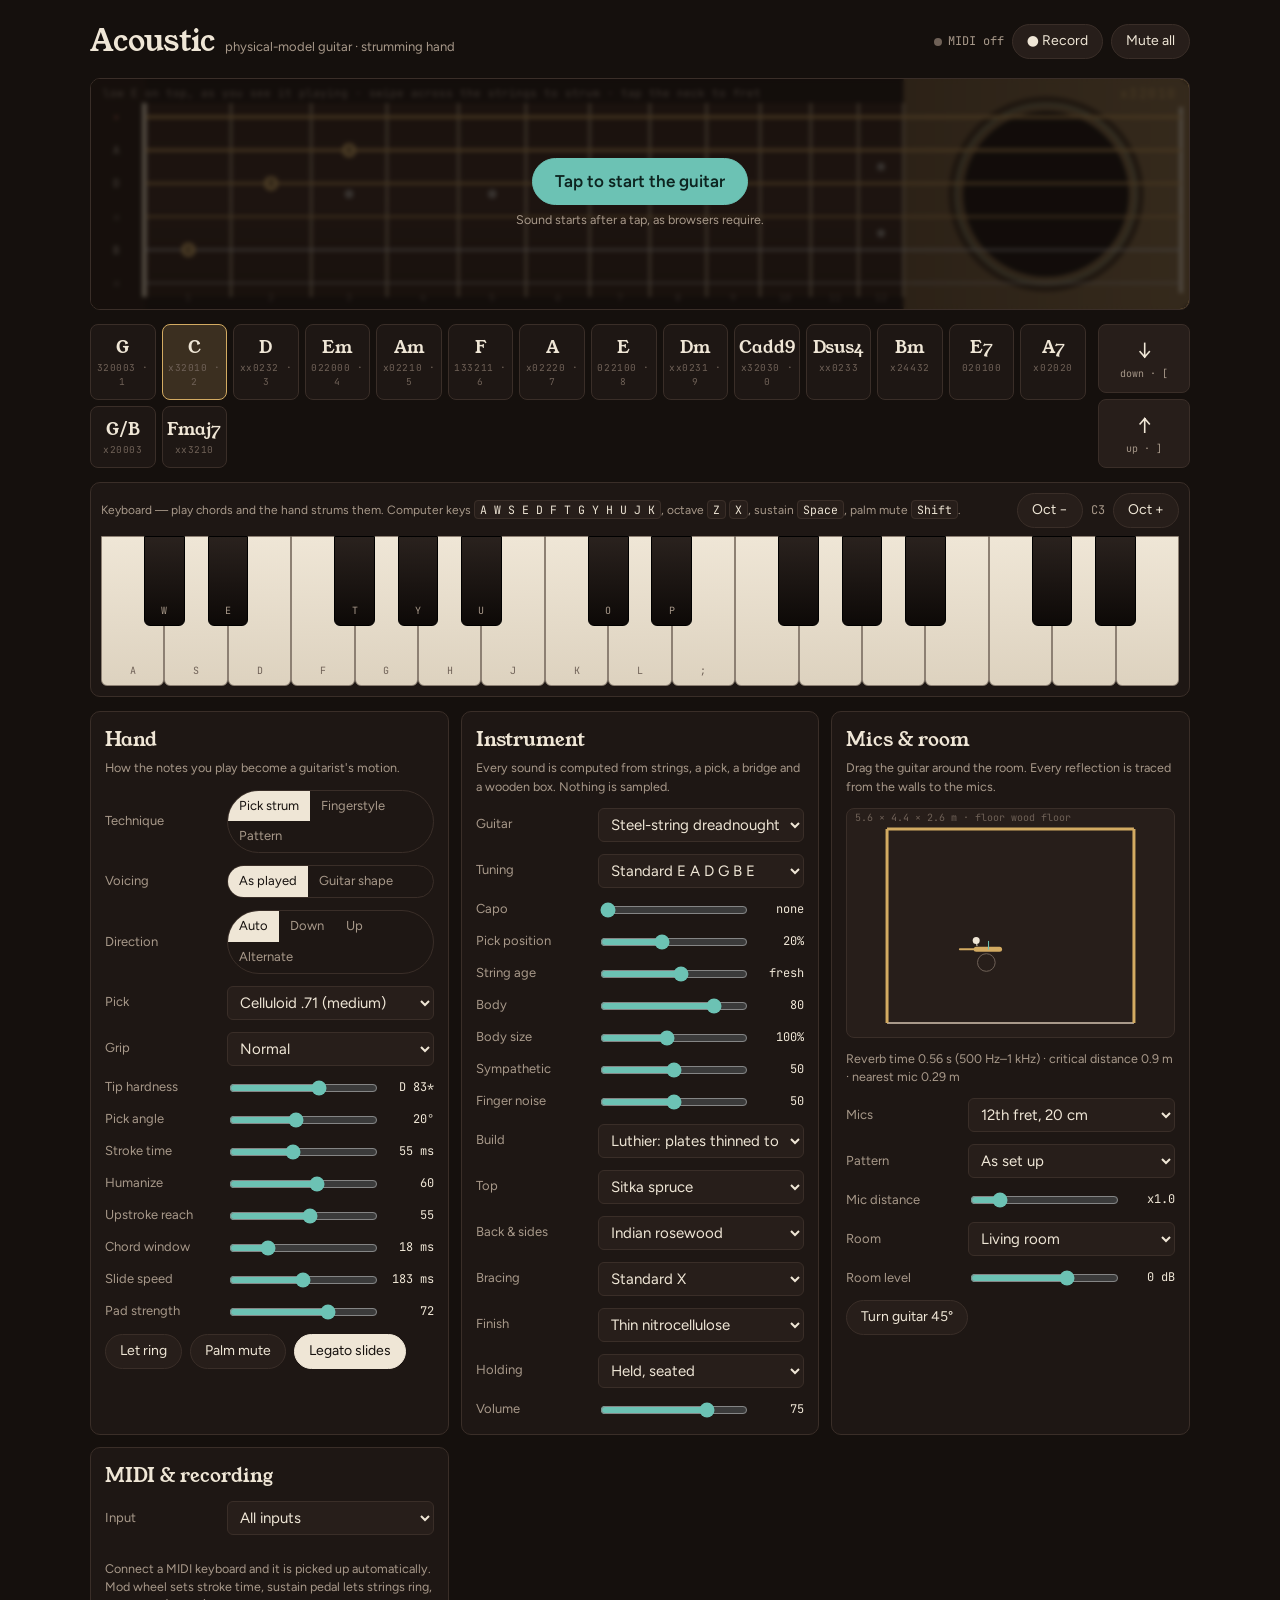
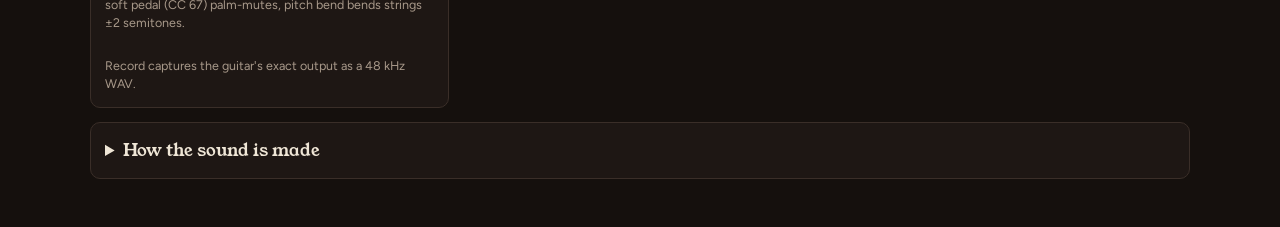
==== index.html @ 6f54b15b "Slide speed varies like a player's: distance, key force, tempo, natural spread, skewed velocity prof" ====
<!doctype html>
<html lang="en">
<head>
<meta charset="utf-8">
<meta name="viewport" content="width=device-width, initial-scale=1, viewport-fit=cover">
</head>
<body>
<title>Acoustic</title>
<meta name="claude:viewport-fit-sides" content="cover">
<meta name="description" content="A physically modelled acoustic guitar for the browser, with a strumming hand that plays your keyboard chords the way a guitarist would.">
<link rel="preconnect" href="https://fonts.googleapis.com">
<link rel="preconnect" href="https://fonts.gstatic.com" crossorigin>
<link rel="stylesheet" href="https://fonts.googleapis.com/css2?family=Figtree:wght@400;500;600&family=JetBrains+Mono:wght@400;500&family=Young+Serif&display=swap">
<style>/* Layout: one instrument column — neck view on top, playing surfaces (chords, strum, keys) under it,
   then a tray of controls grouped like a luthier's spec sheet. Single deliberate dark look (stage / rosewood). */
:root {
  --bg: #15100d;          /* rosewood shadow */
  --panel: #1e1714;
  --panel-2: #271e1a;
  --line: #3a2e28;
  --fg: #efe6d6;          /* bone */
  --muted: #a8998a;
  --faint: #6f6157;
  --accent: #6cc2b4;      /* abalone */
  --accent-ink: #0d2420;
  --brass: #d3ab62;       /* fret wire / bronze strings */
  --nickel: #c9ccd1;
  --danger: #e0765f;
  --font-display: "Young Serif", "Iowan Old Style", Georgia, serif;
  --font-body: "Figtree", "Segoe UI", system-ui, sans-serif;
  --font-mono: "JetBrains Mono", ui-monospace, "SF Mono", Menlo, monospace;
  --r: 10px;
  color-scheme: dark;
}
* { box-sizing: border-box; }
[hidden] { display: none !important; }
html, body { background: var(--bg); color: var(--fg); }
body {
  font-family: var(--font-body); font-size: 15px; line-height: 1.45;
  padding-left: max(16px, env(safe-area-inset-left, 0px));
  padding-right: max(16px, env(safe-area-inset-right, 0px));
  padding-block: 12px 40px;
  -webkit-tap-highlight-color: transparent;
}
.wrap { max-width: 1100px; margin: 0 auto; display: flex; flex-direction: column; gap: 14px; }

header.top { display: flex; align-items: center; justify-content: space-between; gap: 12px; flex-wrap: wrap; }
.brand { display: flex; align-items: baseline; gap: 10px; min-width: 0; }
.brand h1 { font-family: var(--font-display); font-weight: 400; font-size: 30px; margin: 0; letter-spacing: 0.01em; text-wrap: balance; }
.brand .sub { color: var(--muted); font-size: 13px; }
.top-actions { display: flex; gap: 8px; align-items: center; flex-wrap: wrap; }

button, select { font: inherit; color: inherit; }
.btn {
  background: var(--panel-2); border: 1px solid var(--line); color: var(--fg);
  padding: 8px 14px; border-radius: 999px; cursor: pointer; font-size: 14px; line-height: 1.2;
  touch-action: manipulation; user-select: none; -webkit-user-select: none;
}
.btn:hover { border-color: var(--faint); }
.btn:focus-visible, select:focus-visible, input:focus-visible, .key:focus-visible { outline: 2px solid var(--accent); outline-offset: 2px; }
.btn.primary { background: var(--accent); color: var(--accent-ink); border-color: var(--accent); font-weight: 600; }
.btn.rec[aria-pressed="true"] { background: var(--danger); border-color: var(--danger); color: #1b0d09; }
.btn[aria-pressed="true"] { background: var(--fg); color: var(--bg); border-color: var(--fg); }

.status { font-family: var(--font-mono); font-size: 12px; color: var(--muted); display: flex; gap: 6px; align-items: center; }
.dot { width: 8px; height: 8px; border-radius: 50%; background: var(--faint); display: inline-block; }
.dot.on { background: var(--accent); box-shadow: 0 0 8px var(--accent); }

/* neck */
.neck-card { position: relative; border-radius: var(--r); overflow: hidden; border: 1px solid var(--line); background: #100b09; }
#neck { display: block; width: 100%; height: 230px; touch-action: none; cursor: crosshair; }
.neck-legend { position: absolute; left: 12px; top: 7px; font-size: 11px; color: var(--muted); font-family: var(--font-mono); pointer-events: none; }
.neck-shape { position: absolute; right: 12px; top: 6px; font-family: var(--font-mono); font-size: 13px; color: var(--brass); pointer-events: none; letter-spacing: 0.12em; }

.start-overlay {
  position: absolute; inset: 0; display: flex; align-items: center; justify-content: center; flex-direction: column; gap: 6px;
  background: color-mix(in srgb, var(--bg) 72%, transparent); backdrop-filter: blur(2px);
}
.start-overlay .btn { font-size: 17px; padding: 12px 22px; }
.start-overlay small { color: var(--muted); }

/* play row */
.play { display: grid; grid-template-columns: 1fr auto; gap: 12px; align-items: stretch; }
.chords { display: grid; grid-template-columns: repeat(auto-fill, minmax(64px, 1fr)); gap: 6px; }
.chord {
  background: var(--panel); border: 1px solid var(--line); border-radius: 8px; padding: 10px 4px; text-align: center;
  font-family: var(--font-display); font-size: 17px; cursor: pointer; touch-action: none; user-select: none; -webkit-user-select: none;
}
.chord small { display: block; font-family: var(--font-mono); font-size: 9.5px; color: var(--faint); letter-spacing: 0.06em; margin-top: 2px; }
.chord.on { border-color: var(--brass); background: color-mix(in srgb, var(--brass) 16%, var(--panel)); }
.strum-pads { display: grid; grid-template-rows: 1fr 1fr; gap: 6px; min-width: 92px; }
.pad {
  background: var(--panel-2); border: 1px solid var(--line); border-radius: 8px; cursor: pointer; touch-action: none;
  display: flex; align-items: center; justify-content: center; flex-direction: column; font-size: 22px; user-select: none; -webkit-user-select: none; min-height: 58px;
}
.pad small { font-size: 10px; color: var(--muted); font-family: var(--font-mono); }
.pad:active, .pad.hit { background: var(--accent); color: var(--accent-ink); }

/* keyboard */
.keys-card { background: var(--panel); border: 1px solid var(--line); border-radius: var(--r); padding: 10px; display: flex; flex-direction: column; gap: 8px; }
.keys-head { display: flex; justify-content: space-between; align-items: center; gap: 8px; flex-wrap: wrap; }
.keys-head .lbl { font-size: 12px; color: var(--muted); }
.keys-scroll { overflow-x: auto; }
.keys { position: relative; height: 150px; min-width: 560px; touch-action: none; user-select: none; -webkit-user-select: none; }
.key { position: absolute; top: 0; border-radius: 0 0 6px 6px; cursor: pointer; }
.key.white { height: 100%; background: linear-gradient(#efe6d6, #ddd2bf); border: 1px solid #8d8073; }
.key.black { height: 60%; background: linear-gradient(#2a221e, #0d0907); border: 1px solid #000; z-index: 2; }
.key.down.white { background: linear-gradient(#bfe6de, var(--accent)); }
.key.down.black { background: linear-gradient(#2c6b62, #1a4d46); }
.key .kb { position: absolute; bottom: 6px; left: 0; right: 0; text-align: center; font-family: var(--font-mono); font-size: 10px; color: #6f6157; pointer-events: none; }
.key.black .kb { color: #a8998a; }

/* controls */
.tray { display: grid; grid-template-columns: repeat(auto-fit, minmax(300px, 1fr)); gap: 12px; }
.group { background: var(--panel); border: 1px solid var(--line); border-radius: var(--r); padding: 14px; display: flex; flex-direction: column; gap: 12px; min-width: 0; }
.group h2 { margin: 0; font-family: var(--font-display); font-weight: 400; font-size: 19px; }
.group .hint { font-size: 12.5px; color: var(--muted); margin: -6px 0 0; max-width: 60ch; }
.row { display: grid; grid-template-columns: 112px 1fr 48px; gap: 10px; align-items: center; }
.row label { font-size: 13px; color: var(--muted); }
.row output { font-family: var(--font-mono); font-size: 12px; text-align: right; color: var(--fg); font-variant-numeric: tabular-nums; }
.row.wide { grid-template-columns: 112px 1fr; }
input[type=range] { width: 100%; accent-color: var(--accent); }
select { background: var(--panel-2); border: 1px solid var(--line); border-radius: 6px; padding: 6px 8px; width: 100%; }
.seg { display: inline-flex; border: 1px solid var(--line); border-radius: 999px; overflow: hidden; flex-wrap: wrap; }
.seg button { background: transparent; border: 0; padding: 6px 11px; font-size: 13px; color: var(--muted); cursor: pointer; }
.seg button[aria-pressed="true"] { background: var(--fg); color: var(--bg); }
.toggles { display: flex; gap: 8px; flex-wrap: wrap; }

.note { font-size: 12.5px; color: var(--muted); }
.note code, .kbd { font-family: var(--font-mono); font-size: 11.5px; background: var(--panel-2); border: 1px solid var(--line); padding: 1px 5px; border-radius: 4px; color: var(--fg); }
.rec-out { display: flex; gap: 10px; align-items: center; flex-wrap: wrap; }
.rec-out audio { max-width: 100%; height: 34px; }
.rec-out a { color: var(--accent); }
#roomMap { width: 100%; height: 230px; display: block; border-radius: 8px; background: var(--panel-2); border: 1px solid var(--line); touch-action: none; cursor: grab; }
.space-group { grid-column: span 1; }
.sub-ctl { display: flex; flex-direction: column; gap: 12px; padding: 10px 0 2px 12px; border-left: 2px solid var(--line); }
.science { color: var(--muted); font-size: 13px; line-height: 1.6; }
.science p { margin: 0 0 8px; max-width: 72ch; }
.science b { color: var(--fg); font-weight: 600; }
details summary { cursor: pointer; font-family: var(--font-display); font-size: 17px; color: var(--fg); }

@media (max-width: 640px) {
  .neck-legend { display: none; }
  .brand h1 { font-size: 26px; }
  #neck { height: 200px; }
  .play { grid-template-columns: 1fr; }
  .strum-pads { grid-template-rows: none; grid-template-columns: 1fr 1fr; }
  .row { grid-template-columns: 96px 1fr 44px; }
  .row.wide { grid-template-columns: 96px 1fr; }
}
@media (prefers-reduced-motion: reduce) { * { transition: none !important; } }
</style>

<div class="wrap">
  <header class="top">
    <div class="brand">
      <h1>Acoustic</h1>
      <span class="sub">physical-model guitar · strumming hand</span>
    </div>
    <div class="top-actions">
      <span class="status" title="MIDI input"><span id="midiDot" class="dot"></span><span id="midiStatus">MIDI off</span></span>
      <button id="recBtn" class="btn rec" aria-pressed="false" type="button">● Record</button>
      <button id="panicBtn" class="btn" type="button" title="Silence every string">Mute all</button>
    </div>
  </header>

  <section class="neck-card" aria-label="Guitar neck">
    <canvas id="neck"></canvas>
    <div class="neck-shape" id="shapeText">x32010</div>
    <div class="neck-legend">low E on top, as you see it playing · swipe across the strings to strum · tap the neck to fret</div>
    <div class="start-overlay" id="startOverlay">
      <button class="btn primary" id="startBtn" type="button">Tap to start the guitar</button>
      <small>Sound starts after a tap, as browsers require.</small>
    </div>
  </section>

  <section class="play" aria-label="Chord pads and strum">
    <div class="chords" id="chords"></div>
    <div class="strum-pads">
      <div class="pad" id="padDown" role="button" tabindex="0" aria-label="Downstroke">↓<small>down · [</small></div>
      <div class="pad" id="padUp" role="button" tabindex="0" aria-label="Upstroke">↑<small>up · ]</small></div>
    </div>
  </section>

  <section class="keys-card" aria-label="Keyboard">
    <div class="keys-head">
      <span class="lbl">Keyboard — play chords and the hand strums them. Computer keys <span class="kbd">A W S E D F T G Y H U J K</span>, octave <span class="kbd">Z</span> <span class="kbd">X</span>, sustain <span class="kbd">Space</span>, palm mute <span class="kbd">Shift</span>.</span>
      <div class="toggles">
        <button class="btn" id="octDown" type="button">Oct −</button>
        <span class="status" id="octLabel">C3</span>
        <button class="btn" id="octUp" type="button">Oct +</button>
      </div>
    </div>
    <div class="keys-scroll"><div class="keys" id="keys"></div></div>
  </section>

  <section class="tray">
    <div class="group">
      <h2>Hand</h2>
      <p class="hint">How the notes you play become a guitarist's motion.</p>
      <div class="row wide"><label>Technique</label><div class="seg" data-opt="mode"><button data-v="pick">Pick strum</button><button data-v="finger">Fingerstyle</button><button data-v="pattern">Pattern</button></div></div>
      <div id="patternCtl" class="sub-ctl">
        <div class="row wide"><label for="handStyle">Style</label><select id="handStyle"></select></div>
        <div class="row"><label for="bpm">Tempo</label><input id="bpm" type="range" min="40" max="220" value="96"><output id="bpmOut">96</output></div>
        <div class="row"><label for="skill">Player skill</label><input id="skill" type="range" min="0" max="100" value="60"><output id="skillOut">60</output></div>
        <div class="row"><label for="brushes">Stray contacts</label><input id="brushes" type="range" min="0" max="200" value="100"><output id="brushesOut">100%</output></div>
        <p class="note">Hold a chord and the right hand plays the style. The tempo follows MIDI clock when one is sent. The sustain pedal keeps the pattern going after you let go.</p>
      </div>
      <div class="row wide"><label>Voicing</label><div class="seg" data-opt="voicing"><button data-v="played">As played</button><button data-v="guitarize">Guitar shape</button></div></div>
      <div class="row wide"><label>Direction</label><div class="seg" data-opt="direction"><button data-v="auto">Auto</button><button data-v="down">Down</button><button data-v="up">Up</button><button data-v="alternate">Alternate</button></div></div>
      <div class="row wide"><label for="pickType">Pick</label><select id="pickType"></select></div>
      <div class="row wide"><label for="grip">Grip</label><select id="grip"><option value="tight">Tight (little tip showing)</option><option value="normal">Normal</option><option value="loose">Loose (lots of tip)</option></select></div>
      <div class="row"><label for="pickHard">Tip hardness</label><input id="pickHard" type="range" min="0" max="100" value="60"><output id="pickHardOut">—</output></div>
      <div class="row"><label for="pickAngle">Pick angle</label><input id="pickAngle" type="range" min="0" max="45" step="1" value="20"><output id="pickAngleOut">20°</output></div>
      <div class="row"><label for="speed">Stroke time</label><input id="speed" type="range" min="15" max="110" step="1" value="55"><output id="speedOut">55 ms</output></div>
      <div class="row"><label for="humanize">Humanize</label><input id="humanize" type="range" min="0" max="100" value="60"><output id="humanizeOut">60</output></div>
      <div class="row"><label for="updepth">Upstroke reach</label><input id="updepth" type="range" min="0" max="100" value="55"><output id="updepthOut">55</output></div>
      <div class="row"><label for="gather">Chord window</label><input id="gather" type="range" min="5" max="60" value="18"><output id="gatherOut">18 ms</output></div>
      <div class="row"><label for="slidespeed">Slide speed</label><input id="slidespeed" type="range" min="0" max="100" value="50"><output id="slidespeedOut">—</output></div>
      <div class="row"><label for="keyvel">Pad strength</label><input id="keyvel" type="range" min="10" max="100" value="72"><output id="keyvelOut">72</output></div>
      <div class="toggles">
        <button class="btn" id="letRing" aria-pressed="false" type="button">Let ring</button>
        <button class="btn" id="palm" aria-pressed="false" type="button">Palm mute</button>
        <button class="btn" id="legato" aria-pressed="true" type="button" title="Overlapping single notes up to 7 semitones apart slide along the string">Legato slides</button>
      </div>
    </div>

    <div class="group">
      <h2>Instrument</h2>
      <p class="hint">Every sound is computed from strings, a pick, a bridge and a wooden box. Nothing is sampled.</p>
      <div class="row wide"><label for="preset">Guitar</label>
        <select id="preset"><option value="dreadnought">Steel-string dreadnought</option><option value="parlor">Steel-string parlor</option><option value="classical">Nylon classical</option></select></div>
      <div class="row wide"><label for="tuning">Tuning</label>
        <select id="tuning">
          <option value="40,45,50,55,59,64">Standard  E A D G B E</option>
          <option value="38,45,50,55,59,64">Drop D  D A D G B E</option>
          <option value="38,45,50,55,57,62">DADGAD</option>
          <option value="38,43,50,55,59,62">Open G  D G D G B D</option>
          <option value="40,47,52,56,59,64">Open E  E B E G# B E</option>
          <option value="39,44,49,54,58,63">Half step down</option>
        </select></div>
      <div class="row"><label for="capo">Capo</label><input id="capo" type="range" min="0" max="9" value="0"><output id="capoOut">none</output></div>
      <div class="row"><label for="pickpos">Pick position</label><input id="pickpos" type="range" min="6" max="40" value="20"><output id="pickposOut">20%</output></div>
      <div class="row"><label for="bright">String age</label><input id="bright" type="range" min="0" max="100" value="55"><output id="brightOut">fresh</output></div>
      <div class="row"><label for="body">Body</label><input id="body" type="range" min="0" max="100" value="80"><output id="bodyOut">80</output></div>
      <div class="row"><label for="bodysize">Body size</label><input id="bodysize" type="range" min="80" max="125" value="100"><output id="bodysizeOut">100%</output></div>
      <div class="row"><label for="symp">Sympathetic</label><input id="symp" type="range" min="0" max="100" value="50"><output id="sympOut">50</output></div>
      <div class="row"><label for="noise">Finger noise</label><input id="noise" type="range" min="0" max="100" value="50"><output id="noiseOut">50</output></div>
      <div class="row wide"><label for="buildStyle">Build</label>
        <select id="buildStyle"><option value="luthier">Luthier: plates thinned to equal stiffness</option><option value="factory">Factory: fixed plate thickness</option></select></div>
      <div class="row wide"><label for="topWood">Top</label><select id="topWood"></select></div>
      <div class="row wide"><label for="backWood">Back &amp; sides</label><select id="backWood"></select></div>
      <div class="row wide"><label for="bracing">Bracing</label>
        <select id="bracing"><option value="standard">Standard X</option><option value="scalloped">Scalloped X</option><option value="forward">Forward-shifted X</option></select></div>
      <div class="row wide"><label for="finish">Finish</label>
        <select id="finish"><option value="nitro">Thin nitrocellulose</option><option value="poly">Thick polyurethane</option><option value="none">Unfinished</option></select></div>
      <div class="row wide"><label for="hold">Holding</label><select id="hold"></select></div>
      <div class="row"><label for="vol">Volume</label><input id="vol" type="range" min="0" max="100" value="75"><output id="volOut">75</output></div>
    </div>

    <div class="group space-group">
      <h2>Mics &amp; room</h2>
      <p class="hint">Drag the guitar around the room. Every reflection is traced from the walls to the mics.</p>
      <canvas id="roomMap" aria-label="Room map: drag the guitar"></canvas>
      <div class="note" id="roomInfo">&nbsp;</div>
      <div class="row wide"><label for="micSetup">Mics</label><select id="micSetup"></select></div>
      <div class="row wide"><label for="micPattern">Pattern</label>
        <select id="micPattern"><option value="default">As set up</option><option value="omni">Omni</option><option value="cardioid">Cardioid</option><option value="supercardioid">Supercardioid</option><option value="fig8">Figure-8</option></select></div>
      <div class="row"><label for="micDist">Mic distance</label><input id="micDist" type="range" min="40" max="400" value="100"><output id="micDistOut">x1.0</output></div>
      <div class="row wide"><label for="roomSel">Room</label><select id="roomSel"></select></div>
      <div class="row"><label for="roomTrim">Room level</label><input id="roomTrim" type="range" min="-24" max="12" value="0"><output id="roomTrimOut">0 dB</output></div>
      <div class="toggles"><button class="btn" id="turnGuitar" type="button">Turn guitar 45°</button></div>
    </div>

    <div class="group">
      <h2>MIDI &amp; recording</h2>
      <div class="row wide"><label for="midiIn">Input</label><select id="midiIn"><option value="all">All inputs</option></select></div>
      <p class="note" id="midiNote">Connect a MIDI keyboard and it is picked up automatically. Mod wheel sets stroke time, sustain pedal lets strings ring, soft pedal (CC 67) palm-mutes, pitch bend bends strings ±2 semitones.</p>
      <div class="rec-out" id="recOut"><span class="note">Record captures the guitar's exact output as a 48 kHz WAV.</span></div>
    </div>
  </section>

  <section class="group science">
    <details>
      <summary>How the sound is made</summary>
      <p><b>Strings.</b> Each string is the sum of its own vibration modes, two per harmonic, one for each direction the string can swing. A mode's pitch includes the stretch from the string's bending stiffness; its decay comes from measured string losses (Woodhouse's model for bronze and nylon strings, with older strings losing more treble).</p>
      <p><b>Bridge.</b> The string's energy leaks into the guitar through the bridge, and how fast depends on how easily the bridge moves at that exact frequency. A harmonic that lands on a body resonance drains in a fraction of a second; one that lands between resonances rings for many seconds. The bridge also pulls each harmonic's pitch slightly and moves differently along and across the top, so the two swing directions split by a fraction of a hertz to a few hertz and beat. That is why every harmonic decays at its own rate, fades, comes back, and crosses its neighbors, which is most of what makes a real note sound alive.</p>
      <p><b>Body.</b> The same body drives the sound: an air resonance near 100 Hz, the top plate pair near 195 and 205 Hz, dipole modes that radiate less, then hundreds of denser modes spaced about 38 Hz apart up to 9 kHz, each moving the bridge at its own angle (Woodhouse's statistical model, scaled to measured guitar admittance, about −45 dB re 1 m/Ns). Two mic positions hear the modes with different weights.</p>
      <p><b>Pick.</b> The pick pushes the string sideways, scrapes along it for a few milliseconds, then slips off. The pluck point carves notches into the harmonic series, the pick width and slip time set the brightness, and the push direction sets the balance of the two swing directions. While loaded, the string presses the bridge sideways; that force vanishes at release, kicking the body's air and top modes — the soft thump under every note. Hard plucks briefly raise string tension, so notes start a few cents sharp, and they excite the string's lengthwise resonances (around 1.4 kHz on the low E), part of a steel string's metallic edge.</p>
      <p><b>Wood.</b> Each species enters as measured density, stiffness along and across the grain, and internal damping. What that does to the sound depends on how the guitar is built: a luthier thins each plate to the same stiffness, so a lighter wood mostly makes the top lighter; a factory keeps thickness fixed, so stiffness and mass both change. Every body mode is shifted by its share of top and back motion. The effects are real but small, as blind tests of tonewoods have found: a few percent in mode frequency, one to three decibels in level.</p>
      <p><b>The player.</b> Held against the torso, the back can't ring freely: back-plate modes lose about half their Q, the air and top resonances about a quarter, and the player's body absorbs what the back radiates. On a stand, the back sings.</p>
      <p><b>Microphones.</b> The guitar radiates from several places at once: the soundhole, the bridge, the two halves of the lower bout, below the bridge, the upper bout and the back. Each body mode drives them in its own pattern (the air mode through the soundhole, dipole modes with halves in opposite phase). Each mic hears every region at its true distance and angle, through its polar pattern, with the bass boost directional mics get up close, and with regions on the far side of the body heard only by diffraction.</p>
      <p><b>Measured directivity.</b> Close up, that geometry decides the sound. From a metre or more away, what you hear is set by how the whole instrument, and the person holding it, beams sound. That pattern comes from a real guitar played by a musician in an anechoic chamber, recorded from 32 directions at 2 m (Ackermann et al., TU Berlin). The synth was measured the same way and compared. The fix-ups it needed: the player's body takes about 6 dB off everything behind them from 250 Hz up, and the back of a real guitar is brighter than a simple shadow model. Distant mics, and every reflection that leaves the guitar into the room, now follow the measured pattern; close mics keep the geometry. Try “Behind the player”.</p>
      <p><b>The pick.</b> A pick is a little cantilever. For every pluck the synth works out where the string slips off its tip, from the pick's stiffness, its friction against the string, your attack angle and grip. That gives how far the string was pushed (loudness), which way (a flexing pick pushes it more into the top), and how fast it let go (brightness). Tip hardness is Hertz contact: a rubber or felt tip dents where it presses the string, so it touches more of it and lets go gently.</p>
      <p><b>The plucking hand.</b> In Pattern mode the hand plays the style the way a guitarist's fingers would. The thumb keeps the bass and the fingers their home strings. Timing has a slow drift of the whole hand plus a little scatter per note, matched to hexaphonic measurements of guitarists. Plucked chords spread over 10–25 ms in each player's habitual order. The ring finger is weakest and slightly late. Rest strokes land on the next string and damp it, and a careless follow-through sometimes grazes a neighbour. Rasgueado fans four nail sweeps over about 0.3 s. Lower the skill to hear a beginner.</p>
      <p><b>The fretting hand.</b> The squeak of fingers on wound strings comes from the hand's movement, not from a sample. A fingertip sliding along a wound string catches on each wrap of the winding, so the squeak's pitch is the sliding speed divided by the winding pitch. That friction pushes along the string, through the bridge, into the body. The hand moves the way arms do (fast in the middle, slow at the ends), so a squeak rises and falls in pitch. Fingers drag as they leave a chord and the guide finger slides into the next one. Hold a note and press another a few frets away: the finger glides there, the pitch stepping fret by fret.</p>
      <p><b>The room.</b> Reflections are traced by the image-source method: each wall bounce is attenuated per octave by its material, per ray by the direction it left the guitar (the measured pattern of a guitar in a player's arms) and by the direction it reaches the mic. A late tail follows, decaying per octave at the Eyring rate for the room's volume and surfaces, at the energy level room acoustics predicts, so moving the mics away naturally trades direct sound for room sound.</p>
      <p><b>Calibration.</b> Decay per harmonic, inharmonicity, brightness over time, beating depth, and strum timing and brightness were measured from recordings of real steel-string guitars, single notes and labeled down and up strums, and the model was checked against them.</p>
      <p><b>Hand.</b> Notes that arrive together become a chord, placed on the neck with a fingering search (span, barres, open strings, voice leading). A downstroke crosses the strings in about 35–55 ms, as measured strums do; upstrokes are quicker, catch mostly the treble strings, and come out slightly brighter. Direction follows a pendulum: the hand swings every subdivision, so the gap since your last chord decides down or up.</p>
    </details>
  </section>
</div>

<script id="dsp-src">// Acoustic — the space around the guitar: where it sits, how it is held, the microphones, and the room.
//
// The guitar radiates from several regions (soundhole, bridge, lower bout bass/treble, tail, upper bout, back).
// For the DIRECT sound, every region reaches every mic at its own distance and angle: the worklet applies the
// per-region delays and gains computed here (spherical spreading, mic polar pattern, the proximity effect of
// pressure-gradient mics, shadowing by the body and by the player's head).
// For the ROOM, an image-source model traces wall reflections with per-band absorption, source directivity in the
// direction each ray leaves the guitar and mic directivity in the direction it arrives; a statistical late tail
// follows the Eyring decay of each band, at the energy level room acoustics predicts (energy arrival rate 4 pi c / V
// relative to a direct sound of amplitude 1/d). Both are baked into impulse responses for ConvolverNodes, one per
// source side (top / back), so the guitar's front and back radiate into the room separately.

(function (root) {
'use strict';
const C = 343;               // speed of sound, m/s
const BANDS = [125, 250, 500, 1000, 2000, 4000, 8000];

// ---------------- materials: absorption per octave band 125..8k (8k extrapolated where not tabulated) ----------------
const MATERIALS = {
  concrete:   { name: 'Painted concrete', a: [0.01, 0.01, 0.01, 0.02, 0.02, 0.02, 0.03] },
  brick:      { name: 'Brick', a: [0.03, 0.03, 0.03, 0.04, 0.05, 0.07, 0.08] },
  stone:      { name: 'Stone', a: [0.02, 0.02, 0.03, 0.04, 0.05, 0.05, 0.06] },
  plaster:    { name: 'Plaster / drywall', a: [0.29, 0.10, 0.05, 0.04, 0.07, 0.09, 0.10] },
  woodFloor:  { name: 'Wood floor', a: [0.15, 0.11, 0.10, 0.07, 0.06, 0.07, 0.07] },
  woodPanel:  { name: 'Wood paneling', a: [0.30, 0.25, 0.20, 0.17, 0.15, 0.10, 0.09] },
  plasterHard:{ name: 'Plaster on masonry', a: [0.013, 0.015, 0.02, 0.03, 0.04, 0.05, 0.06] },
  pews:       { name: 'Wooden pews', a: [0.10, 0.12, 0.14, 0.16, 0.17, 0.17, 0.17] },
  carpet:     { name: 'Carpet on concrete', a: [0.02, 0.06, 0.14, 0.37, 0.60, 0.65, 0.66] },
  carpetPad:  { name: 'Carpet on pad', a: [0.08, 0.24, 0.57, 0.69, 0.71, 0.73, 0.74] },
  curtain:    { name: 'Heavy curtains', a: [0.14, 0.35, 0.55, 0.72, 0.70, 0.65, 0.62] },
  glass:      { name: 'Window glass', a: [0.35, 0.25, 0.18, 0.12, 0.07, 0.04, 0.03] },
  tile:       { name: 'Ceramic tile', a: [0.01, 0.01, 0.01, 0.02, 0.02, 0.02, 0.03] },
  foam:       { name: 'Acoustic foam', a: [0.08, 0.25, 0.60, 0.90, 0.95, 0.98, 0.98] },
  wool:       { name: 'Mineral wool panels', a: [0.45, 0.95, 1.0, 1.0, 1.0, 1.0, 1.0] },
  sofa:       { name: 'Upholstered furniture', a: [0.70, 0.76, 0.81, 0.84, 0.84, 0.81, 0.78] },
  audience:   { name: 'Seated audience', a: [0.60, 0.74, 0.88, 0.96, 0.93, 0.85, 0.80] },
  books:      { name: 'Bookshelves', a: [0.30, 0.40, 0.40, 0.30, 0.30, 0.30, 0.30] },
  grass:      { name: 'Grass', a: [0.10, 0.25, 0.45, 0.60, 0.70, 0.75, 0.78] },
  open:       { name: 'Open air', a: [1, 1, 1, 1, 1, 1, 1] }
};
// air absorption, energy attenuation coefficient m (1/m) at 20 C, 50% RH (ISO 9613-1)
const AIR_M = [0.0001, 0.0003, 0.00063, 0.00107, 0.00227, 0.0065, 0.020]; // effective full-octave (Wenmaekers 2014)

// surfaces: floor, ceiling, x0 (left), x1 (right), y0 (front, behind the mics), y1 (back, behind the player)
const ROOMS = {
  booth:    { name: 'Vocal booth', dims: [2.0, 1.6, 2.3], walls: { floor: 'carpet', ceiling: 'plaster', x0: 'foam', x1: 'woodPanel', y0: 'foam', y1: 'woodPanel' }, extra: [], scatter: 0.4 },
  living:   { name: 'Living room', dims: [5.6, 4.4, 2.6], walls: { floor: 'woodFloor', ceiling: 'plaster', x0: 'plaster', x1: 'glass', y0: 'plaster', y1: 'books' },
              extra: [{ mat: 'carpet', area: 6, on: 'floor' }, { mat: 'sofa', area: 3, on: 'floor' }, { mat: 'curtain', area: 5, on: 'x1' }], scatter: 0.35 },
  bedroom:  { name: 'Bedroom', dims: [4.0, 3.6, 2.5], walls: { floor: 'carpetPad', ceiling: 'plaster', x0: 'plaster', x1: 'plaster', y0: 'plaster', y1: 'glass' },
              extra: [{ mat: 'sofa', area: 3.5, on: 'floor' }, { mat: 'curtain', area: 3, on: 'y1' }], scatter: 0.35 },
  bathroom: { name: 'Tiled bathroom', dims: [2.6, 2.2, 2.4], walls: { floor: 'tile', ceiling: 'plaster', x0: 'tile', x1: 'tile', y0: 'tile', y1: 'glass' },
              extra: [{ mat: 'curtain', area: 1.2, on: 'x1' }], scatter: 0.15 },
  studio:   { name: 'Studio live room', dims: [8.0, 6.0, 3.4], walls: { floor: 'woodFloor', ceiling: 'woodPanel', x0: 'woodPanel', x1: 'plaster', y0: 'curtain', y1: 'woodPanel' },
              extra: [{ mat: 'wool', area: 4, on: 'ceiling' }], scatter: 0.5 },
  recital:  { name: 'Wooden recital hall', dims: [24, 15, 9], walls: { floor: 'woodFloor', ceiling: 'plasterHard', x0: 'woodPanel', x1: 'woodPanel', y0: 'plasterHard', y1: 'woodPanel' },
              extra: [{ mat: 'audience', area: 230, on: 'floor' }], scatter: 0.5 },
  hall:     { name: 'Concert hall (Boston-like)', dims: [38, 23, 18.6], walls: { floor: 'woodFloor', ceiling: 'plasterHard', x0: 'plasterHard', x1: 'plasterHard', y0: 'woodPanel', y1: 'plasterHard' },
              extra: [{ mat: 'audience', area: 760, on: 'floor' }, { mat: 'audience', area: 160, on: 'x0' }, { mat: 'audience', area: 160, on: 'x1' }], scatter: 0.6 },
  church:   { name: 'Stone church', dims: [42, 16, 18], walls: { floor: 'stone', ceiling: 'stone', x0: 'stone', x1: 'glass', y0: 'stone', y1: 'stone' },
              extra: [{ mat: 'pews', area: 500, on: 'floor' }, { mat: 'audience', area: 110, on: 'floor' }, { mat: 'woodPanel', area: 150, on: 'y1' }], scatter: 0.45 },
  outdoors: { name: 'Outdoors on grass', dims: [200, 200, 200], walls: { floor: 'grass', ceiling: 'open', x0: 'open', x1: 'open', y0: 'open', y1: 'open' }, extra: [], scatter: 0.2, open: true }
};

// ---------------- microphones ----------------
// pattern: p(theta) = A + B cos(theta); B > 0 parts are pressure-gradient (proximity effect near the source)
const PATTERNS = {
  omni: { name: 'Omni', A: 1, B: 0, diffuse: 1 },
  cardioid: { name: 'Cardioid', A: 0.5, B: 0.5, diffuse: 1 / 3 },
  supercardioid: { name: 'Supercardioid', A: 0.37, B: 0.63, diffuse: 0.27 },
  fig8: { name: 'Figure-8', A: 0, B: 1, diffuse: 1 / 3 }
};

// Guitar-local coordinates (metres): origin at the saddle on the top, x toward the neck along the strings,
// y across the top toward the bass side, z out of the top (toward a listener in front).
// Radiation regions: points with an outward normal and an area. The 12th fret sits at x = scale/2.
const REGIONS = [
  { id: 'hole',   name: 'Soundhole',          p: [0.17, 0.0, 0.0],   n: [0, 0, 1] },
  { id: 'bridge', name: 'Bridge',             p: [0.0, 0.0, 0.0],    n: [0, 0, 1] },
  { id: 'bass',   name: 'Lower bout, bass',   p: [-0.04, 0.12, 0.0], n: [0, 0, 1] },
  { id: 'treb',   name: 'Lower bout, treble', p: [-0.04, -0.12, 0.0], n: [0, 0, 1] },
  { id: 'tail',   name: 'Below the bridge',   p: [-0.13, 0.0, 0.0],  n: [0, 0, 1] },
  { id: 'upper',  name: 'Upper bout',         p: [0.28, 0.0, 0.0],   n: [0, 0, 1] },
  { id: 'back',   name: 'Back',               p: [0.04, 0.0, -0.11], n: [0, 0, -1] }
];

// Mic setups in guitar-local coordinates (aim points too). 'ears' = the player's own head.
const MIC_SETUPS = {
  hole15:   { name: 'Soundhole, 15 cm', mics: [{ p: [0.17, 0.02, 0.15], aim: [0.17, 0, 0], pattern: 'cardioid' }] },
  fret12:   { name: '12th fret, 20 cm', mics: [{ p: [0.33, 0.02, 0.20], aim: [0.30, 0, 0], pattern: 'cardioid' }] },
  bout:     { name: 'Lower bout, 25 cm', mics: [{ p: [-0.07, 0.12, 0.25], aim: [-0.04, 0.08, 0], pattern: 'cardioid' }] },
  spaced:   { name: 'Spaced pair: 12th fret + lower bout', mics: [{ p: [0.33, 0.04, 0.22], aim: [0.30, 0, 0], pattern: 'cardioid' }, { p: [-0.08, 0.10, 0.28], aim: [-0.04, 0.06, 0], pattern: 'cardioid' }] },
  xy40:     { name: 'XY pair, 40 cm', mics: 'xy', center: [0.20, 0.0, 0.40], aim: [0.17, 0, 0], pattern: 'cardioid', spread: 45 },
  room2m:   { name: 'Room pair, 2 m', mics: [{ p: [0.10, -0.4, 2.0], aim: [0.1, 0, 0], pattern: 'omni' }, { p: [0.10, 0.4, 2.0], aim: [0.1, 0, 0], pattern: 'omni' }] },
  ears:     { name: "Player's ears", mics: 'ears', head: [0.12, 0.40, 0.06] },
  behind:   { name: 'Behind the player, 1.3 m', mics: [{ p: [0.25, -0.15, -1.3], aim: [0.1, 0, -0.05], pattern: 'omni' }, { p: [-0.05, 0.15, -1.3], aim: [0.1, 0, -0.05], pattern: 'omni' }] }
};

// ---------------- small vector helpers ----------------
const sub = (a, b) => [a[0] - b[0], a[1] - b[1], a[2] - b[2]];
const add = (a, b) => [a[0] + b[0], a[1] + b[1], a[2] + b[2]];
const scl = (a, s) => [a[0] * s, a[1] * s, a[2] * s];
const dot = (a, b) => a[0] * b[0] + a[1] * b[1] + a[2] * b[2];
const len = (a) => Math.sqrt(dot(a, a));
const nrm = (a) => { const l = len(a) || 1; return [a[0] / l, a[1] / l, a[2] / l]; };

// ---------------- placement: guitar-local <-> room ----------------
// The guitar faces +Y of the room (its top normal points toward the room's front wall y0 = 0? no: toward -Y),
// its neck points toward -X (player's left for a right-handed player facing -Y), bass side up (+Z).
function placement(scene) {
  const g = scene.guitar; // { pos: [x,y,z] room coords of the saddle point, yaw: radians }
  const cy = Math.cos(g.yaw || 0), sy = Math.sin(g.yaw || 0);
  // local axes in room coords
  const ex = [-cy, sy, 0];          // toward the neck
  const ez = [-sy, -cy, 0];          // out of the top: faces the -Y side of the room
  const ey = [0, 0, 1];              // bass side up
  const toRoom = (p) => add(g.pos, add(add(scl(ex, p[0]), scl(ey, p[1])), scl(ez, p[2])));
  const dirToRoom = (d) => add(add(scl(ex, d[0]), scl(ey, d[1])), scl(ez, d[2]));
  const toLocalDir = (d) => [dot(d, ex), dot(d, ey), dot(d, ez)];
  return { ex, ey, ez, toRoom, dirToRoom, toLocalDir };
}

// Expand a mic setup into concrete mics in guitar-local coords: [{p, axis, pattern, ear?}]
function expandMics(setup, scale) {
  const s = typeof setup === 'string' ? MIC_SETUPS[setup] : setup;
  if (s.mics === 'xy') {
    const c = s.center, ax = nrm(sub(s.aim, c)), half = (s.spread || 45) * Math.PI / 180;
    // rotate the aim around the guitar's y axis (vertical in the room when held) by +-half
    const rot = (v, a) => [v[0] * Math.cos(a) + v[2] * Math.sin(a), v[1], -v[0] * Math.sin(a) + v[2] * Math.cos(a)];
    return [{ p: c, axis: rot(ax, half), pattern: s.pattern }, { p: c, axis: rot(ax, -half), pattern: s.pattern }];
  }
  if (s.mics === 'ears') {
    // head above the bass edge of the upper bout; ears 17.5 cm apart along the neck direction
    const h = s.head;
    return [
      { p: [h[0] + 0.0875, h[1], h[2]], axis: [1, 0, 0], pattern: 'omni', ear: 'L', head: h },
      { p: [h[0] - 0.0875, h[1], h[2]], axis: [-1, 0, 0], pattern: 'omni', ear: 'R', head: h }
    ];
  }
  return s.mics.map(m => ({ p: m.p, axis: nrm(sub(m.aim, m.p)), pattern: m.pattern }));
}

// A concrete setup from a preset with an optional pattern override and distance scaling (mics move along their
// line to the aim point; the player's head does not move).
function scaledSetup(key, dist, pattern) {
  const s = MIC_SETUPS[key] || MIC_SETUPS.fret12;
  if (s.mics === 'ears') return s;
  const d = dist || 1;
  const pat = (m) => (pattern && pattern !== 'default') ? pattern : m;
  if (s.mics === 'xy') {
    const c = add(s.aim, scl(sub(s.center, s.aim), d));
    return Object.assign({}, s, { center: c, pattern: pat(s.pattern) });
  }
  return { name: s.name, mics: s.mics.map(m => ({ p: add(m.aim, scl(sub(m.p, m.aim), d)), aim: m.aim, pattern: pat(m.pattern) })) };
}

// ---------------- measured directivity of a guitar held by a player ----------------
// Ackermann, Brinkmann, Zotter, Kob & Weinzierl (2024), "A database with directivities of musical instruments", JAES;
// data doi 10.14279/depositonce-5861.3 (CC BY-NC-SA 4.0): a classical guitar played seated in an anechoic chamber,
// 32 directions at 2.06 m. MEAS: octave-band level per direction (guitar-local unit vectors), power average over the
// sphere = 0 dB. CORR: measured minus this synth's own pattern rendered the same way (test/directivity.js), applied to
// distant mics. BACKFEED: power of the engine's back-side room feed relative to its top-side feed, per octave.
// Regenerate with: python3 -I proto/directivity.py <sofa> data/guitar_directivity_measured.json;
//                  node test/directivity.js classical seated --write
// <directivity-data>
const DIR = {"dirs":[[0.7411,0.5118,0.4345],[0.6181,-0.1006,0.7796],[0.704,-0.6361,0.3159],[-0.0629,-0.1005,0.9929],[0.0761,-0.9671,0.2426],[-0.3979,-0.6361,0.661],[0.968,-0.0565,0.2445],[0.2358,-0.6143,0.753],[0.9029,0.3547,-0.2426],[0.88,-0.3547,-0.3159],[0.3609,-0.5118,-0.7796],[-0.136,-0.8903,-0.4345],[0.529,0.8457,-0.0698],[0.6556,0.0567,-0.753],[0.4743,-0.8457,-0.2445],[-0.529,-0.8457,0.0698],[0.3979,0.6361,-0.661],[-0.0761,0.9671,-0.2426],[0.0629,0.1005,-0.9929],[-0.704,0.6361,-0.3159],[-0.6181,0.1006,-0.7796],[-0.7411,-0.5118,-0.4345],[-0.2358,0.6143,-0.753],[-0.2697,-0.4312,-0.861],[0.136,0.8903,0.4345],[-0.3609,0.5118,0.7796],[-0.88,0.3547,0.3159],[-0.9029,-0.3547,0.2426],[0.2697,0.4312,0.861],[-0.4743,0.8457,0.2445],[-0.968,0.0565,-0.2445],[-0.6556,-0.0567,0.753]],"db":[[0.17,-0.65,1.17,1.59,2.36,2.14,2.48],[1.16,1.54,1.49,2.15,2.37,2,-0.5],[0.14,-0.56,-0.59,-1.75,-1.77,-0.33,3.54],[2.21,4.24,4.39,4.53,2.46,2.24,-0.21],[-0.44,0.03,0.67,-2.22,-0.97,-3.37,-5.62],[0.93,2.38,2.57,5.43,3.22,4.19,-0.13],[1.2,-0.87,1.65,0.99,2.73,5.36,6.05],[1.1,1.89,0.31,1.28,3.34,1.3,2.29],[-1.31,-4.38,-2.4,-4.9,-1.85,-0.8,1.55],[-0.55,-3.39,-0.43,-2.85,-2.73,-1.61,-4.7],[-1.9,-4.45,-4.9,-6.45,-5.36,-4.03,-7.86],[-1.52,-3.61,-3.62,-7.89,-1.66,-6.74,-3.99],[-1.06,-2.36,-1.89,-1.2,-2.41,-3.48,-3.65],[-2.73,-6.17,-5.35,-8.11,-4.8,-7.19,-3.97],[-1.06,-2.16,-1.32,-2.96,-4.07,-3.17,-5.82],[-1.04,-1.36,-3.29,-1.6,-2.1,-0.21,-2.64],[-0.64,-3.6,-3.14,-5.05,-5.94,-7.93,-8.53],[-0.06,-0.69,-1.4,-2.25,-1.41,-4.92,-2.67],[-1.41,-3.48,-6.06,-6.63,-5.35,-9.18,-11.28],[-0.37,-0.74,-2.06,-0.42,-1.02,-3.02,-4.72],[1.82,-1.81,-5.1,-4,-4.18,-5.21,-5.04],[0.53,-3.96,-2.37,-4.5,-3.17,-3.19,-2.75],[-1.7,-3.94,-4.18,-5.58,-4.01,-5.98,-7.49],[-1.8,-5.09,-9.38,-7,-9.94,-10.93,-10.68],[1.3,2.47,3.21,2.37,2.76,0.26,2.39],[1.54,4.13,3.86,4.26,1.45,2.93,1.14],[-0.64,1.56,-0.64,2.02,1.58,3.23,7.43],[-0.83,0.53,-0.61,-2.17,-0.02,-3.08,-3.15],[0.07,1.72,3.04,0.98,1.03,0.42,-2.24],[0.02,1.73,1.09,1.62,-0.16,3.89,0.25],[0.57,-0.26,-1.68,-2.43,-1.03,-1.43,-4],[0.81,3.14,3.03,3.35,4.75,3.2,2.68]],"corr":[[0.06,-0.66,-0.66,-0.02,-0.12,0.97,-0.95],[0.86,1.06,-0.64,-1.74,-0.2,-1.34,-2.28],[0.16,-0.61,-1.34,-4.79,-4.29,-2.51,0.75],[1.55,3.02,2.26,2.28,-0.07,-1.18,-3.76],[-0.26,-0.16,1.99,-2.14,-2.41,-5.5,-8.51],[0.23,1.03,1.22,4.04,-0.03,0.46,-3.63],[1.25,-0.46,0.46,-1.29,1.75,4.07,4.81],[0.81,1.11,-0.68,0.55,-0.32,-1.29,-0.72],[-0.64,-2.82,-0.43,-0.55,5.76,8.33,12.77],[0.09,-1.97,1.55,1.04,3.74,8.77,6.7],[-1.15,-3.33,-2.37,-0.15,1.45,4.66,4.02],[-0.8,-2.71,0.25,-2.5,5.15,1.87,7.93],[-0.3,-0.91,0.49,4.3,2.17,0.73,1.6],[-2.05,-4.86,-3.62,-3.24,2.7,1.15,8.52],[-0.22,-0.87,2.27,3.26,3.38,7.5,6.26],[-1.04,-1.57,-1.48,2.08,-0.62,0.46,-1.05],[0.15,-2.18,-0.47,0.45,2.2,1.24,3.92],[0.68,0.61,1.91,1.72,5.03,3.28,8.65],[-0.78,-2.57,-3.87,-1.66,2.08,-1.44,0.02],[-0.25,-0.26,-0.28,5.15,5.23,5.48,6.6],[2,-1.47,-3.31,0.2,3.12,4.25,6.7],[0.61,-3.78,0,0.06,3.75,4.5,8.7],[-1.13,-3.01,-1.56,-0.83,3.51,2.82,4.49],[-1.29,-4.46,-6.78,-2.67,-2.51,-2.49,1.38],[1.19,2.23,2.5,-0.33,-0.73,-3.19,-0.1],[0.77,2.95,1.7,3.32,-1.2,-0.08,-3.3],[-1.89,-0.07,-3.69,-0.33,-1.28,-0.33,5.16],[-1.89,-0.97,-2.7,-4.06,-0.85,-5.32,-5.02],[-0.3,1.07,1.28,-1.23,-1.18,-1.68,-4.68],[-0.35,1.25,0.19,1.66,-2.29,2.9,-1.96],[0.25,-0.38,-0.47,1.05,5.97,8.83,7.84],[-0.34,1.42,0.09,-0.03,1.89,0.19,-0.93]],"backFeed":[0.00904,0.0629,0.209,0.174,0.283,0.282,0.123]};
// </directivity-data>

// smooth interpolation over the 32 measured directions (von Mises-Fisher kernel), in dB. The measured pattern uses a
// ~25 deg kernel; the correction a ~45 deg one, so it fixes broad trends and leaves each body's own fine lobes.
const KAPPA_CORR = 4;
function dirInterp(table, u, kappa) {
  const KAPPA = kappa || 12;
  const l = len(u) || 1, x = u[0] / l, y = u[1] / l, z = u[2] / l;
  const out = [0, 0, 0, 0, 0, 0, 0]; let ws = 0;
  for (let j = 0; j < DIR.dirs.length; j++) {
    const d = DIR.dirs[j], w = Math.exp(KAPPA * (x * d[0] + y * d[1] + z * d[2] - 1));
    ws += w; const t = table[j]; for (let b = 0; b < 7; b++) out[b] += w * t[b];
  }
  for (let b = 0; b < 7; b++) out[b] /= ws;
  return out;
}
// The measurement includes the player's body. With the guitar on a stand, directions behind the top (toward where the
// player would be) fall back to the synth's own pattern.
function playerWeight(u, held) { return held ? 1 : Math.min(1, Math.max(0, (u[2] / (len(u) || 1) + 0.25) / 0.5)); }

// ---------------- guitar source directivity (for room reflections) ----------------
// Model shape: the top side is omnidirectional at low frequency and beams forward as frequency rises; the back side is
// the mirror image. The total in each direction is then set to the measured balloon, keeping the model's split
// between the two feeds (so rays leaving backward still carry the back plate's sound) and its total radiated power.
const BEAM = [0.0, 0.1, 0.35, 0.8, 1.3, 1.8, 2.3];
function beamGain(side, u, band) {
  const facing = side === 'front' ? u[2] : -u[2];
  return Math.max(0, Math.pow((1 + facing) / 2 + 0.02, BEAM[band]));
}
const FIB = (() => { const n = 400, p = []; for (let i = 0; i < n; i++) { const z = 1 - 2 * (i + 0.5) / n, r = Math.sqrt(1 - z * z), t = Math.PI * (1 + Math.sqrt(5)) * i; p.push([r * Math.cos(t), r * Math.sin(t), z]); } return p; })();
const srcCache = {};
function srcNorm(held, band) {
  const key = (held ? 'h' : 's') + band;
  if (srcCache[key]) return srcCache[key];
  const rho = DIR ? DIR.backFeed[band] : 1;
  let mAvg = 0; for (const u of FIB) mAvg += beamGain('front', u, band) ** 2 + rho * beamGain('back', u, band) ** 2;
  mAvg /= FIB.length;
  // power-preserving scale for the measured-shape gains
  let p = 0; for (const u of FIB) { const t = shapeFactor(u, band, held, mAvg, rho); p += t * t * (beamGain('front', u, band) ** 2 + rho * beamGain('back', u, band) ** 2); }
  p /= FIB.length;
  return (srcCache[key] = { mAvg, rho, k: Math.sqrt(mAvg / p) });
}
function shapeFactor(u, band, held, mAvg, rho) {
  const M = beamGain('front', u, band) ** 2 + rho * beamGain('back', u, band) ** 2;
  const modelDb = 10 * Math.log10(Math.max(1e-9, M / mAvg));
  const w = playerWeight(u, held);
  const targetDb = w * dirInterp(DIR.db, u)[band] + (1 - w) * modelDb;
  return Math.pow(10, (targetDb - modelDb) / 20);
}
function sourceGain(side, uLocal, band, held, raw) {
  if (!DIR || raw) return beamGain(side, uLocal, band);
  const N = srcNorm(held, band);
  return beamGain(side, uLocal, band) * shapeFactor(uLocal, band, held, N.mAvg, N.rho) * N.k;
}

// mic sensitivity for a wave arriving from unit direction `from` (pointing from the mic toward the source)
function micGain(mic, from, band) {
  if (mic.ear) {
    // spherical head (Brown & Duda): the far side is shadowed, more so at high frequencies
    const side = mic.ear === 'L' ? 1 : -1;
    const c = from[0] * side; // cos of angle to the ear axis (local x)
    const shadow = [0.0, 0.1, 0.25, 0.45, 0.65, 0.8, 0.9][band];
    return (1 - shadow) + shadow * (0.5 + 0.5 * c) * (c > 0 ? 1.25 : 1);
  }
  const P = PATTERNS[mic.pattern] || PATTERNS.omni;
  return Math.abs(P.A + P.B * dot(mic.axis, from));
}

// ---------------- direct path coefficients for the worklet ----------------
// For each mic and region: delay (samples), gain for the pressure term, gain for the near-field gradient term
// (pressure-gradient mics: p_grad = B cos(theta) (p + (c/d) * velocity_integral)), and a shadow amount (0 = clear line
// of sight, 1 = region faces away from the mic: heard only by diffraction, low-passed).
function directCoefs(scene, sr) {
  const mics = expandMics(scene.mics, scene.scale || 0.645);
  const held = scene.hold !== 'stand';
  return mics.map(mic => REGIONS.map(r => {
    const v = sub(mic.p, r.p), d = Math.max(0.05, len(v)), u = scl(v, 1 / d);
    const facing = dot(u, r.n);                    // >0: mic in front of this region's surface
    const from = scl(u, -1);
    const P = PATTERNS[mic.pattern] || PATTERNS.omni;
    let A = P.A, B = P.B * dot(mic.axis, from);
    if (mic.ear) { A = 1; B = 0; }
    // body shadow: smooth step from facing (0) to facing away (1)
    let shadow = Math.min(1, Math.max(0, 0.5 - facing * 1.6));
    // the player's body sits behind the back: back radiation reaching the front is further absorbed
    let g = 1 / d;
    if (held && r.id === 'back') g *= 0.45;
    // head shadow for the player's ears: far ear gets the head's diffraction lowpass
    let earShadow = 0;
    if (mic.ear) {
      const side = mic.ear === 'L' ? 1 : -1;
      const toSrc = nrm(sub(r.p, mic.head));
      earShadow = Math.max(0, Math.min(1, 0.5 - toSrc[0] * side * 0.9));
      shadow = Math.max(shadow, earShadow * 0.8);
    }
    return { delay: d / C * sr, gP: g * A, gB: g * B, gNear: g * B * C / d, shadow, d };
  }));
}

// Far-field correction of the direct sound: the region model is right where geometry dominates (a mic a hand's width
// from the soundhole), the measurement is right at a distance (it includes the player's body and the real diffraction
// around the instrument). Each mic gets the measured-minus-model difference in its direction, faded in between 0.3 m
// and 1.2 m from the guitar's acoustic centre. Returns per-mic octave-band gains in dB (125 Hz .. 8 kHz).
const ACOUSTIC_CENTER = [0.10, 0, -0.05]; // between top and back, between soundhole and bridge
function directEQ(scene) {
  const mics = expandMics(scene.mics, scene.scale || 0.645), held = scene.hold !== 'stand';
  return mics.map(m => {
    if (!DIR || scene.rawRadiation) return [0, 0, 0, 0, 0, 0, 0];
    const v = sub(m.p, ACOUSTIC_CENTER), d = len(v);
    const t = Math.min(1, Math.max(0, (d - 0.3) / 0.9)), fade = t * t * (3 - 2 * t);
    const w = playerWeight(v, held) * fade;
    return dirInterp(DIR.corr, v, KAPPA_CORR).map(x => Math.max(-12, Math.min(12, x * w)));
  });
}

// Graphic EQ for those octave gains: low shelf (125), five peaking filters (250..4k, one octave wide), high shelf (8k),
// RBJ cookbook biquads. The bands overlap, so the requested gains are refined until the realized response at the
// band centres matches.
function biquad(type, f, gDb, sr) {
  const A = Math.pow(10, gDb / 40), w = 2 * Math.PI * f / sr, cs = Math.cos(w), sn = Math.sin(w);
  let b0, b1, b2, a0, a1, a2;
  if (type === 'peak') {
    const al = sn * Math.sinh(Math.LN2 / 2 * 1.0 * w / sn);
    b0 = 1 + al * A; b1 = -2 * cs; b2 = 1 - al * A; a0 = 1 + al / A; a1 = -2 * cs; a2 = 1 - al / A;
  } else {
    const al = sn / 2 * Math.SQRT2, sA = 2 * Math.sqrt(A) * al, s = type === 'low' ? 1 : -1;
    b0 = A * ((A + 1) - s * (A - 1) * cs + sA); b1 = s * 2 * A * ((A - 1) - s * (A + 1) * cs); b2 = A * ((A + 1) - s * (A - 1) * cs - sA);
    a0 = (A + 1) + s * (A - 1) * cs + sA; a1 = -s * 2 * ((A - 1) + s * (A + 1) * cs); a2 = (A + 1) + s * (A - 1) * cs - sA;
  }
  return [b0 / a0, b1 / a0, b2 / a0, a1 / a0, a2 / a0];
}
function biquadDb(c, f, sr) {
  const w = 2 * Math.PI * f / sr, c1 = Math.cos(w), s1 = Math.sin(w), c2 = Math.cos(2 * w), s2 = Math.sin(2 * w);
  const nr = c[0] + c[1] * c1 + c[2] * c2, ni = -(c[1] * s1 + c[2] * s2);
  const dr = 1 + c[3] * c1 + c[4] * c2, di = -(c[3] * s1 + c[4] * s2);
  return 10 * Math.log10((nr * nr + ni * ni) / (dr * dr + di * di));
}
function designEQ(gDb, sr) {
  const fc = BANDS, types = ['low', 'peak', 'peak', 'peak', 'peak', 'peak', 'high'];
  const edge = (b) => b === 0 ? 177 : b === 6 ? 5657 : fc[b];
  let req = gDb.slice(), cs = [];
  for (let it = 0; it < 6; it++) {
    cs = req.map((g, b) => biquad(types[b], edge(b), g, sr));
    for (let b = 0; b < 7; b++) {
      let got = 0; for (const c of cs) got += biquadDb(c, fc[b], sr);
      req[b] += 0.8 * (gDb[b] - got);
    }
  }
  return cs;
}

// "Preamp gain": normalize each setup by its mics' mean distance to the guitar's regions, as an engineer would
// set gain. Applied equally to direct sound and room, so the direct-to-reverberant balance stays physical.
function micNorm(scene) {
  const mics = expandMics(scene.mics);
  let s = 0, n = 0;
  for (const m of mics) for (const r of REGIONS) { if (r.id === 'back') continue; s += len(sub(m.p, r.p)); n++; }
  return (s / n) / 0.3;
}

// ---------------- impulse responses ----------------
function eyring(room) {
  const [Lx, Ly, Lz] = room.dims;
  const V = Lx * Ly * Lz;
  const areas = { floor: Lx * Ly, ceiling: Lx * Ly, x0: Ly * Lz, x1: Ly * Lz, y0: Lx * Lz, y1: Lx * Lz };
  const S = Object.values(areas).reduce((a, b) => a + b, 0);
  const alpha = {}; // per surface per band, extras blended in by area
  for (const k in areas) alpha[k] = MATERIALS[room.walls[k]].a.slice();
  for (const e of room.extra || []) {
    const f = Math.min(1, e.area / areas[e.on]);
    for (let b = 0; b < 7; b++) alpha[e.on][b] = alpha[e.on][b] * (1 - f) + MATERIALS[e.mat].a[b] * f;
  }
  const rt = [], abar = [];
  for (let b = 0; b < 7; b++) {
    let A = 0; for (const k in areas) A += areas[k] * alpha[k][b];
    const a = Math.min(0.999, A / S); abar.push(a);
    rt.push(0.161 * V / (-S * Math.log(1 - a) + 4 * AIR_M[b] * V));
  }
  return { V, S, areas, alpha, rt, abar };
}

// radix-2 complex FFT (in place)
function fft(re, im, inv) {
  const n = re.length;
  for (let i = 1, j = 0; i < n; i++) {
    let bit = n >> 1;
    for (; j & bit; bit >>= 1) j ^= bit;
    j ^= bit;
    if (i < j) { let t = re[i]; re[i] = re[j]; re[j] = t; t = im[i]; im[i] = im[j]; im[j] = t; }
  }
  for (let size = 2; size <= n; size <<= 1) {
    const ang = (inv ? 2 : -2) * Math.PI / size, wr = Math.cos(ang), wi = Math.sin(ang);
    for (let i = 0; i < n; i += size) {
      let cr = 1, ci = 0;
      for (let k = 0; k < size / 2; k++) {
        const a = i + k, b = a + size / 2;
        const tr = re[b] * cr - im[b] * ci, ti = re[b] * ci + im[b] * cr;
        re[b] = re[a] - tr; im[b] = im[a] - ti; re[a] += tr; im[a] += ti;
        const nr = cr * wr - ci * wi; ci = cr * wi + ci * wr; cr = nr;
      }
    }
  }
  if (inv) for (let i = 0; i < n; i++) { re[i] /= n; im[i] /= n; }
}

// interpolate 7 band gains (linear amplitude) onto FFT bin frequencies, in dB over log-frequency
function bandCurve(g, nfft, sr, out) {
  const lg = g.map(x => Math.log(Math.max(1e-6, x)));
  for (let k = 0; k <= nfft / 2; k++) {
    const f = Math.max(20, k * sr / nfft);
    const x = Math.log2(f / 125);
    let v;
    if (x <= 0) v = lg[0]; else if (x >= 6) v = lg[6];
    else { const i = Math.floor(x), t = x - i; v = lg[i] * (1 - t) + lg[i + 1] * t; }
    out[k] = Math.exp(v);
  }
  return out;
}

// A short linear-phase FIR (centered) realising 7 band gains; cached by rounded gains
const FIRN = 128;
function bandFir(g, sr, cache) {
  const key = g.map(x => Math.round(x * 400)).join(',');
  if (cache && cache.has(key)) return cache.get(key);
  const re = new Float64Array(FIRN), im = new Float64Array(FIRN), mag = new Float64Array(FIRN / 2 + 1);
  bandCurve(g, FIRN, sr, mag);
  for (let k = 0; k <= FIRN / 2; k++) { re[k] = mag[k]; if (k > 0 && k < FIRN / 2) re[FIRN - k] = mag[k]; }
  fft(re, im, true);
  const h = new Float32Array(FIRN);
  for (let i = 0; i < FIRN; i++) {
    const j = (i + FIRN / 2) % FIRN;                 // center the zero-phase response
    const w = 0.5 - 0.5 * Math.cos(2 * Math.PI * (i + 0.5) / FIRN);
    h[i] = re[j] * w;
  }
  if (cache) cache.set(key, h);
  return h;
}

function rng32(seed) { let s = seed >>> 0 || 1; return () => { s ^= s << 13; s >>>= 0; s ^= s >>> 17; s ^= s << 5; s >>>= 0; return s / 4294967296; }; }
function gauss(r) { let u = 0; for (let i = 0; i < 6; i++) u += r(); return (u - 3) * 1.4142; }

// Build stereo IRs (reflections + late tail, no direct sound) for the top ('front') and back source sides.
// scene: { room (key or object), guitar: {pos, yaw}, mics (setup key or object), hold, scale }
function buildIRs(scene, sr) {
  const room = typeof scene.room === 'string' ? ROOMS[scene.room] : scene.room;
  const E = eyring(room);
  const [Lx, Ly, Lz] = room.dims;
  const pl = placement(scene);
  const mics = expandMics(scene.mics, scene.scale || 0.645).map(m => ({ ...m, room: pl.toRoom(m.p), roomAxis: pl.dirToRoom(m.axis) }));
  const held = scene.hold !== 'stand';
  const src = { front: pl.toRoom([0.12, 0, 0.0]), back: pl.toRoom([0.04, 0, -0.11]) };
  const rtMax = Math.max(...E.rt);
  const dur = room.open ? 0.25 : Math.min(6, Math.max(0.3, rtMax * 1.15));
  const N = Math.ceil(dur * sr) + FIRN;
  const tMix = room.open ? 0.25 : Math.min(0.12, Math.max(0.035, Math.sqrt(E.V) / 1000 * 1.6));
  const scat = room.scatter ?? 0.4;
  const beta = {}; for (const k in E.alpha) beta[k] = E.alpha[k].map(a => Math.sqrt(Math.max(0, 1 - a)));
  const out = { front: [new Float32Array(N), new Float32Array(N)], back: [new Float32Array(N), new Float32Array(N)], rt: E.rt, V: E.V, tMix };
  const cache = new Map();
  const r = rng32(1234);
  const maxOrder = room.open ? 1 : 40;
  // ----- image sources (Allen & Berkley), specular part
  for (const side of ['front', 'back']) {
    const S = src[side];
    for (let mi = 0; mi < Math.min(2, mics.length); mi++) {
      const M = mics[mi], buf = out[side][mi];
      const nmax = Math.ceil(tMix * C / Math.min(Lx, Ly, Lz)) + 1;
      for (let nx = -nmax; nx <= nmax; nx++) for (let ny = -nmax; ny <= nmax; ny++) for (let nz = -nmax; nz <= nmax; nz++)
      for (let px = 0; px < 2; px++) for (let py = 0; py < 2; py++) for (let pz = 0; pz < 2; pz++) {
        if (nx === 0 && ny === 0 && nz === 0 && px === 0 && py === 0 && pz === 0) continue; // direct sound
        const cnt = {
          x0: Math.abs(nx - px), x1: Math.abs(nx), y0: Math.abs(ny - py), y1: Math.abs(ny), floor: Math.abs(nz - pz), ceiling: Math.abs(nz)
        };
        if (room.open && (cnt.x0 + cnt.x1 + cnt.y0 + cnt.y1 + cnt.ceiling > 0)) continue;
        const order = cnt.x0 + cnt.x1 + cnt.y0 + cnt.y1 + cnt.floor + cnt.ceiling;
        if (order > maxOrder) continue;
        const I = [(1 - 2 * px) * S[0] + 2 * nx * Lx, (1 - 2 * py) * S[1] + 2 * ny * Ly, (1 - 2 * pz) * S[2] + 2 * nz * Lz];
        // randomize higher-order images slightly (diffusion; avoids flutter from a perfect lattice)
        if (order > 1) for (let a = 0; a < 3; a++) I[a] += (r() - 0.5) * 0.16 * Math.min(1, order / 4); // randomized image method, <= 8 cm
        const v = sub(M.room, I), d = len(v), t = d / C;
        if (t > tMix) continue;
        const arrive = scl(v, -1 / d);                       // from mic toward the image
        // departure direction at the real source: mirror the arrival back through the same reflections
        const dep = [(px ? -1 : 1) * -arrive[0], (py ? -1 : 1) * -arrive[1], (pz ? -1 : 1) * -arrive[2]];
        const depLocal = pl.toLocalDir(dep);
        const arrLocal = pl.toLocalDir(arrive);
        const micAx = M.axis;
        const g = new Array(7);
        const spec = Math.pow(1 - scat, order / 2);
        for (let b = 0; b < 7; b++) {
          let a = spec / d * Math.exp(-AIR_M[b] * d / 2);
          for (const k in cnt) if (cnt[k]) a *= Math.pow(beta[k][b], cnt[k]);
          a *= sourceGain(side, depLocal, b, held, scene.rawRadiation);
          a *= micGain({ ...M, axis: micAx }, arrLocal, b);
          g[b] = a;
        }
        if (Math.max(...g) < 1e-5) continue;
        const h = bandFir(g.map(x => x / Math.max(1e-9, Math.max(...g))), sr, cache);
        const amp = Math.max(...g);
        const at = Math.round(t * sr);
        for (let i = 0; i < FIRN; i++) { const k = at + i - FIRN / 2; if (k >= 0 && k < N) buf[k] += h[i] * amp; }
      }
    }
  }
  if (room.open) return out;
  // ----- late tail: per-band noise with Eyring decay, energy arrival rate 4 pi c / V (relative to a 1/d direct sound),
  // ramping in as scattering turns specular energy diffuse, and fully after the mixing time
  const hop = 256, NF = 512;
  const win = new Float64Array(NF); for (let i = 0; i < NF; i++) win[i] = Math.sin(Math.PI * (i + 0.5) / NF); // sqrt-hann pair
  const nFrames = Math.ceil(N / hop);
  const meanFree = 4 * E.V / E.S;
  // inter-mic coherence of the diffuse tail: sin(kd)/(kd) for spaced omnis (spacing d); coincident directional pairs
  // keep partial coherence from their overlapping patterns
  const m0 = mics[0], m1 = mics[1] || mics[0];
  const spacing = mics.length > 1 ? len(sub(m0.p, m1.p)) : 0.3;
  const coincident = spacing < 0.05;
  const coh = new Float64Array(NF / 2 + 1);
  for (let k = 0; k <= NF / 2; k++) {
    const f = Math.max(1, k * sr / NF), kd = 2 * Math.PI * f / C * (m0.ear ? 0.22 : spacing);
    coh[k] = coincident ? 0.55 : Math.max(0, Math.sin(kd) / kd);
  }
  for (const side of ['front', 'back']) {
    // fraction of the source's power going into this side's directions (diffuse-field weighting)
    const sidePow = []; for (let b = 0; b < 7; b++) {
      let sp = 0, n = 0;
      for (const u of FIB) { sp += Math.pow(sourceGain(side, u, b, held, scene.rawRadiation), 2); n++; }
      sidePow.push(sp / n);
    }
    const nm = Math.min(2, mics.length);
    const rg = rng32(777 + (side === 'back' ? 999 : 0));
    const curves = [new Float64Array(NF / 2 + 1), new Float64Array(NF / 2 + 1)], gains = new Array(7);
    const r1 = new Float64Array(NF), i1 = new Float64Array(NF), r2 = new Float64Array(NF), i2 = new Float64Array(NF);
    const o1 = new Float64Array(NF), q1 = new Float64Array(NF);
    for (let fI = 0; fI < nFrames; fI++) {
      const t = (fI * hop + NF / 2) / sr;
      const nRef = C * t / meanFree;
      const ramp = t >= tMix ? 1 : Math.max(0, 1 - Math.pow(1 - scat, nRef)) * 0.9 + 0.1 * Math.min(1, t / tMix) ** 2;
      for (let mi = 0; mi < nm; mi++) {
        const P = mics[mi].ear ? { diffuse: 0.9 } : (PATTERNS[mics[mi].pattern] || PATTERNS.omni);
        for (let b = 0; b < 7; b++) {
          // energy per second 4 pi c / V * exp(-13.8 t / RT) (integrates to Barron's 16 pi / A); per sample / sr
          const e = 4 * Math.PI * C / E.V * Math.exp(-13.82 * t / E.rt[b]) * sidePow[b] * P.diffuse / sr;
          gains[b] = Math.sqrt(e * ramp);
        }
        bandCurve(gains, NF, sr, curves[mi]);
      }
      for (let k = 0; k < NF; k++) { r1[k] = gauss(rg) * win[k]; i1[k] = 0; r2[k] = gauss(rg) * win[k]; i2[k] = 0; }
      fft(r1, i1, false); fft(r2, i2, false);
      for (let mi = 0; mi < nm; mi++) {
        for (let k = 0; k < NF; k++) {
          const kb = k <= NF / 2 ? k : NF - k;
          let a, b2;
          if (mi === 0) { a = r1[k]; b2 = i1[k]; }
          else { const g = coh[kb], h = Math.sqrt(1 - g * g); a = g * r1[k] + h * r2[k]; b2 = g * i1[k] + h * i2[k]; }
          const c = curves[mi][kb]; o1[k] = a * c; q1[k] = b2 * c;
        }
        fft(o1, q1, true);
        const buf = out[side][mi], o = fI * hop;
        for (let i = 0; i < NF; i++) { const k = o + i; if (k < N) buf[k] += o1[i] * win[i]; }
      }
    }
  }
  return out;
}

function buildIRsNormalized(scene, sr) {
  const g = micNorm(scene), mics = expandMics(scene.mics);
  let sc = scene;
  // single mic: the room is rendered at the mic and at a twin 30 cm to the side (partially coherent tail), so the
  // reflections arrive in stereo while the direct sound stays centred
  if (mics.length === 1) {
    const m = mics[0];
    sc = Object.assign({}, scene, { mics: { mics: [{ p: m.p, aim: add(m.p, m.axis), pattern: m.pattern }, { p: [m.p[0] + 0.3, m.p[1], m.p[2]], aim: add([m.p[0] + 0.3, m.p[1], m.p[2]], m.axis), pattern: m.pattern }] } });
  }
  const out = buildIRs(sc, sr);
  for (const side of ['front', 'back']) for (const ch of out[side]) for (let i = 0; i < ch.length; i++) ch[i] *= g;
  out.norm = g;
  return out;
}

root.AcousticSpace = { ACOUSTIC_CENTER, DIR: () => DIR, dirInterp, sourceGain, directEQ, designEQ, biquadDb, BANDS, MATERIALS, ROOMS, PATTERNS, REGIONS, MIC_SETUPS, AIR_M, expandMics, placement, directCoefs, buildIRs: buildIRsNormalized, buildIRsRaw: buildIRs, micNorm, scaledSetup, eyring, fft };
})(typeof globalThis !== 'undefined' ? globalThis : this);

// Acoustic — coupled string/body modal guitar engine.
// Runs in an AudioWorklet, on the main thread (ScriptProcessor fallback), or in Node for offline tests.
//
// Each string is a sum of its transverse modes, two per partial (one per polarization). Nothing about a mode's
// decay or pitch is hand-tuned: both come from physics evaluated at that mode's frequency.
//
//   frequency     f_k = k f0 sqrt(1 + B k^2),   B = pi^3 E d_core^4 / (64 T L^2)       (bending stiffness)
//   intrinsic     sigma_int = pi f (Q_air^-1 + Q_ve^-1 + Q_te^-1)                       (Valette & Cuesta)
//   bridge        ds = -(T/L) Y2(w_k)  (2x2, y = along the top, z = into it)            (Gough; Woodhouse)
//                 eig(ds) -> two complex shifts per partial: their real parts are the energy the bridge drains,
//                 their imaginary parts the pitch pull; eigenvectors say how the polarizations mix.
//   body          Y2(w) = sum_k  i w / (m_k (w_k^2 - w^2 + i w w_k / Q_k)) * r_k r_k^T  over body modes.
//
// The same body modes that drain the strings also radiate: the bridge force drives each body mode as a
// resonator, and their velocities are summed with radiation weights into two mic signals.
// A pick or finger loads the string sideways before it slips off; the force the bridge carried during that
// push vanishes at release, which rings the body's air and top modes (the "thump" under every note).

(function (root) {
'use strict';
const TAU = Math.PI * 2;

// ---------------- instrument data ----------------
// strings (low E first): T newtons at standard pitch, mu kg/m, EI N m^2, wound,
//   Woodhouse damping: etaF (string friction), etaB new / used (bending loss; dirt in old windings raises it),
//   etaA (air, per rad/s), EA axial stiffness N
// Steel: D'Addario EJ16 tensions and unit weights; damping and EI from Woodhouse et al. 2012 (80/20 bronze).
// Nylon: D'Addario EJ45 normal tension; damping and inharmonicity from Woodhouse et al. 2012 (Pro Arte).
const PRESETS = {
  dreadnought: {
    name: 'Steel dreadnought', scale: 0.645,
    strings: [
      { T: 111, mu: 10.18e-3, EI: 534e-6, wound: 1, etaF: 5e-5, etaBn: 0.3e-2, etaBu: 3.8e-2, etaA: 1.7, EA: 29000 },
      { T: 129, mu: 6.554e-3, EI: 262e-6, wound: 1, etaF: 11e-5, etaBn: 0.4e-2, etaBu: 2.9e-2, etaA: 1.2, EA: 22700 },
      { T: 133, mu: 3.750e-3, EI: 204e-6, wound: 1, etaF: 9e-5, etaBn: 1.1e-2, etaBu: 4.1e-2, etaA: 1.3, EA: 17100 },
      { T: 134, mu: 2.089e-3, EI: 187e-6, wound: 1, etaF: 11e-5, etaBn: 1.8e-2, etaBu: 6.8e-2, etaA: 1.2, EA: 12300 },
      { T: 104, mu: 1.018e-3, EI: 267e-6, wound: 0, etaF: 6e-5, etaBn: 1.1e-2, etaBu: 1.1e-2, etaA: 1.0, EA: 25900 },
      { T: 104, mu: 0.572e-3, EI: 85e-6, wound: 0, etaF: 7e-5, etaBn: 0.7e-2, etaBu: 0.7e-2, etaA: 2.5, EA: 14600 }],
    damp: { fretted: 0.25 }, polDetune: 0.0016, airScale: 0.75, plainEtaF: 3.6e-4,
    body: {
      // f Hz, Q, effective mass kg normal to the top at the bridge, bridge-motion angle deg, radiation (1 monopole, small for dipoles)
      // Steel-string data: Russell (Hummingbird 103/188/203 Hz), Popp & Rossing (D-28: 102, 193-204 monopoles,
      // 376 dipole, 436 quadrupole); masses from mass-loading studies (Christensen; Iulius), Woodhouse 2004.
      // + share of the mode's motion in the back (0 top .. 1 back) + radiation pattern over the body regions
      modes: [[100, 26, 0.6, 2, 0.4, 0.3, 'A0'], [193, 32, 0.19, 6, 1.0, 0.15, 'T11a'], [204, 34, 0.24, -8, 0.9, 0.35, 'T11b'],
              [228, 40, 0.42, 14, 0.5, 0.8, 'back'], [292, 34, 0.7, 28, 0.55, 0.2, 'xdip'], [376, 36, 0.6, 32, 0.5, 0.15, 'ldip'],
              [436, 36, 0.8, -30, 0.45, 0.2, 'quad']],
      // above ~480 Hz: statistical modes (Woodhouse): Rayleigh spacing, uniform Q, log-normal masses
      hf: { f0: 480, f1: 9500, spacing: 38, qlo: 30, qhi: 80, mMed: 2.4, mSpread: 0.9, angSd: 30, seed: 3 },
      radFc: 250
    },
    radHP: 88, air: 11000, out: 9.0, lonQ: 350, lonGain: 0.05
  },
  parlor: {
    name: 'Steel parlor', scale: 0.62,
    strings: [
      { T: 103, mu: 10.18e-3, EI: 534e-6, wound: 1, etaF: 5e-5, etaBn: 0.3e-2, etaBu: 3.8e-2, etaA: 1.7, EA: 29000 },
      { T: 119, mu: 6.554e-3, EI: 262e-6, wound: 1, etaF: 11e-5, etaBn: 0.4e-2, etaBu: 2.9e-2, etaA: 1.2, EA: 22700 },
      { T: 123, mu: 3.750e-3, EI: 204e-6, wound: 1, etaF: 9e-5, etaBn: 1.1e-2, etaBu: 4.1e-2, etaA: 1.3, EA: 17100 },
      { T: 124, mu: 2.089e-3, EI: 187e-6, wound: 1, etaF: 11e-5, etaBn: 1.8e-2, etaBu: 6.8e-2, etaA: 1.2, EA: 12300 },
      { T: 96, mu: 1.018e-3, EI: 267e-6, wound: 0, etaF: 6e-5, etaBn: 1.1e-2, etaBu: 1.1e-2, etaA: 1.0, EA: 25900 },
      { T: 96, mu: 0.572e-3, EI: 85e-6, wound: 0, etaF: 7e-5, etaBn: 0.7e-2, etaBu: 0.7e-2, etaA: 2.5, EA: 14600 }],
    damp: { fretted: 0.25 }, polDetune: 0.0016, airScale: 0.75, plainEtaF: 3.6e-4,
    body: {
      modes: [[118, 22, 0.5, 2, 0.45, 0.3, 'A0'], [214, 30, 0.17, 6, 1.0, 0.15, 'T11a'], [230, 32, 0.22, -8, 0.9, 0.35, 'T11b'],
              [262, 38, 0.38, 14, 0.5, 0.8, 'back'], [330, 34, 0.6, 28, 0.55, 0.2, 'xdip'], [415, 36, 0.55, 32, 0.5, 0.15, 'ldip'],
              [480, 36, 0.7, -30, 0.45, 0.2, 'quad']],
      hf: { f0: 520, f1: 9500, spacing: 44, qlo: 30, qhi: 80, mMed: 2.2, mSpread: 0.9, angSd: 30, seed: 5 },
      radFc: 290
    },
    radHP: 108, air: 11000, out: 10.0, lonQ: 350, lonGain: 0.05
  },
  classical: {
    name: 'Nylon classical', scale: 0.65,
    strings: [
      { T: 63.1, mu: 5.50e-3, EI: 52e-6, wound: 1, etaF: 2e-5, etaBn: 2.0e-2, etaBu: 3.0e-2, etaA: 1.2, EA: 1500 },
      { T: 70.7, mu: 3.46e-3, EI: 39e-6, wound: 1, etaF: 7e-5, etaBn: 2.5e-2, etaBu: 3.5e-2, etaA: 0.9, EA: 1200 },
      { T: 69.4, mu: 1.91e-3, EI: 51e-6, wound: 1, etaF: 5e-5, etaBn: 2.0e-2, etaBu: 3.0e-2, etaA: 1.2, EA: 1000 },
      { T: 52.9, mu: 0.82e-3, EI: 280e-6, wound: 0, etaF: 14e-5, etaBn: 2.0e-2, etaBu: 2.4e-2, etaA: 1.7, EA: 9500 },
      { T: 53.5, mu: 0.52e-3, EI: 159e-6, wound: 0, etaF: 40e-5, etaBn: 2.0e-2, etaBu: 2.4e-2, etaA: 1.2, EA: 6900 },
      { T: 72.2, mu: 0.39e-3, EI: 131e-6, wound: 0, etaF: 40e-5, etaBn: 2.4e-2, etaBu: 2.8e-2, etaA: 1.5, EA: 5700 }],
    damp: { fretted: 0.25 }, polDetune: 0.002, airScale: 0.6, plainEtaF: 0,
    body: {
      // Woodhouse 2004 classical guitar fit: 91 Hz Q25, 205 Hz Q47, 225 Hz Q59; masses from his admittance peaks
      modes: [[91, 25, 0.6, 2, 0.45, 0.3, 'A0'], [205, 45, 0.13, 6, 1.0, 0.15, 'T11a'], [225, 55, 0.38, -10, 0.8, 0.7, 'back'],
              [280, 25, 0.6, 30, 0.55, 0.2, 'xdip'], [420, 40, 1.0, -28, 0.45, 0.15, 'ldip']],
      hf: { f0: 470, f1: 8500, spacing: 38, qlo: 30, qhi: 80, mMed: 2.8, mSpread: 0.9, angSd: 30, seed: 7 },
      radFc: 250
    },
    radHP: 85, air: 10000, out: 14.0, lonQ: 120, lonGain: 0.02
  }
};
const STD = [40, 45, 50, 55, 59, 64];

// ---------------- picks ----------------
// A flat pick is a short cantilever held between thumb and index finger. Per pick: Young's modulus E (Pa), density
// (kg/m3), loss factor eta, friction against the string mu, thickness t, effective width near the tip w, radius of
// the edge the string slides over (standard picks are cut square and polished, ~0.15 mm whatever their thickness;
// bevelled picks are rounder), and how much tip sticks out relative to normal.
// Values: manufacturers' thicknesses; polymer data sheets (POM/Delrin, PA6/nylon, celluloid, PEI/Ultem); bone and
// cupronickel handbooks; friction from polymer-on-steel tables. Felt bends little and instead compresses: it is given a
// soft contact (minimum release time and contact width) and no click.
const PICKS = {
  nylon46:  { name: 'Nylon .46 (thin)',            E: 2.4e9, rho: 1140, eta: 0.035, mu: 0.32, t: 0.46e-3, w: 7e-3, edge: 0.15e-3, scrape: 1.0 },
  cell71:   { name: 'Celluloid .71 (medium)',      E: 2.0e9, rho: 1350, eta: 0.030, mu: 0.35, t: 0.71e-3, w: 8e-3, edge: 0.15e-3, scrape: 1.0 },
  delrin100:{ name: 'Delrin 1.0 (Tortex-style)',   E: 2.9e9, rho: 1410, eta: 0.012, mu: 0.20, t: 1.00e-3, w: 8e-3, edge: 0.15e-3, scrape: 0.7 },
  ultem150: { name: 'Ultem 1.5 (heavy)',           E: 3.3e9, rho: 1270, eta: 0.006, mu: 0.28, t: 1.50e-3, w: 8e-3, edge: 0.18e-3, scrape: 0.8 },
  jazz3:    { name: 'Nylon 1.38, small sharp tip', E: 2.4e9, rho: 1140, eta: 0.035, mu: 0.32, t: 1.38e-3, w: 5e-3, edge: 0.18e-3, scrape: 1.0, ell: 0.75 },
  bone300:  { name: 'Bone 3 mm, bevelled',         E: 15e9,  rho: 1900, eta: 0.010, mu: 0.25, t: 3.00e-3, w: 9e-3, edge: 0.50e-3, scrape: 0.6 },
  coin:     { name: 'Coin (milled edge)',          E: 110e9, rho: 8900, eta: 0.002, mu: 0.40, t: 1.40e-3, w: 9e-3, edge: 0.15e-3, scrape: 3.0 },
  leather:  { name: 'Leather 2 mm',                E: 2.5e8, rho: 900,  eta: 0.150, mu: 0.50, t: 2.00e-3, w: 9e-3, edge: 0.80e-3, scrape: 0.2, Es: 4e7 },
  rubber:   { name: 'Rubber 2.5 mm (soft)',        E: 2.0e7, rho: 1150, eta: 0.200, mu: 0.80, t: 2.50e-3, w: 9e-3, edge: 0.80e-3, scrape: 0.1, Es: 3.6e6 },
  felt:     { name: 'Felt 3 mm',                   E: 6e7,   rho: 400,  eta: 0.300, mu: 0.60, t: 3.00e-3, w: 10e-3, edge: 1.50e-3, scrape: 0, Es: 1e6 }
};
// Surface hardness: the tip's surface modulus Es (Pa; defaults to E for solid plastics, bone and metal). Shore A
// (soft) via Gent's relation, Shore D (hard plastics) from tabulated conversions; above Shore D ~90 the tip is as hard
// as the material's bulk stiffness.
const SHORE_D = [[40, 3e7], [50, 9e7], [60, 2.5e8], [70, 6e8], [80, 1.5e9], [85, 2.4e9], [90, 3.8e9]];
function shoreToEs(scale, h) {
  if (scale === 'A') return 1e6 * 0.0981 * (56 + 7.62336 * h) / (0.137505 * (254 - 2.54 * h));
  for (let i = 1; i < SHORE_D.length; i++) if (h <= SHORE_D[i][0]) {
    const [h0, e0] = SHORE_D[i - 1], [h1, e1] = SHORE_D[i], t = Math.max(0, (h - h0) / (h1 - h0));
    return Math.exp(Math.log(e0) + t * (Math.log(e1) - Math.log(e0)));
  }
  return SHORE_D[SHORE_D.length - 1][1];
}
function esToShore(Es) {
  if (Es > 4e9) return 'harder than Shore D 90';
  if (Es >= 3e7) { let lo = 40, hi = 95; for (let k = 0; k < 30; k++) { const m = (lo + hi) / 2; if (shoreToEs('D', m) < Es) lo = m; else hi = m; } return 'Shore D ' + Math.round(lo); }
  let lo = 0, hi = 99; for (let k = 0; k < 30; k++) { const m = (lo + hi) / 2; if (shoreToEs('A', m) < Es) lo = m; else hi = m; }
  return 'Shore A ' + Math.round(lo);
}
// Pitch of the outer winding (wrap-wire diameter), m, strings low E..G; plain strings have none. Steel: phosphor-bronze
// 12-53 set; nylon: silver-plated copper basses (finer wire, higher squeak).
const WIND_PITCH = { steel: [0.36e-3, 0.30e-3, 0.24e-3, 0.18e-3, 0, 0], nylon: [0.16e-3, 0.14e-3, 0.12e-3, 0, 0, 0] };
let FRIC_GAIN = 0.4, FRIC_AIR = 0.008, FRIC_NORMAL = 0.02, FRIC_MU = [0.56, 0.5, 0.03, 1.0];   // static, kinetic, Stribeck speed (m/s), skin damping ratio   // axial force into the string; share heard straight from the fingertip
const GRIPS = { tight: 3.5e-3, normal: 5e-3, loose: 7.5e-3 };   // exposed tip length beyond the fingers

// Quasi-static release: the string (lateral stiffness Ks = T L / (x (L - x))) pushes on the pick face; the pick bends
// (tip stiffness Kp = 3 E I / l^3, end slope 1.5 delta / l), tilting its face. With the player's attack angle psi0 and
// friction angle atan(mu), the string is pushed at alpha = psi0 + phi - atan(mu) from the stroke direction and slides
// toward the tip; it is released when it reaches the tip, which dips D0 past the string and rises along the stroke at
// the escape angle beta. Release time = edge radius / slip speed (stroke speed + the bent pick's recoil).
function pickModel(pk, T, L, xp, vel, angleDeg, grip, EsOverride) {
  const Ks = T * L / (xp * (L - xp));
  const ell = (GRIPS[grip] || GRIPS.normal) * (pk.ell || 1);
  const I = pk.w * pk.t ** 3 / 12, Kp = 3 * pk.E * I / ell ** 3;
  const D0 = (0.22 + 0.6 * vel) * 1e-3, beta = 8 * Math.PI / 180, psi0 = (angleDeg ?? 20) * Math.PI / 180, phiF = Math.atan(pk.mu);
  let d = 0.002, delta = 0, phi = 0, alpha = 0;
  for (let it = 0; it < 40; it++) {
    delta = Ks * d / Kp;
    phi = Math.min(0.75, 1.5 * delta / ell);
    alpha = Math.max(0.06, psi0 + phi - phiF);
    d = 0.5 * d + 0.5 * D0 / (Math.sin(alpha) + Math.cos(alpha) * Math.tan(beta));
  }
  const fp = 0.5596 * Math.sqrt(pk.E * pk.t * pk.t / (12 * pk.rho)) / (ell * ell);
  // recoil of the bent pick is along the stroke; only its component along the face (sin of the face tilt) speeds the slip
  const v = 0.4 + 1.8 * vel, vSnap = 0.5 * delta * 2 * Math.PI * fp * Math.sin(psi0 + phi);
  // Hertz contact between the string (radius ~0.2 mm) and the edge, crossed cylinders ~ a sphere of radius sqrt(r R):
  // the string presses a dent of depth dc = (9 F^2 / (16 R E*^2))^(1/3) into the tip. A soft tip (rubber, felt) takes
  // up part of the pick's travel in the dent (less string displacement), lets go over the time it takes the dent to
  // unload (longer, gentler release) and touches a wider stretch of string (fewer high harmonics). Hard tips: microns.
  const Es = EsOverride || pk.Es || pk.E, Estar = Es / (1 - 0.45 * 0.45);
  const R = Math.sqrt(2e-4 * pk.edge), F = Ks * d;
  const dc = Math.min(0.6 * pk.t, Math.cbrt(9 * F * F / (16 * R * Estar * Estar)));
  const aC = Math.sqrt(R * dc);
  d = Math.max(0.25 * d, d - dc);
  const tau = (pk.edge + dc) / (v + vSnap), width = 2 * pk.edge + 2 * aC + 2 * dc;
  const area = pk.w * ell, hard = Math.min(1, Math.sqrt(Es / 1e9));
  return { d, alpha, tau, width, fp, delta, Ks, Kp, dc, Es,
    click: Es < 5e8 ? 0 : delta * fp * fp * area, decay: 1 / (Math.PI * fp * pk.eta), scrape: pk.mu * pk.scrape * hard, hard, hold: d / v };
}
const PICK_REF = { type: 'cell71', angle: 20, grip: 'normal' };

function makeRng(seed) {
  let s = (seed >>> 0) || 1;
  return function () { s ^= s << 13; s >>>= 0; s ^= s >>> 17; s ^= s << 5; s >>>= 0; return s / 4294967296; };
}
function gaussFrom(rng) { return (rng() + rng() + rng() + rng() - 2) * 1.2247; }
const mtof = (m) => 440 * Math.pow(2, (m - 69) / 12);

// ---------------- body ----------------
// ---------------- construction & contact ----------------
// Wood data (12% MC): density kg/m3, E along grain GPa, E across grain GPa, Q along grain, Q across grain.
// Wikipedia/USDA Wood Handbook moduli; damping from Bremaud et al. 2012, Yoshikawa, Haines (via Richardson),
// Stephens 2015. Reference build: Sitka spruce top, Indian rosewood back, thin nitro finish, standard X bracing.
const WOODS = {
  top: {
    sitka:      { name: 'Sitka spruce', rho: 425, E: 11.0, ER: 0.86, QL: 150, QR: 47 },
    adirondack: { name: 'Adirondack spruce', rho: 435, E: 10.8, ER: 0.86, QL: 150, QR: 47 },
    engelmann:  { name: 'Engelmann spruce', rho: 385, E: 9.4, ER: 1.20, QL: 150, QR: 47 },
    european:   { name: 'European spruce', rho: 405, E: 9.7, ER: 0.70, QL: 119, QR: 40 },
    cedar:      { name: 'Western red cedar', rho: 370, E: 7.7, ER: 0.62, QL: 139, QR: 45 },
    redwood:    { name: 'Redwood', rho: 415, E: 8.4, ER: 0.73, QL: 135, QR: 44 },
    mahogany:   { name: 'Mahogany top', rho: 590, E: 10.1, ER: 1.08, QL: 156, QR: 60 },
    koa:        { name: 'Koa top', rho: 610, E: 10.4, ER: 1.10, QL: 140, QR: 58 }
  },
  back: {
    indian:    { name: 'Indian rosewood', rho: 830, E: 11.5, ER: 2.4, QL: 137, QR: 90 },
    brazilian: { name: 'Brazilian rosewood', rho: 835, E: 13.9, ER: 2.8, QL: 170, QR: 100 },
    mahogany:  { name: 'Mahogany', rho: 590, E: 10.1, ER: 1.08, QL: 156, QR: 60 },
    sapele:    { name: 'Sapele', rho: 670, E: 12.0, ER: 1.25, QL: 120, QR: 55 },
    maple:     { name: 'Maple', rho: 705, E: 12.6, ER: 1.66, QL: 75, QR: 40 },
    koa:       { name: 'Koa', rho: 610, E: 10.4, ER: 1.10, QL: 140, QR: 58 },
    walnut:    { name: 'Walnut', rho: 610, E: 11.6, ER: 1.23, QL: 125, QR: 55 },
    cocobolo:  { name: 'Cocobolo', rho: 1095, E: 18.7, ER: 3.0, QL: 116, QR: 80 }
  }
};
// How a wood changes a plate depends on how it is thicknessed: a luthier thins each top to the same stiffness
// (h ~ E^-1/3, so mass ~ rho E^-1/3 changes, frequency barely), a factory keeps thickness (stiffness ~ E, mass ~ rho).
// In a steel-string top roughly half the low-mode stiffness is in the braces; the plate is ~3/4 of the moving mass.
function plateFactors(w, ref, style) {
  const re = w.E / ref.E, rr = w.rho / ref.rho, rER = w.ER / ref.ER;
  const h = style === 'factory' ? 1 : Math.pow(re, -1 / 3);
  const Kp = re * h * h * h, Mp = rr * h, KR = rER * h * h * h;
  return {
    low: { K: 0.5 + 0.5 * Kp, M: 0.25 + 0.75 * Mp },
    hf: { K: (0.35 + 0.65 * Kp) * Math.pow(KR / Math.max(1e-3, Kp), 0.22), M: 0.15 + 0.85 * Mp },
    lossL: 1 / w.QL - 1 / ref.QL, lossR: 1 / w.QR - 1 / ref.QR
  };
}
function constructionFactors(b) {
  const style = b.style === 'factory' ? 'factory' : 'luthier';
  const tw = WOODS.top[b.top] || WOODS.top.sitka, bw = WOODS.back[b.back] || WOODS.back.indian;
  const T = plateFactors(tw, WOODS.top.sitka, style);
  const Bk = plateFactors(bw, WOODS.back.indian, style);
  if (style === 'luthier') {
    // Carcagno et al. 2018: with the back thicknessed to compensate, back modes moved by only a few percent
    const cr = Math.sqrt(bw.E / bw.rho) / Math.sqrt(WOODS.back.indian.E / WOODS.back.indian.rho);
    const fb = 1 + Math.max(-0.02, Math.min(0.02, (cr - 1) * 0.5));
    Bk.low = { K: fb * fb, M: 1 }; Bk.hf = { K: fb * fb, M: 1 };
  }
  const hold = HOLDS[b.hold] || HOLDS.seated;
  // finish (Stephens 2015, thin nitro on Sitka): mass +7%, Q -7% low modes, -30% cross-grain modes;
  // values below are relative to the reference thin nitro. Thick poly ~2x the film: about twice the effect.
  const fin = b.finish === 'poly' ? { M: 1.07, qLow: 0.92, qHf: 0.7 } : b.finish === 'none' ? { M: 0.935, qLow: 1.07, qHf: 1.35 } : { M: 1, qLow: 1, qHf: 1 };
  // bracing (no published measurements; luthier lore, kept small): scalloping lowers stiffness of the low modes
  const br = b.bracing === 'scalloped' ? { K: 0.9, M: 0.98 } : b.bracing === 'forward' ? { K: 0.94, M: 1 } : { K: 1, M: 1 };
  return {
    hold,
    // multipliers for one mode, given its back share p, a 0..1 "high frequency / cross-grain" weight, and low/stat
    mode(p, hf, isLow) {
      const tL = isLow ? T.low : { K: T.low.K * (1 - hf) + T.hf.K * hf, M: T.low.M * (1 - hf) + T.hf.M * hf };
      const bL = isLow ? Bk.low : { K: Bk.low.K * (1 - hf) + Bk.hf.K * hf, M: Bk.low.M * (1 - hf) + Bk.hf.M * hf };
      const topK = tL.K * (isLow || hf < 0.5 ? br.K : 1), topM = tL.M * fin.M * br.M;
      const K = Math.pow(topK, 1 - p) * Math.pow(bL.K, p), M = Math.pow(topM, 1 - p) * Math.pow(bL.M, p);
      // wood loss is ~20-30% of a mode's total loss: add the change in the wood's own loss (along grain for low
      // modes, across grain as frequency rises)
      const dTop = T.lossL * (1 - hf) + T.lossR * hf, dBack = Bk.lossL * (1 - hf) + Bk.lossR * hf;
      const dq = (1 - p) * dTop * 0.3 + p * dBack * 0.3;
      const qFin = (1 - p) * (fin.qLow * (1 - hf) + fin.qHf * hf) + p;
      return { f: Math.sqrt(K / M), m: M, dq, qMul: qFin, rad: Math.pow(1 / M, isLow ? 1 : 0.5) };
    }
  };
}

// Player contact (Le Carrou, Pate & Chomette 2019: damping always rises, frequencies move < 2-5%; Woodhouse 2004:
// low-mode damping depends strongly on how the guitar is held, little above ~300 Hz). Back-dominated modes take the
// most: torso against the back roughly halves their Q; A0 and T(1,1) gain ~20-30% damping.
const HOLDS = {
  stand:  { name: 'On a stand', back: 0, top: 0, fshift: 0 },
  seated: { name: 'Held, seated', back: 0.03, top: 0.002, fshift: -0.012 },
  firm:   { name: 'Hugged close', back: 0.05, top: 0.004, fshift: -0.02 }
};

// Region patterns of the low modes over [hole, bridge, bass, treble, tail, upper, back] (volume-velocity shares)
const REGION_PATTERNS = {
  A0:   [0.55, 0.10, 0.10, 0.10, 0.05, 0.02, 0.08],   // air pumping through the soundhole, top and back breathing in phase
  T11a: [-0.25, 0.30, 0.25, 0.25, 0.15, 0.05, -0.10], // top monopole, soundhole air out of phase
  T11b: [0.15, 0.30, 0.20, 0.20, 0.12, 0.03, -0.35],  // top monopole coupled to the back
  back: [0.10, -0.08, -0.06, -0.06, -0.04, 0.0, 0.80], // back plate monopole
  xdip: [0.0, 0.0, 0.45, -0.45, 0.0, 0.0, 0.05],       // cross dipole: bass vs treble halves
  ldip: [-0.15, 0.20, 0.10, 0.10, 0.35, -0.30, 0.0],   // long dipole: below vs above the bridge
  quad: [0.0, 0.0, 0.30, -0.30, -0.20, 0.20, 0.0]
};
const NREG = 7, REG_BACK = 6;

class Body {
  constructor(spec, sr, sizeScale, eco, build) {
    const rng = makeRng(spec.hf.seed || 1);
    const K = constructionFactors(build || {});
    const f = [], Q = [], m = [], th = [], rad = [], pb = [], pat = [];
    for (const md of spec.modes) {
      f.push(md[0] * sizeScale); Q.push(md[1]); m.push(md[2]); th.push(md[3] * Math.PI / 180); rad.push(md[4]);
      pb.push(md[5] ?? 0.2); pat.push(REGION_PATTERNS[md[6]] || REGION_PATTERNS.T11a);
    }
    const nLow = f.length;
    const H = spec.hf;
    // Rayleigh-distributed spacings with mean H.spacing (Woodhouse's statistical high-frequency body)
    let fr = H.f0;
    const region = [];
    while (fr < H.f1) {
      const g1 = gaussFrom(rng), g2 = gaussFrom(rng);
      fr += H.spacing * (2 / Math.PI) * Math.sqrt(g1 * g1 + g2 * g2) * 1.0;
      f.push(fr * sizeScale);
      Q.push(H.qlo + (H.qhi - H.qlo) * rng());
      m.push(Math.min(14, Math.max(0.15, H.mMed * Math.exp(gaussFrom(rng) * H.mSpread))));
      th.push(gaussFrom(rng) * H.angSd * Math.PI / 180);
      // radiation efficiency of plate modes rises with frequency (toward coincidence)
      rad.push((rng() < 0.5 ? -1 : 1) * (0.8 + 0.4 * rng()) * Math.pow(fr / 500, H.radTilt ?? 0.35));
      // where the mode mostly lives: back plate for some, otherwise one region of the top
      const back = rng() < 0.3;
      pb.push(back ? 0.6 + 0.4 * rng() : 0.25 * rng());
      region.push(back ? REG_BACK : 1 + Math.floor(rng() * 5));
    }
    const n = f.length;
    // construction (woods, bracing, finish) and the player's contact reshape every mode by its top/back share
    for (let i = 0; i < n; i++) {
      const p = pb[i], hf = Math.min(1, Math.max(0, (f[i] - 400) / 3000));
      const F = K.mode(p, hf, i < nLow);
      f[i] *= F.f;
      m[i] *= F.m;
      // loss factors add: 1/Q = 1/Q0 (scaled by finish) + change in wood loss + the player's contact
      let invQ = 1 / (Q[i] * F.qMul) + F.dq + (K.hold.back * p + K.hold.top * (1 - p)) * (i < nLow ? 1 : 1 - 0.5 * hf);
      Q[i] = 1 / Math.max(1 / 400, invQ);
      f[i] *= 1 + K.hold.fshift * p;
      rad[i] *= F.rad;
    }
    this.n = n; this.nLow = nLow;
    this.f = Float64Array.from(f); this.Q = Float64Array.from(Q); this.m = Float64Array.from(m);
    this.cz = Float64Array.from(th.map(Math.cos)); this.sy = Float64Array.from(th.map(Math.sin));
    this.K = K;
    // radiating bank: every mode below 1.5 kHz, every 2nd to 4 kHz, every 4th above (each stands in for the skipped)
    const keep = [], stride = [];
    for (let i = 0; i < n; i++) {
      const st = this.f[i] < 1500 ? 1 : this.f[i] < 4000 ? (eco ? 3 : 2) : (eco ? 8 : 4);
      if (i < nLow || (i - nLow) % st === 0) { keep.push(i); stride.push(i < nLow ? 1 : st); }
    }
    const nr = keep.length;
    this.nr = nr;
    this.b0 = new Float64Array(nr); this.a1 = new Float64Array(nr); this.a2 = new Float64Array(nr);
    this.z1 = new Float64Array(nr); this.z2 = new Float64Array(nr);
    this.lowW = new Float64Array(nLow * NREG);      // region weights of the low modes
    this.hw = new Float64Array(nr); this.hreg = new Int32Array(nr);
    for (let q = 0; q < nr; q++) {
      const i = keep[q];
      const w = TAU * Math.min(this.f[i], sr * 0.45) / sr;
      const al = Math.sin(w) / (2 * this.Q[i]), a0 = 1 + al;
      this.b0[q] = al / a0; this.a1[q] = -2 * Math.cos(w) / a0; this.a2[q] = (1 - al) / a0;
      // normalized bandpass -> modal velocity per unit generalized force: x Q/(m w)
      const vel = this.Q[i] / (this.m[i] * TAU * this.f[i]) * Math.sqrt(stride[q]) * (stride[q] > 1 ? 1.2 : 1);
      const r = rad[i] * this.cz[i] * vel;
      if (i < nLow) for (let k = 0; k < NREG; k++) this.lowW[i * NREG + k] = r * pat[i][k] * 1.6;
      else { this.hw[q] = r; this.hreg[q] = region[i - nLow]; }
    }
    // force projection per radiating mode: generalized force = Fz cos(th) + Fy sin(th)
    this.pz = new Float64Array(nr); this.py = new Float64Array(nr);
    for (let q = 0; q < nr; q++) { this.pz[q] = this.cz[keep[q]]; this.py[q] = this.sy[keep[q]]; }
    // first-order radiation highpass (Woodhouse: R = (i w/wc)/(1 + i w/wc)), applied per region
    this.radC = Math.exp(-TAU * (spec.radFc || 250) / sr);
    this.xz1 = 0; this.xz2 = 0; this.xy1 = 0; this.xy2 = 0;
  }
  // 2x2 bridge admittance at angular frequency w. Returns [yyRe,yyIm, yzRe,yzIm, zzRe,zzIm]
  Y(w, out) {
    let yyR = 0, yyI = 0, yzR = 0, yzI = 0, zzR = 0, zzI = 0;
    const w2 = w * w;
    for (let k = 0; k < this.n; k++) {
      const wk = TAU * this.f[k];
      const re = this.m[k] * (wk * wk - w2), im = this.m[k] * w * wk / this.Q[k];
      const den = re * re + im * im;
      const yr = (w * im) / den, yi = (w * re) / den;
      const c = this.cz[k], sn = this.sy[k];
      zzR += yr * c * c; zzI += yi * c * c;
      yyR += yr * sn * sn; yyI += yi * sn * sn;
      yzR += yr * sn * c; yzI += yi * sn * c;
    }
    out[0] = yyR; out[1] = yyI; out[2] = yzR; out[3] = yzI; out[4] = zzR; out[5] = zzI;
    return out;
  }
  reset() { this.z1.fill(0); this.z2.fill(0); this.xz1 = this.xz2 = this.xy1 = this.xy2 = 0; }
}

// ---------------- string voice: a set of modal components ----------------
const MAXC = 2 * 200;
class Voice {
  constructor() {
    this.n = 0;
    this.k = new Int32Array(MAXC);          // partial number
    this.w = new Float64Array(MAXC);         // rad/s
    this.sig = new Float64Array(MAXC);       // decay rate 1/s (positive)
    this.vy = new Float64Array(MAXC); this.vz = new Float64Array(MAXC); // real eigenvector
    this.c1 = new Float64Array(MAXC); this.c2 = new Float64Array(MAXC);
    this.y1 = new Float64Array(MAXC); this.y2 = new Float64Array(MAXC);
    this.wy = new Float64Array(MAXC); this.wz = new Float64Array(MAXC); // bridge force per unit modal disp.
    this.gin = new Float64Array(MAXC);       // sympathetic input gain
    this.single = new Uint8Array(MAXC);      // 1 = one component stands for both polarizations
    this.act = new Int32Array(MAXC); this.nact = 0;
    this.L = 0.645; this.T = 100; this.EA = 1e4; this.midi = 40;
    this.extra = 0; this.extraTarget = 0; this.extraRate = 0; // added damping (mute, palm) in 1/s at 1 kHz units
    this.detune = 0; this.appliedDetune = 0; this.appliedExtra = -1;
    this.energy = 0;
    this.live = false;
  }
}

class GString {
  constructor(idx) {
    this.idx = idx;
    this.voices = [new Voice(), new Voice(), new Voice()];
    this.cur = 0;
    this.open = STD[idx]; this.midi = STD[idx]; this.fret = 0;
    this.releaseAt = -1;
    this.env = 0;
    this.out = 0;
    this.lastU = 0;
    // longitudinal modes: f_Ln = n/(2L) sqrt(EA/mu); driven by tension fluctuations
    this.lonN = 0; this.lonC1 = new Float64Array(4); this.lonC2 = new Float64Array(4);
    this.lonY1 = new Float64Array(4); this.lonY2 = new Float64Array(4); this.lonG = 0;
    this.lonIn = new Float64Array(4); this.lonT = 100; this.lonEA = 1e4;
    this.f2lp = 0;
    this.ownRing = new Float64Array(128);
  }
  get v() { return this.voices[this.cur]; }
}

class GuitarEngine {
  constructor(sr) {
    this.sr = sr;
    this.rng = makeRng(12345);
    this.strings = []; for (let i = 0; i < 6; i++) this.strings.push(new GString(i));
    this.clock = 0;
    this.queue = [];
    this.params = {
      preset: 'dreadnought', tuning: STD.slice(), capo: 0, brightness: 0.55, body: 1.0, bodySize: 1.0,
      sympathetic: 0.5, noise: 0.5, width: 1.0, gain: 1.0, override: null, quality: 'high',
      build: { top: 'sitka', back: 'indian', bracing: 'standard', finish: 'nitro', hold: 'seated', style: 'luthier' },
      scene: { mics: 'fret12', hold: 'seated' },
      pick: { type: 'cell71', angle: 20, grip: 'normal' }
    };
    this.bend = 0; this.bendTarget = 0;
    this.RING = 16384; this.RMASK = this.RING - 1;
    this.bodyIn = new Float64Array(this.RING);    // extra force into the body (pick noise etc.)
    this.dirL = new Float64Array(this.RING); this.dirR = new Float64Array(this.RING);
    this.lonExt = [0, 1, 2, 3, 4, 5].map(() => new Float64Array(this.RING));  // axial friction force on each string
    this.staticZ = 0; this.staticY = 0;           // released pick load (decays slowly)
    this.radL = this.radR = this.radXL = this.radXR = 0;
    this.yTmp = new Float64Array(6);
    this.blockCount = 0;
    this.dcL = 0; this.dcR = 0; this.dcxL = 0; this.dcxR = 0;
    this.airL = 0; this.airR = 0;
    this.rh = new Float64Array(8);
    this.cplLP = 0; this.cplHP = 0; this.lastF = 0;
    this.cplRing = new Float64Array(128); this.U = new Float64Array(64);
    this.RL = 2048; this.regRing = new Float64Array(7 * this.RL); this.regW = 0;
    this.regS = new Float64Array(7); this.regHP = new Float64Array(7); this.regX = new Float64Array(7);
    this.mD = new Float64Array(14); this.mG = new Float64Array(14); this.mN = new Float64Array(14); this.mS = new Float64Array(14);
    this.mC = new Float64Array(14); this.mI = new Float64Array(14); this.mLP = new Float64Array(14); this.nm = 1;
    this.rhF = new Float64Array(8); this.feedF = 0; this.feedB = 0; this.sceneDirty = true;
    this.eqC = new Float64Array(2 * 7 * 5); this.eqZ = new Float64Array(2 * 7 * 2); this.eqOn = false; // far-field directivity EQ per mic
    this.FY = []; this.FZ = []; for (let j = 0; j < 6; j++) { this.FY.push(new Float64Array(64)); this.FZ.push(new Float64Array(64)); }
    this.setPreset('dreadnought');
  }

  // ---------- parameters ----------
  setParams(p) {
    let rebuild = false, retune = false;
    for (const k in p) {
      if (k === 'preset' || k === 'bodySize' || k === 'override' || k === 'quality' || k === 'build') rebuild = true;
      if (k === 'scene' || k === 'build') this.sceneDirty = true;
      if (k === 'tuning' || k === 'capo' || k === 'brightness') retune = true;
      this.params[k] = p[k];
    }
    if (rebuild) this.setPreset(this.params.preset);
    else if (retune) this.retuneAll();
  }
  setPreset(name) {
    const base = PRESETS[name] || PRESETS.dreadnought;
    this.params.preset = PRESETS[name] ? name : 'dreadnought';
    const ov = this.params.override || {};
    this.P = Object.assign({}, base, ov, { body: Object.assign({}, base.body, ov.body || {}), damp: Object.assign({}, base.damp, ov.damp || {}) });
    if (ov.body && ov.body.hf) this.P.body.hf = Object.assign({}, base.body.hf, ov.body.hf);
    this.body = new Body(this.P.body, this.sr, 1 / Math.max(0.7, Math.min(1.4, this.params.bodySize)), this.params.quality === 'eco', this.params.build);
    const sr = this.sr;
    { const w = TAU * this.P.radHP / sr, q = 0.75, al = Math.sin(w) / (2 * q), a0 = 1 + al, cw = Math.cos(w);
      this.rhb0 = (1 + cw) / 2 / a0; this.rhb1 = -(1 + cw) / a0; this.rhb2 = this.rhb0; this.rha1 = -2 * cw / a0; this.rha2 = (1 - al) / a0; }
    this.airC = Math.exp(-TAU * this.P.air / sr);
    this.Ybuf = new Float64Array(6);
    this.modeCache = new Map();
    this.retuneAll();
  }
  retuneAll() {
    const tun = this.params.tuning, capo = this.params.capo | 0;
    for (let i = 0; i < 6; i++) {
      const s = this.strings[i];
      s.open = tun[i] + capo;
      if (!s.v.live) { s.midi = s.open; s.fret = 0; this.loadModes(s.v, i, s.open); }
    }
  }

  // Physical string data for string i at its current open pitch (tension follows the tuning).
  stringPhys(i) {
    const P = this.P, sp = P.strings[i];
    const fstd = mtof(STD[i]);
    const mu = sp.mu;
    const fopen = mtof(this.params.tuning[i]);
    const Tstd = sp.T;
    const T = Tstd * Math.pow(fopen / fstd, 2) * (mu * Math.pow(2 * P.scale * fstd, 2) / Tstd); // T = mu (2 L f)^2
    return Object.assign({}, sp, { T, fopen });
  }

  // Longitudinal resonances of string i at its sounding length (stiff core, full string mass).
  setupLongitudinal(s, midi) {
    const ph = this.stringPhys(s.idx), sr = this.sr;
    const L = this.P.scale * Math.pow(2, -(midi - this.params.tuning[s.idx]) / 12);
    const cL = Math.sqrt(ph.EA / ph.mu), f1 = cL / (2 * L);
    s.lonN = 0;
    for (let n = 1; n <= 4; n++) {
      const f = n * f1; if (f > sr * 0.42) break;
      const r = Math.exp(-Math.PI * f / (this.P.lonQ || 350) / sr);
      s.lonC1[n - 1] = 2 * r * Math.cos(TAU * f / sr); s.lonC2[n - 1] = r * r; s.lonN = n;
      s.lonIn[n - 1] = (1 - r) / n; // unity-ish resonance gain, higher axial modes weaker
    }
    // wound strings couple far more (windings rub; core and wrap move differently)
    s.lonG = (this.P.lonGain || 0) * (ph.wound ? 1 : 0.35);
    s.lonT = ph.T; s.lonEA = ph.EA;
  }

  // Build the modal components of string i sounding `midi` into voice v.
  loadModes(v, i, midi) {
    const key = i + ':' + midi.toFixed(3) + ':' + this.params.tuning[i] + ':' + this.params.brightness + ':' + this.params.quality;
    let M = this.modeCache.get(key);
    if (!M) { M = this.computeModes(i, midi); if (this.modeCache.size > 400) this.modeCache.clear(); this.modeCache.set(key, M); }
    const n = M.n;
    v.n = n; v.L = M.L; v.T = M.T; v.EA = M.EA; v.midi = midi;
    v.k.set(M.k.subarray(0, n)); v.w.set(M.w.subarray(0, n)); v.sig.set(M.sig.subarray(0, n));
    v.vy.set(M.vy.subarray(0, n)); v.vz.set(M.vz.subarray(0, n));
    v.wy.set(M.wy.subarray(0, n)); v.wz.set(M.wz.subarray(0, n)); v.gin.set(M.gin.subarray(0, n)); v.single.set(M.single.subarray(0, n));
    v.y1.fill(0, 0, n); v.y2.fill(0, 0, n);
    v.shift = 0; v.extra = 0; v.extraTarget = 0; v.appliedExtra = -1; v.detune = 0; v.appliedDetune = 0;
    v.nact = 0; v.energy = 0;
    this.updateCoefs(v, true);
    this.setupLongitudinal(this.strings[i], midi);
  }

  computeModes(i, midi) {
    const P = this.P, sr = this.sr, ph = this.stringPhys(i);
    const capo = this.params.capo | 0;
    const fret = midi - this.params.tuning[i];            // from the nut, capo included
    const L = P.scale * Math.pow(2, -fret / 12);
    const f0 = mtof(midi);
    const T = ph.T;
    const B = Math.PI * Math.PI * ph.EI / (T * L * L);
    const fmax = Math.min(sr * 0.45, this.params.quality === 'eco' ? 7000 : 11000);
    const out = { n: 0, L, T, EA: ph.EA, B, f0, k: new Int32Array(MAXC), w: new Float64Array(MAXC), sig: new Float64Array(MAXC),
      vy: new Float64Array(MAXC), vz: new Float64Array(MAXC), wy: new Float64Array(MAXC), wz: new Float64Array(MAXC), gin: new Float64Array(MAXC), single: new Uint8Array(MAXC) };
    // string age: brightness 1 = new strings, 0 = old (dirt in the windings raises bending loss)
    const br = this.params.brightness, age = Math.max(0, Math.min(1, 1 - br));
    const etaB = ph.etaBn * Math.pow(ph.etaBu / ph.etaBn, age);
    const Y = this.Ybuf;
    const fretted = fret - capo > 0.5;
    const pd = P.polDetune || 0, D = P.damp;
    let c = 0;
    for (let k = 1; c < MAXC - 1; k++) {
      const f = k * f0 * Math.sqrt(1 + B * k * k);
      if (f > fmax) break;
      const w = TAU * f;
      // intrinsic damping (Woodhouse): loss factor weighted by tension vs bending energy; T60 = 13.8/(w eta)
      const kk = k * Math.PI / L, bend = ph.EI * kk * kk;
      // Woodhouse's etaA was fitted on whole guitars (it carries some body loss we now model explicitly): scale it;
      // plain strings get extra friction loss calibrated to recorded steel-string notes (P.plainEtaF)
      const etaF = ph.wound ? ph.etaF : Math.max(ph.etaF, (P.plainEtaF || 0) * (0.6 + 0.8 * age));
      const eta = (T * (etaF + (P.airScale ?? 1) * ph.etaA / w) + bend * etaB) / (T + bend);
      let sInt = w * eta / 2;
      if (fretted) sInt += D.fretted * (1 + f / 2000); // fingertip and neck losses on fretted notes
      // bridge coupling: ds = -(T/L) Y2(w), eigen-decomposed
      this.body.Y(w, Y);
      const s = -T / L;
      // the normal (z) polarization sits slightly sharp: the string's effective length differs at the saddle
      const aR = s * Y[0], aI = s * Y[1], bR = s * Y[2], bI = s * Y[3], dR = s * Y[4], dI = s * Y[5] + pd * w;
      // eigenvalues of [[a,b],[b,d]]: (a+d)/2 +- sqrt(((a-d)/2)^2 + b^2)
      const hR = (aR - dR) / 2, hI = (aI - dI) / 2;
      const qR = hR * hR - hI * hI + bR * bR - bI * bI, qI = 2 * hR * hI + 2 * bR * bI;
      const mag = Math.sqrt(Math.hypot(qR, qI)), ang = Math.atan2(qI, qR) / 2;
      const rR = mag * Math.cos(ang), rI = mag * Math.sin(ang);
      const mR = (aR + dR) / 2, mI = (aI + dI) / 2;
      const lam = [[mR + rR, mI + rI], [mR - rR, mI - rI]];
      // above ~2.5 kHz polarization beating is inaudible: keep one component (the slower-decaying one, which
      // dominates what is heard) with the excitation of both
      const single = f > 2500;
      const jOrder = single ? (lam[0][0] > lam[1][0] ? [0] : [1]) : [0, 1];
      for (const j of jOrder) {
        const lR = lam[j][0], lI = lam[j][1];
        // eigenvector from either row of (A - l I): (b, l - a) or (l - d, b); take the larger
        let e1R = bR, e1I = bI, e2R = lR - aR, e2I = lI - aI;
        const n1 = e1R * e1R + e1I * e1I + e2R * e2R + e2I * e2I;
        const f1R = lR - dR, f1I = lI - dI;
        const n2 = f1R * f1R + f1I * f1I + bR * bR + bI * bI;
        if (n2 > n1) { e1R = f1R; e1I = f1I; e2R = bR; e2I = bI; }
        if (Math.max(n1, n2) < 1e-40) { e1R = j === 0 ? 1 : 0; e2R = j === 0 ? 0 : 1; e1I = e2I = 0; }
        // rotate so the dominant entry is real, then keep real parts
        const dom = Math.hypot(e1R, e1I) >= Math.hypot(e2R, e2I) ? [e1R, e1I] : [e2R, e2I];
        const ph2 = -Math.atan2(dom[1], dom[0]), cr = Math.cos(ph2), ci = Math.sin(ph2);
        let vy = e1R * cr - e1I * ci, vz = e2R * cr - e2I * ci;
        const nn = Math.hypot(vy, vz) || 1; vy /= nn; vz /= nn;
        out.k[c] = k; out.w[c] = w + lI; out.sig[c] = Math.max(0.02, sInt - lR);
        out.vy[c] = vy; out.vz[c] = vz;
        const Fk = T * k * Math.PI / L;
        out.wy[c] = Fk * vy; out.wz[c] = Fk * vz;
        out.gin[c] = 2 * w * w / (k * Math.PI) / (sr * sr) * vz * (k % 2 ? 1 : -1); // moving bridge end drives the mode
        out.single[c] = single ? 1 : 0;
        if (single) { out.vy[c] = Math.SQRT1_2; out.vz[c] = Math.SQRT1_2; const Fk = T * k * Math.PI / L; out.wy[c] = Fk * Math.SQRT1_2; out.wz[c] = Fk * Math.SQRT1_2; }
        c++;
      }
    }
    out.n = c;
    return out;
  }

  // recompute resonator coefficients for current detune and added damping
  updateCoefs(v, force) {
    if (!force && Math.abs(v.detune - v.appliedDetune) < 2e-6 && Math.abs(v.extra - v.appliedExtra) < 0.05) return;
    const sr = this.sr, bendR = this.bend === 0 ? 1 : Math.pow(2, this.bend / 12);
    const dt = (1 + v.detune) * bendR * (v.shift ? Math.pow(2, v.shift / 12) : 1);   // shift: frets slid through
    const ex = v.extra;
    for (let c = 0; c < v.n; c++) {
      const f = v.w[c] / TAU;
      const sig = v.sig[c] + ex * (0.35 + f / 1000);
      const r = Math.exp(-sig / sr);
      v.c1[c] = 2 * r * Math.cos(v.w[c] * dt / sr);
      v.c2[c] = r * r;
    }
    v.appliedDetune = v.detune; v.appliedExtra = ex; v.appliedBend = this.bend;
  }

  // ---------- events ----------
  post(ev) {
    ev = Object.assign({}, ev);   // the queue annotates events; never touch the caller's object
    const at = ev.t == null ? this.clock : Math.max(this.clock, Math.round(ev.t * this.sr));
    ev._at = at;
    const q = this.queue; let i = q.length;
    while (i > 0 && q[i - 1]._at > at) i--;
    q.splice(i, 0, ev);
  }
  post2(ev) { const q = this.queue; let i = q.length; while (i > 0 && q[i - 1]._at > ev._at) i--; q.splice(i, 0, ev); }
  // the pick slides along the string for a few ms before it slips off; returns that lead time in samples
  preScrape(ev) {
    const style = ev.style || 'pick';
    const vel = Math.max(0.02, Math.min(1, ev.vel == null ? 0.7 : ev.vel));
    const pre = Math.round((style === 'pick' ? 0.0025 : 0.0012) * this.sr);
    const wound = this.P.strings[ev.s] && this.P.strings[ev.s].wound;
    let scr = 1;
    if (style === 'pick') { const pc = Object.assign({}, PICK_REF, this.params.pick || {}, ev.pick || {}), pk = PICKS[pc.type] || PICKS.cell71;
      scr = (pk.mu * pk.scrape) / (PICKS.cell71.mu * PICKS.cell71.scrape); }
    const amt = this.params.noise * vel * (style === 'pick' ? 0.12 * Math.min(4, scr) : 0.04) * (wound ? 1 : 0.5);
    if (amt <= 0) return pre;
    const start = this.clock & this.RMASK;
    let p1 = 0, p2 = 0;
    for (let i = 0; i < pre; i++) {
      const r = this.rng() * 2 - 1, hp = r - 2 * p1 + p2; p2 = p1; p1 = r;
      this.bodyIn[(start + i) & this.RMASK] += hp * amt * (i / pre);
    }
    return pre;
  }
  handle(ev) {
    switch (ev.type) {
      case 'pluck':
        if (!ev._staged) { ev._staged = true; const pre = this.preScrape(ev); if (pre > 0) { ev.t = null; ev._at = this.clock + pre; this.post2(ev); break; } }
        this.pluck(ev); break;
      case 'damp': this.dampString(ev); break;
      case 'touch': this.touchString(ev); break;
      case 'untouch': { const st = this.strings[ev.s]; if (st && st.touchId === ev.id) for (const v of st.voices) { v.extraTarget = 0; v.extraRate = 0.25; } break; }
      case 'tap': this.tap(ev); break;
      case 'friction': this.friction(ev); break;
      case 'glide': this.glide(ev); break;
      case 'fretstep': this.fretStep(ev); break;
      case 'squeak': this.squeak(ev); break;
      case 'bend': this.bendTarget = ev.value; break;
      case 'params': this.setParams(ev.params); break;
      case 'allOff': for (const s of this.strings) this.dampString({ s: s.idx, time: 0.08 }); break;
      case 'panic': for (const s of this.strings) for (const v of s.voices) { v.y1.fill(0); v.y2.fill(0); v.nact = 0; v.live = false; } this.body.reset(); break;
    }
  }

  pluck(ev) {
    const s = this.strings[ev.s]; if (!s) return;
    const P = this.P, sr = this.sr;
    const vel = Math.max(0.02, Math.min(1, ev.vel == null ? 0.7 : ev.vel));
    const midi = ev.midi == null ? s.open : ev.midi;
    let v = s.v;
    if (Math.abs(midi - v.midi) > 0.01 || !v.n) {
      // new fret: the old vibration is stopped by the moving finger; it decays in its own voice
      const old = v;
      old.extraTarget = Math.max(old.extraTarget, 70); old.extraRate = 0.5; old.extra = Math.max(old.extra, 25);
      this.updateCoefs(old, true);
      s.cur = this.quietestVoice(s); v = s.v;
      this.loadModes(v, ev.s, midi);
    } else {
      // pick lands on a ringing string: it stops part of the motion
      // (a brief nail sweep, as in rasgueado, only skims it: ~90% of the motion survives; Laurson et al. 2010)
      const kc = ev.keep ?? (ev.style === 'pick' ? 0.62 - 0.32 * vel : 0.5 - 0.3 * vel);
      for (let c = 0; c < v.n; c++) { v.y1[c] *= kc; v.y2[c] *= kc; }
    }
    s.midi = midi; s.fret = Math.round(midi - s.open);
    s.releaseAt = -1;
    v.live = true;
    // damping state
    if (ev.dead) { v.extraTarget = 140; v.extra = 140; v.extraRate = 1; }
    else if (ev.palm) { v.extraTarget = 9; v.extra = 9; v.extraRate = 1; }
    else { v.extraTarget = 0; v.extra = Math.min(v.extra, 2); v.extraRate = 0.3; }
    this.updateCoefs(v, true);

    // ---- excitation: triangular displacement h at x_p, released over tau, contact width w, direction theta
    const style = ev.style || 'pick';
    const dir = ev.dir < 0 ? -1 : 1;
    const L = v.L;
    const pickPos = (ev.pickPos == null ? 0.2 : ev.pickPos) * P.scale * (1 + (this.rng() - 0.5) * 0.06);
    const xp = Math.max(0.02 * L, Math.min(0.5 * L, pickPos));
    let h = (0.0003 + 0.0032 * Math.pow(vel, 1.3)) * (ev.dead ? 0.5 : 1) * (style === 'thumb' ? 1.1 : 1);
    const br = this.params.brightness;
    let tau, width, theta, pm = null;
    if (style === 'pick') {
      tau = 1.6e-4 * (1.5 - vel) * (1.3 - 0.6 * br); width = 0.0015; theta = 0.18 + 0.12 * this.rng();
      // the chosen pick relative to the calibrated reference (medium celluloid, normal grip, 20 degrees)
      const pc = Object.assign({}, PICK_REF, this.params.pick || {}, ev.pick || {});
      const pk = PICKS[pc.type] || PICKS.cell71, T = v.T;
      pm = pickModel(pk, T, L, xp, vel, pc.angle, pc.grip, pc.Es || null);
      const p0 = pickModel(PICKS.cell71, T, L, xp, vel, PICK_REF.angle, PICK_REF.grip);
      pm.rel = { d: pm.d / p0.d, tau: pm.tau / p0.tau, width: pm.width / p0.width, alpha: pm.alpha - p0.alpha,
        click: pm.click / p0.click, scrape: pm.scrape / p0.scrape, hard: pm.hard / p0.hard };
      tau *= Math.min(12, Math.max(0.1, pm.rel.tau));
      width *= pm.rel.width;
      theta = Math.min(1.25, Math.max(0.04, theta + pm.rel.alpha));
    }
    else if (style === 'thumb') { tau = 1.1e-3 * (1.4 - 0.6 * vel); width = 0.012; theta = 0.5 + 0.2 * this.rng(); }
    else { tau = 6e-4 * (1.4 - 0.6 * vel); width = 0.008; theta = 0.65 + 0.25 * this.rng(); }
    if (style !== 'pick' && (ev.nail ?? this.params.preset === 'classical')) { tau *= 0.5; width = Math.min(width, 0.0025); } // nail: 1-3 mm contact
    // rest stroke (apoyando): the finger pushes the string toward the top and stops on the next string, so more of
    // the motion is perpendicular to the top (louder, shorter, rounder); a free stroke pulls it more along the top
    if (ev.rest && style !== 'pick') theta = Math.min(1.35, theta + 0.4);
    if (pm) h *= Math.min(2, Math.max(0.3, pm.rel.d));
    if (ev.bright != null) tau /= Math.max(0.2, ev.bright);
    if (ev.dead) tau *= 2;
    const ct = Math.cos(theta), st = Math.sin(theta);
    const base = 2 * h * L * L / (Math.PI * Math.PI * xp * (L - xp)) * dir;
    for (let c = 0; c < v.n;) {
      const k = v.k[c];
      let a = base * Math.sin(k * Math.PI * xp / L) / (k * k);
      const sx = k * width / (2 * L);
      a *= sx > 1e-6 ? Math.sin(Math.PI * sx) / (Math.PI * sx) : 1;
      const x = v.w[c] * tau / 2.2;
      a /= Math.sqrt(1 + x * x * x * x);
      if (v.single[c]) { this.addOsc(v, c, a); c += 1; continue; }
      // split the (y,z) push between the two eigen-components of this partial
      const y1 = v.vy[c], z1 = v.vz[c], y2 = v.vy[c + 1], z2 = v.vz[c + 1];
      const det = y1 * z2 - y2 * z1;
      let p1, p2;
      if (Math.abs(det) > 1e-6) { p1 = (ct * z2 - st * y2) / det; p2 = (st * y1 - ct * z1) / det; }
      else { p1 = ct * y1 + st * z1; p2 = 0; }
      this.addOsc(v, c, a * p1);
      this.addOsc(v, c + 1, a * p2);
      c += 2;
    }
    this.rebuildActive(v);
    // the bridge load the pick held is released: relative to the pre-loaded body this is a step of -F_static
    const Fs = v.T * h / xp * dir;
    this.staticZ -= Fs * st; this.staticY -= Fs * ct;
    // release click: pick or nail leaving the string, straight into the body
    const nAmt = this.params.noise * vel * (style === 'pick' ? 0.45 * Math.min(4, pm ? Math.sqrt(pm.rel.scrape) * pm.rel.hard : 1) : 0.15) * (ev.dead ? 2 : 1);
    if (nAmt > 0) {
      const start = this.clock & this.RMASK, nl = Math.round(0.004 * sr);
      const wound = this.P.strings[ev.s].wound;
      let p1 = 0, p2 = 0;
      for (let i = 0; i < nl; i++) {
        const r = this.rng() * 2 - 1, hp = r - 2 * p1 + p2; p2 = p1; p1 = r;
        this.bodyIn[(start + i) & this.RMASK] += hp * nAmt * Math.exp(-i / (0.0009 * sr)) * (wound ? 1 : 0.5);
      }
      // the pick's own flap as it springs back: a decaying ring at its cantilever frequency, heard through the air
      if (pm && pm.click > 0) {
        const f = Math.min(0.42 * sr, pm.fp), rel = Math.min(10, pm.rel.click);
        const amp = this.params.noise * vel * 0.012 * rel, dec = Math.max(0.0004, Math.min(0.03, pm.decay));
        const n2 = Math.min(this.RING - 64, Math.round(dec * 5 * sr)), w = TAU * f / sr, pan = (ev.s - 2.5) / 8;
        for (let i = 0; i < n2; i++) {
          const val = amp * Math.sin(w * i) * Math.exp(-i / (dec * sr)) * Math.min(1, i / 6);
          this.dirL[(start + i) & this.RMASK] += val * (1 - pan); this.dirR[(start + i) & this.RMASK] += val * (1 + pan);
        }
      }
    }
  }

  // the voice slot (other than the current one) with the least remaining vibration
  quietestVoice(s) {
    let best = -1, bestE = Infinity;
    for (let i = 0; i < s.voices.length; i++) {
      if (i === s.cur) continue;
      const v = s.voices[i];
      let e = 0;
      for (let q = 0; q < v.nact; q++) { const c = v.act[q]; e += v.y1[c] * v.y1[c] + v.y2[c] * v.y2[c]; }
      if (e < bestE) { bestE = e; best = i; }
    }
    return best;
  }

  addOsc(v, c, a) {
    if (a === 0) return;
    const r = Math.sqrt(v.c2[c]);
    const cw = v.c1[c] / (2 * r);
    v.y1[c] += a; v.y2[c] += a * cw / r;
  }

  rebuildActive(v) {
    let n = 0;
    for (let c = 0; c < v.n; c++) {
      const y1 = v.y1[c], y2 = v.y2[c];
      if (y1 * y1 + y2 * y2 > 2e-15) v.act[n++] = c;
    }
    v.nact = n;
  }

  // A finger (or palm) touching a string for a moment: planting before a pluck, a rest stroke landing on its
  // neighbour, an accidental graze. Damping for `dur` seconds, then the finger leaves; a soft contact noise.
  touchString(ev) {
    const s = this.strings[ev.s]; if (!s) return;
    const amt = ev.amt == null ? 30 : ev.amt, dur = ev.dur == null ? 0.08 : ev.dur;
    s.touchId = (s.touchId || 0) + 1;
    for (const v of s.voices) { v.extraTarget = Math.max(v.extraTarget, amt); v.extraRate = 0.6; }
    this.post2({ type: 'untouch', s: ev.s, id: s.touchId, _at: this.clock + Math.round(dur * this.sr), _staged: true });
    const na = this.params.noise * 0.02 * Math.min(1, s.env * 10 + 0.15) * (ev.nail ? 1.6 : 1);
    if (na > 1e-4) {
      const at = this.clock & this.RMASK; let p = 0;
      for (let k = 0; k < 240; k++) { const r = this.rng() * 2 - 1; this.bodyIn[(at + k) & this.RMASK] += (r - p) * na * Math.exp(-k / 50); p = r; }
    }
  }

  // ---------- the fretting hand's own sounds ----------
  // A finger pad sliding along a string, simulated as contact mechanics rather than played as a sound:
  //  - the string's surface: on a wound string, a corrugation of round wrap wires (pitch = wire diameter), with a
  //    little wire-to-wire variation and wear that stay put along the string; on any string, micro-roughness;
  //  - the pad touches the string only along its fingerprint ridges (~0.46 mm apart, Scheibert et al. 2009), which
  //    cross the string at an angle, spread over a 5-8 mm contact, loaded most in the middle (elliptical pressure);
  //  - each ridge is a small viscoelastic finger of skin: normally it presses into the corrugation but can't follow
  //    it quickly (a lowpass of the skin's own stiffness and damping); tangentially it is a spring-mass that sticks
  //    to the string until the force exceeds static friction, then slips with kinetic friction, and climbing a wire
  //    pushes back on it;
  //  - the hand moves on a minimum-jerk path (Flash & Hogan 1985) with physiological tremor (8-12 Hz) in its
  //    position and pressure.
  // The forces of all ridges are summed. Because ridges and wires are spaced differently, their contributions
  // partly cancel and partly beat, and stick-slip makes each crossing different: a rough rub whose pitch follows the
  // speed, as Pakarinen, Penttinen & Bank (2007) measured, rather than a clean buzz. The axial force drives the
  // string's longitudinal modes (and so the bridge, body, mics and room); the fluctuating pressure into the string
  // pushes on the bridge transversally. Gestures run block by block inside the render loop.
  // ev: s, x0, x1 (m from the nut), dur (s, whole movement), seg [from, to] (part rendered), p0, p1 (pressure 0..1).
  friction(ev) {
    const st = this.strings[ev.s]; if (!st) return;
    const sr = this.sr, ph = this.P.strings[ev.s], rng = () => this.rng();
    const nylon = this.params.preset === 'classical', wound = !!ph.wound;
    const seg = ev.seg || [0, 1], dur = Math.max(0.02, ev.dur || 0.15);
    const n = Math.round(dur * (seg[1] - seg[0]) * sr);
    const amt = this.params.noise * (ev.amt ?? 1);
    if (n < 8 || amt <= 0) return;
    const pw = WIND_PITCH[nylon ? 'nylon' : 'steel'][ev.s] || 0;
    // the winding's profile over one wire, as a lookup table: round wires side by side, seen through a ridge's
    // ~0.18 mm contact width (which smooths the corrugation: Fourier terms times sinc(n w / p))
    const TB = 256, prof = new Float64Array(TB + 1), slope = new Float64Array(TB + 1);
    if (wound) {
      const rw = pw / 2, wr = 0.18e-3, c = [0.42, -0.09, 0.04];
      for (let i = 0; i <= TB; i++) {
        const u = i / TB; let h = 0, d = 0;
        for (let m = 1; m <= 3; m++) {
          const z = Math.PI * m * wr / pw, sc = Math.abs(Math.sin(z) / z), b = rw * c[m - 1] * sc;
          h += b * Math.cos(TAU * m * (u - 0.5)); d += -b * TAU * m / pw * Math.sin(TAU * m * (u - 0.5));
        }
        prof[i] = h; slope[i] = d;
      }
    }
    // the pad: contact length grows with load; ridges at their spacing along the string, slightly irregular
    const pMean = Math.max(0.05, ((ev.p0 ?? 0.5) + (ev.p1 ?? 0.5)) / 2);
    const a = 0.005 + 0.003 * Math.cbrt(pMean), lamS = 0.46e-3 * (0.95 + 0.1 * rng()) / Math.sin((50 + 40 * rng()) * Math.PI / 180);
    const ridges = [];
    for (let o = -a / 2 + lamS * rng(); o < a / 2; o += lamS * (0.92 + 0.16 * rng())) {
      const w = Math.sqrt(Math.max(0, 1 - (2 * o / a) ** 2));
      const fr = 1400 * (0.8 + 0.4 * rng()), kt = 160, mt = kt / (TAU * fr) ** 2;
      ridges.push({ o, w, kt, mt, ct: 2 * (FRIC_MU[3] ?? 0.8) * Math.sqrt(kt * mt), y: 0, vy: 0, stick: true, h1: 0, h2: 0 });
    }
    const wsum = ridges.reduce((t, r) => t + r.w, 0) || 1;
    for (const r of ridges) r.w /= wsum;
    if (!this.fric) this.fric = [];
    this.fric.push({ s: ev.s, n, k: 0, seg, dur, x0: ev.x0 ?? 0.03, dx: (ev.x1 ?? 0.08) - (ev.x0 ?? 0.03),
      p0: ev.p0 ?? 0.5, p1: ev.p1 ?? 0.5, amt, wound, pw, prof, slope, ridges, gam: ev.gam || 1,
      wearSeed: (ev.s + 1) * 7919, trF: 8 + 4 * rng(), trP: rng() * TAU, trA: 15e-6 + 25e-6 * rng(),
      // a corrective sub-movement near the end of the reach (Meyer et al. 1988), and the skin's grab-and-give
      subA: (rng() - 0.3) * 0.06, subC: 0.78 + 0.12 * rng(), vn: 0, vn2: 0, vnC: 1 - Math.exp(-TAU * 35 / (2 * sr)),
      scale: this.P.scale,
      fc: 1 - Math.exp(-TAU * 900 * (0.8 + 0.4 * rng()) / (2 * sr)), hpA: 0, hpN: 0, xA: 0, xN: 0,
      pan: -0.35 + (ev.s - 2.5) / 12 });
  }
  // wear and wire-to-wire variation, fixed along each string (smoothly interpolated between wraps)
  wear(seed, k) { const h = (x) => { let t = (x * 374761393 + seed * 668265263) | 0; t = (t ^ (t >>> 13)) * 1274126177 | 0; return ((t ^ (t >>> 16)) >>> 0) / 4294967296; }; return 0.82 + 0.33 * h(k); }
  runFriction(nBlock) {
    const sr = this.sr, OS = 1, dt = 1 / (sr * OS), t0 = this.clock;   // ridges are heavily damped: stable at the audio rate
    const muS = FRIC_MU[0], muK = FRIC_MU[1], vS = FRIC_MU[2];   // skin on metal: small static-kinetic gap, Stribeck speed
    for (let g = this.fric.length - 1; g >= 0; g--) {
      const G = this.fric[g], ext = this.lonExt[G.s];
      const cnt = Math.min(nBlock, G.n - G.k);
      for (let i = 0; i < cnt; i++, G.k++) {
        let Fax = 0, Fn = 0;
        for (let q = 0; q < OS; q++) {
          const u = (G.k + q / OS) / G.n, tau = G.seg[0] + (G.seg[1] - G.seg[0]) * u, tt = (G.k + q / OS) / sr;
          // minimum-jerk path plus tremor
          const tw = G.gam === 1 ? tau : Math.pow(tau, G.gam), dw = G.gam === 1 ? 1 : G.gam * Math.pow(Math.max(1e-6, tau), G.gam - 1);
          const sm = 10 * tw ** 3 - 15 * tw ** 4 + 6 * tw ** 5, dsm = 30 * tw * tw * (1 - tw) * (1 - tw) * dw;
          const trem = Math.sin(TAU * G.trF * tt + G.trP);
          const zb = (tau - G.subC) / 0.12, bump = Math.exp(-zb * zb), dbump = -2 * zb / 0.12 * bump;
          G.vn += ((this.rng() * 2 - 1) - G.vn) * G.vnC; G.vn2 += (G.vn - G.vn2) * G.vnC;   // slow speed wobble
          const xf = G.x0 + G.dx * (sm + G.subA * bump) + G.trA * trem;
          const vf = (G.dx * (dsm + G.subA * dbump) / G.dur) * (1 + 2.5 * G.vn2) + G.trA * TAU * G.trF * Math.cos(TAU * G.trF * tt + G.trP);
          const press = (G.p0 + (G.p1 - G.p0) * u) * (1 + 0.06 * trem);
          const N0 = 0.1 + 1.8 * Math.max(0, press);                  // total normal force, N
          const d0 = 1.5e-4 * Math.cbrt(Math.max(0.02, press));       // skin indentation, m
          // nearest fret wire to the finger (worn patches of winding sit there)
          const fn = Math.round(Math.log2(G.scale / Math.max(1e-3, G.scale - xf)) * 12);
          const fxw = fn >= 1 && fn <= 9 ? G.scale * (1 - Math.pow(2, -fn / 12)) : -1, wd = 0.75 - 0.06 * fn;
          for (const r of G.ridges) {
            const xs = xf + r.o + r.y;
            // surface height and slope under this ridge (corrugation x wear, plus micro-roughness)
            let h = 0, hp = 0;
            if (G.wound) {
              const pos = xs / G.pw, kk = Math.floor(pos), fr = pos - kk, ti = fr * 256, i0 = ti | 0, f = ti - i0;
              let wv = this.wear(G.wearSeed, kk) + (this.wear(G.wearSeed, kk + 1) - this.wear(G.wearSeed, kk)) * fr;
              // the winding is worn flat where the strings are pressed onto the frets (most on the first frets)
              if (fxw > 0) { const dfx = (xs - fxw) / 1.5e-3; if (dfx > -4 && dfx < 4) wv *= 1 - wd * Math.exp(-dfx * dfx); }
              h = (G.prof[i0] + (G.prof[i0 + 1] - G.prof[i0]) * f) * wv;
              hp = (G.slope[i0] + (G.slope[i0 + 1] - G.slope[i0]) * f) * wv;
            }
            const rk = Math.floor(xs / 4e-5), rf = xs / 4e-5 - rk, ra = this.wear(G.wearSeed + 31, rk), rb = this.wear(G.wearSeed + 31, rk + 1);
            h += 1.2e-6 * (ra + (rb - ra) * rf - 0.985); hp += 1.2e-6 * (rb - ra) / 4e-5;
            // the skin follows the surface sluggishly
            r.h1 += (h - r.h1) * G.fc; r.h2 += (r.h1 - r.h2) * G.fc;
            const Nj = N0 * r.w * Math.max(0, 1 + r.h2 / d0);
            const Fg = Nj * hp;                                         // a wire's flank pushes back on the ridge
            let Fs;                                                     // force the ridge puts on the string, axially
            if (r.stick) {
              r.vy = -vf; r.y += r.vy * dt;
              const hold = r.kt * r.y + r.ct * r.vy;                    // friction needed to keep the ridge in place
              Fs = -hold;
              if (Math.abs(hold + Fg) > muS * Nj) r.stick = false;
            }
            if (!r.stick) {
              // just broken free (relative speed 0): it moves the way the finger is going
              const vt = vf + r.vy, sg = Math.abs(vt) > 1e-7 ? (vt > 0 ? 1 : -1) : (vf >= 0 ? 1 : -1);
              const mu = muK + (muS - muK) * Math.exp(-((vt / vS) ** 2));
              const Ff = -sg * mu * Nj;
              r.vy += (-r.kt * r.y - r.ct * r.vy - Fg + Ff) / r.mt * dt;
              r.y += r.vy * dt;
              const vt2 = vf + r.vy;
              if (Math.abs(vt) > 1e-7 && vt2 * vt <= 0) { r.stick = true; r.vy = -vf; }
              Fs = Fg - Ff;
            }
            Fax += Fs; Fn += Nj;
          }
        }
        Fax /= OS; Fn /= OS;
        // remove the steady parts (constant drag, constant pressure), keep what fluctuates
        G.hpA = 0.995 * (G.hpA + Fax - G.xA); G.xA = Fax;
        G.hpN = 0.995 * (G.hpN + Fn - G.xN); G.xN = Fn;
        const env = Math.min(1, G.k / 64, (G.n - G.k) / 64);
        const idx = (t0 + i) & this.RMASK, ax = G.hpA * env * G.amt, nn = G.hpN * env * G.amt;
        ext[idx] += ax * FRIC_GAIN;
        this.bodyIn[idx] += nn * FRIC_NORMAL;
        this.dirL[idx] += ax * FRIC_AIR * (1 - G.pan); this.dirR[idx] += ax * FRIC_AIR * (1 + G.pan);
      }
      if (G.k >= G.n) this.fric.splice(g, 1);
    }
  }

  // A fretted glide: the finger slides along the string under pressure. The string is stopped by whichever fret
  // lies just ahead of the finger, so the pitch moves in semitone steps as the finger crosses each fret wire, with a
  // little energy lost and a small bump at every crossing. ev: s, from, to (midi), dur (s), pressure.
  glide(ev) {
    const st = this.strings[ev.s]; if (!st) return;
    const v = st.v, L = this.P.scale, sr = this.sr;
    const fretOf = (m) => Math.round(m - st.open);
    const a = fretOf(ev.from ?? st.midi), b = fretOf(ev.to), dur = Math.max(0.04, ev.dur || 0.15);
    if (a === b || a < 0 || b < 0) return;
    const xf = (k) => L * (1 - Math.pow(2, -k / 12));                    // fret wire k, from the nut
    const fingerAt = (k) => k <= 0 ? 0.005 : xf(k) - 0.3 * (xf(k) - xf(k - 1));
    const x0 = fingerAt(a), x1 = fingerAt(b), up = b > a;
    // when does the finger cross each wire? invert the minimum-jerk path numerically
    // minimum-jerk path, time-warped so the hand's peak speed falls at `skew` of the move (0.5 = symmetric)
    const gam = Math.log(0.5) / Math.log(Math.min(0.67, Math.max(0.33, ev.skew ?? 0.5)));
    const pos = (t) => { const tau = Math.pow(t, gam); return x0 + (x1 - x0) * (10 * tau ** 3 - 15 * tau ** 4 + 6 * tau ** 5); };
    const base = v.shift || 0;
    for (let k = up ? a : a - 1; up ? k < b : k >= b; k += up ? 1 : -1) {
      const wire = xf(k);
      let lo = 0, hi = 1;
      for (let it = 0; it < 30; it++) { const m = (lo + hi) / 2; if ((pos(m) - wire) * (up ? 1 : -1) < 0) lo = m; else hi = m; }
      const newFret = up ? k + 1 : k;
      this.post2({ type: 'fretstep', s: ev.s, shift: base + newFret - a, midi: st.open + newFret, _at: this.clock + Math.round(lo * dur * sr), _staged: true, p: ev.pressure ?? 0.8 });
    }
    // the finger presses as it slides: a touch more damping, and the winding sings under it
    for (const vv of st.voices) { vv.extraTarget = Math.max(vv.extraTarget, 2.5); vv.extraRate = 0.3; }
    this.friction({ s: ev.s, x0, x1, dur, seg: [0, 1], p0: ev.pressure ?? 0.8, p1: ev.pressure ?? 0.8, amt: 0.8, gam });
  }
  fretStep(ev) {
    const st = this.strings[ev.s]; if (!st) return;
    const v = st.v;
    v.shift = ev.shift; st.midi = ev.midi; st.fret = Math.round(ev.midi - st.open);
    // the string lifts off one fret and lands on the next: a small loss, and a bump into the bridge
    for (let q = 0; q < v.nact; q++) { const c = v.act[q]; v.y1[c] *= 0.94; v.y2[c] *= 0.94; }
    this.updateCoefs(v, true);
    const at = this.clock & this.RMASK, amp = 0.012 * (ev.p ?? 0.8) * Math.min(1, st.env * 6 + 0.1);
    for (let k = 0; k < 48; k++) this.bodyIn[(at + k) & this.RMASK] += amp * Math.sin(Math.PI * k / 48) * (this.rng() * 0.6 + 0.7);
  }

  // Golpe: a finger or nail tapping the top near the bridge. A half-sine force pulse into the body (flesh ~4 ms,
  // nail ~1.5 ms with a click), so the body's own modes ring.
  tap(ev) {
    const sr = this.sr, vel = Math.max(0.05, Math.min(1, ev.vel ?? 0.7));
    const dur = (ev.nail ? 0.0015 : 0.004) * (1.2 - 0.4 * vel), n = Math.max(4, Math.round(dur * sr));
    const F = (ev.amt ?? 1) * 1.2 * vel, at = this.clock & this.RMASK;
    for (let k = 0; k < n; k++) this.bodyIn[(at + k) & this.RMASK] += F * Math.sin(Math.PI * (k + 0.5) / n);
    if (ev.nail) { let p = 0; for (let k = 0; k < 120; k++) { const r = this.rng() * 2 - 1; this.bodyIn[(at + k) & this.RMASK] += (r - p) * 0.08 * vel * Math.exp(-k / 25); p = r; } }
  }

  dampString(ev) {
    const s = this.strings[ev.s]; if (!s) return;
    const time = ev.time == null ? 0.07 : ev.time;
    for (const v of s.voices) { v.extraTarget = 45; v.extraRate = Math.min(1, 128 / (Math.max(0.005, time) * this.sr)); }
    s.releaseAt = this.clock + Math.round((0.45 + time * 3) * this.sr);
    const amt = this.params.noise * 0.06 * Math.min(1, s.env * 10);
    if (amt > 1e-4) {
      const at = this.clock & this.RMASK; let p = 0;
      for (let k = 0; k < 400; k++) { const r = this.rng() * 2 - 1; this.bodyIn[(at + k) & this.RMASK] += (r - p) * amt * Math.exp(-k / 90); p = r; }
    }
  }

  squeak(ev) {
    const s = this.strings[ev.s]; if (!s) return;
    const amt = (ev.amt == null ? 0.5 : ev.amt) * this.params.noise;
    if (amt < 0.01) return;
    if (!this.P.strings[ev.s].wound) return;
    const sr = this.sr, dur = 0.06 + 0.12 * this.rng();
    const n = Math.min(this.RING - 64, Math.round(dur * sr));
    const start = (ev._at || this.clock) & this.RMASK;
    const f1 = 1800 + 2400 * this.rng(), f2 = f1 * (0.6 + 0.8 * this.rng());
    let z1 = 0, z2 = 0, ph = 0;
    const rate = 120 + 260 * this.rng();
    const pan = (s.idx - 2.5) / 6;
    const lvl = this.params.preset === 'classical' ? 0.6 : 1;
    for (let k = 0; k < n; k++) {
      const t = k / n, f = f1 + (f2 - f1) * t;
      const w = TAU * f / sr, al = Math.sin(w) / 12, a0 = 1 + al;
      const y = (al / a0) * (this.rng() * 2 - 1) + (2 * Math.cos(w) / a0) * z1 - ((1 - al) / a0) * z2;
      z2 = z1; z1 = y;
      ph += rate / sr;
      const env = Math.sin(Math.PI * t) ** 2;
      const val = y * (0.5 + 0.5 * Math.cos(TAU * ph)) * env * amt * 0.025 * lvl;
      this.dirL[(start + k) & this.RMASK] += val * (1 - pan);
      this.dirR[(start + k) & this.RMASK] += val * (1 + pan);
    }
  }

  // ---------- per-block control: tension modulation, damping ramps, culling ----------
  control() {
    this.bend += (this.bendTarget - this.bend) * 0.25;
    for (const s of this.strings) {
      let envSum = 0;
      for (const v of s.voices) {
        if (!v.nact) continue;
        // amplitude of each active component from its two states; tension rises with sum of slope^2
        let slope2 = 0, n = 0;
        const sr = this.sr;
        for (let i = 0; i < v.nact; i++) {
          const c = v.act[i];
          const y1 = v.y1[c], y2 = v.y2[c];
          const r = Math.sqrt(v.c2[c]), cw = v.c1[c] / (2 * r), sw2 = Math.max(1e-6, 1 - cw * cw);
          const yp = y2 * r;
          const a2 = (y1 * y1 + yp * yp - 2 * y1 * yp * cw) / sw2;
          if (a2 > 2e-15) v.act[n++] = c;
          const kk = v.k[c] * Math.PI / v.L;
          slope2 += kk * kk * a2;
        }
        v.nact = n;
        if (!n) { if (v !== s.v) v.live = false; continue; }
        // dT = EA/8 * sum (k pi/L)^2 A^2 ; df/f = dT / 2T
        v.detune = v.EA * slope2 / 8 / (2 * v.T);
        if (v.detune > 0.02) v.detune = 0.02;
        envSum += Math.sqrt(slope2) * v.T;
        if (v.extra !== v.extraTarget) {
          v.extra += (v.extraTarget - v.extra) * v.extraRate;
          if (Math.abs(v.extra - v.extraTarget) < 0.05) v.extra = v.extraTarget;
        }
        const bendChanged = v.appliedBend !== this.bend && Math.abs(this.bend - (v.appliedBend || 0)) > 1e-4;
        this.updateCoefs(v, bendChanged);
      }
      s.env = s.env * 0.7 + 0.3 * envSum * 0.03;
      // finger lifted: string becomes a free open string again
      if (s.releaseAt >= 0 && this.clock >= s.releaseAt) {
        s.releaseAt = -1;
        const v = s.v;
        if (Math.abs(v.midi - s.open) > 0.01) { s.cur = this.quietestVoice(s); this.loadModes(s.v, s.idx, s.open); s.midi = s.open; s.fret = 0; }
        else { v.extraTarget = 0; v.extraRate = 0.2; }
        s.v.live = false;
      }
    }
  }

  // ---------- render ----------
  render(outL, outR, n, offset = 0, outF = null, outB = null) {
    if (this.sceneDirty) this.setupScene();
    let done = 0;
    while (done < n) {
      while (this.queue.length && this.queue[0]._at <= this.clock) this.handle(this.queue.shift());
      let seg = n - done;
      if (this.queue.length) seg = Math.max(1, Math.min(seg, this.queue[0]._at - this.clock));
      // control-rate work every 64 samples
      const toCtl = 64 - (this.clock & 63);
      seg = Math.min(seg, toCtl);
      this.renderSeg(outL, outR, offset + done, seg, outF, outB);
      done += seg;
      if ((this.clock & 63) === 0) this.control();
    }
  }

  renderSeg(outL, outR, off, n, outF, outB) {
    const S = this.strings, B = this.body, nb = B.nr;
    const b0 = B.b0, a1 = B.a1, a2 = B.a2, gL = B.gL, gR = B.gR, z1 = B.z1, z2 = B.z2, pz = B.pz, py = B.py;
    const gy = 0.3, bodyAmt = this.params.body, gain = this.params.gain * this.P.out;
    const width = this.params.width;
    const symp = this.params.sympathetic * 1.2e-6; // bridge compliance, m/N
    const sr = this.sr, CD = 64, CM = 127;          // sympathetic coupling arrives through a 64-sample delay
    const stDecay = Math.exp(-1 / (0.6 * sr));
    const lpC = 1 - Math.exp(-TAU * 3000 / sr), hpC = Math.exp(-TAU * 60 / sr);
    const ring = this.cplRing, t0 = this.clock;
    if (this.fric && this.fric.length) this.runFriction(n);
    // 1) strings, oscillator-major: each component runs the whole segment from registers
    for (let j = 0; j < 6; j++) {
      const s = S[j], FY = this.FY[j], FZ = this.FZ[j], U = this.U;
      FY.fill(0, 0, n); FZ.fill(0, 0, n);
      const own = s.ownRing;
      let anyU = false;
      if (symp > 0) for (let i = 0; i < n; i++) {
        const k = (t0 + i - CD) & CM;
        const u = symp * (ring[k] - own[k]); U[i] = u; if (u !== 0) anyU = true;
      }
      for (let vv = 0; vv < 3; vv++) {
        const v = s.voices[vv];
        const na = v.nact; if (!na) continue;
        const act = v.act, c1a = v.c1, c2a = v.c2, y1a = v.y1, y2a = v.y2, wya = v.wy, wza = v.wz, gina = v.gin;
        for (let q = 0; q < na; q++) {
          const c = act[q];
          const c1 = c1a[c], c2 = c2a[c], wy = wya[c], wz = wza[c];
          let y1 = y1a[c], y2 = y2a[c];
          if (anyU) {
            const g = gina[c];
            for (let i = 0; i < n; i++) { const y = c1 * y1 - c2 * y2 + g * U[i]; y2 = y1; y1 = y; FY[i] += wy * y; FZ[i] += wz * y; }
          } else {
            for (let i = 0; i < n; i++) { const y = c1 * y1 - c2 * y2; y2 = y1; y1 = y; FY[i] += wy * y; FZ[i] += wz * y; }
          }
          y1a[c] = y1; y2a[c] = y2;
        }
      }
    }
    // 2) per sample: longitudinal modes, coupling ring, body, radiation, output
    for (let i = 0; i < n; i++) {
      const tIdx = (t0 + i) & this.RMASK;
      let Ftot = 0, Fy = 0, Fz = 0;
      for (let j = 0; j < 6; j++) {
        const s = S[j];
        const sy = this.FY[j][i], sz = this.FZ[j][i];
        let own = sz + gy * sy, lo = 0;
        if (s.lonN && s.lonG) {
          const sl = own / s.lonT, f2 = s.lonEA * 0.5 * sl * sl;
          s.f2lp += (f2 - s.f2lp) * 0.002;
          const drive = (f2 - s.f2lp) * s.lonG + this.lonExt[j][tIdx]; this.lonExt[j][tIdx] = 0;
          for (let q = 0; q < s.lonN; q++) {
            const y = s.lonC1[q] * s.lonY1[q] - s.lonC2[q] * s.lonY2[q] + drive * s.lonIn[q];
            s.lonY2[q] = s.lonY1[q]; s.lonY1[q] = y; lo += y;
          }
          own += lo;
        }
        s.ownRing[(t0 + i) & CM] = own; s.out = own;
        Fy += sy; Fz += sz + lo; Ftot += own;
      }
      // band-limited total bridge force for the sympathetic ring
      this.cplLP += (Ftot - this.cplLP) * lpC;
      this.cplHP = hpC * this.cplHP + (1 - hpC) * this.cplLP;
      ring[(t0 + i) & CM] = this.cplLP - this.cplHP;
      // body: each mode driven by the bridge force projected on its direction of motion; the released pick
      // load appears as a step relative to the pre-loaded body
      this.staticZ *= stDecay; this.staticY *= stDecay;
      const inZ = Fz + this.staticZ + this.bodyIn[tIdx], inY = Fy + this.staticY; this.bodyIn[tIdx] = 0;
      const dz = inZ - B.xz2; B.xz2 = B.xz1; B.xz1 = inZ;
      const dy = inY - B.xy2; B.xy2 = B.xy1; B.xy1 = inY;
      // modal velocities -> volume velocity of each radiating region
      const RS = this.regS; RS.fill(0);
      const nLow = B.nLow, lowW = B.lowW, hw = B.hw, hreg = B.hreg;
      for (let q = 0; q < nb; q++) {
        const y = b0[q] * (pz[q] * dz + py[q] * dy) - a1[q] * z1[q] - a2[q] * z2[q];
        z2[q] = z1[q]; z1[q] = y;
        if (q < nLow) { const o = q * 7; for (let k = 0; k < 7; k++) RS[k] += lowW[o + k] * y; }
        else RS[hreg[q]] += hw[q] * y;
      }
      // each region radiates through Woodhouse's first-order highpass; keep its history for the mic delays
      const rc = B.radC, RL = this.RL, wpos = this.regW;
      let front = 0, back = 0;
      for (let k = 0; k < 7; k++) {
        const x = RS[k] * bodyAmt;
        const h = rc * (this.regHP[k] + x - this.regX[k]); this.regX[k] = x; this.regHP[k] = h;
        this.regRing[k * RL + wpos] = h;
        if (k === 6) back = h; else front += h;
      }
      // direct sound at each mic: every region at its own delay and gain, near-field gradient term for directional
      // mics (proximity effect), and a diffraction lowpass when the region faces away (body / head shadow)
      let L = 0, R = 0;
      const nm = this.nm, mD = this.mD, mG = this.mG, mN = this.mN, mS = this.mS, mI = this.mI, mLP = this.mLP, mC = this.mC;
      for (let m = 0; m < nm; m++) {
        let acc = 0;
        for (let k = 0; k < 7; k++) {
          const j = m * 7 + k;
          let pos = wpos - mD[j]; if (pos < 0) pos += RL;
          const i0 = pos | 0, fr = pos - i0, i1 = i0 + 1 === RL ? 0 : i0 + 1;
          const x = this.regRing[k * RL + i0] * (1 - fr) + this.regRing[k * RL + i1] * fr;
          mI[j] = mI[j] * 0.9993 + x / sr;
          const y = mG[j] * x + mN[j] * mI[j];
          mLP[j] += (y - mLP[j]) * mC[j];
          acc += y + (mLP[j] - y) * mS[j];
        }
        if (m === 0) L = acc; else R = acc;
      }
      if (nm === 1) R = L;
      this.regW = wpos + 1 === RL ? 0 : wpos + 1;
      this.feedF = front; this.feedB = back;
      { const r = this.rh;
        const yl = this.rhb0 * L + this.rhb1 * r[0] + this.rhb2 * r[1] - this.rha1 * r[2] - this.rha2 * r[3];
        r[1] = r[0]; r[0] = L; r[3] = r[2]; r[2] = yl; L = yl;
        const yr = this.rhb0 * R + this.rhb1 * r[4] + this.rhb2 * r[5] - this.rha1 * r[6] - this.rha2 * r[7];
        r[5] = r[4]; r[4] = R; r[7] = r[6]; r[6] = yr; R = yr; }
      if (this.eqOn) {
        // measured far-field directivity correction (transposed direct form II biquads)
        const c = this.eqC, z = this.eqZ;
        for (let ch = 0; ch < 2; ch++) {
          let x = ch === 0 ? L : R;
          for (let q = 0; q < 7; q++) {
            const o = (ch * 7 + q) * 5, zo = (ch * 7 + q) * 2;
            const y = c[o] * x + z[zo];
            z[zo] = c[o + 1] * x - c[o + 3] * y + z[zo + 1];
            z[zo + 1] = c[o + 2] * x - c[o + 4] * y;
            x = y;
          }
          if (ch === 0) L = x; else R = x;
        }
      }
      this.airL = this.airC * this.airL + (1 - this.airC) * L;
      this.airR = this.airC * this.airR + (1 - this.airC) * R;
      L = this.airL + this.dirL[tIdx]; R = this.airR + this.dirR[tIdx];
      this.dirL[tIdx] = 0; this.dirR[tIdx] = 0;
      const yL = L - this.dcxL + 0.9995 * this.dcL; this.dcxL = L; this.dcL = yL;
      const yR = R - this.dcxR + 0.9995 * this.dcR; this.dcxR = R; this.dcR = yR;
      let oL = yL * gain, oR = yR * gain;
      if (!(oL === oL) || !(oR === oR)) { this.panicReset(); oL = oR = 0; }
      outL[off + i] = oL; outR[off + i] = oR;
      if (outF) {
        // room feeds: top-side and back-side radiation (source strength at 1 m), same sub-A0 rolloff
        const r = this.rhF; let F = this.feedF, Bk = this.feedB;
        const yf = this.rhb0 * F + this.rhb1 * r[0] + this.rhb2 * r[1] - this.rha1 * r[2] - this.rha2 * r[3];
        r[1] = r[0]; r[0] = F; r[3] = r[2]; r[2] = yf;
        const yb = this.rhb0 * Bk + this.rhb1 * r[4] + this.rhb2 * r[5] - this.rha1 * r[6] - this.rha2 * r[7];
        r[5] = r[4]; r[4] = Bk; r[7] = r[6]; r[6] = yb;
        outF[off + i] = yf * gain; outB[off + i] = yb * gain;
      }
    }
    this.clock += n;
  }

  // Direct-path coefficients for the current mics, from the scene (AcousticSpace when present)
  setupScene() {
    this.sceneDirty = false;
    const sc = Object.assign({}, this.params.scene || {}, { hold: (this.params.build || {}).hold || 'seated' });
    const S = root.AcousticSpace;
    const coefs = S ? S.directCoefs(sc, this.sr)
      : [[0.17, 0.20, 0.25, 0.25, 0.3, 0.2, 0.3].map((d, k) => ({ delay: d / 343 * this.sr, gP: 1 / d, gB: 0, gNear: 0, shadow: k === 6 ? 0.8 : 0 }))];
    this.nm = Math.min(2, coefs.length);
    const ears = S && S.expandMics(sc.mics || 'fret12').some(m => m.ear);
    const norm = S ? S.micNorm(sc) : 1;
    for (let m = 0; m < this.nm; m++) for (let k = 0; k < 7; k++) {
      const c = coefs[m][k], j = m * 7 + k;
      this.mD[j] = Math.min(this.RL - 4, Math.max(1, c.delay));
      this.mG[j] = (c.gP + c.gB) * norm * 2.0;      // norm: preamp gain for this setup's distance
      this.mN[j] = c.gNear * norm * 2.0;
      this.mS[j] = c.shadow;
      this.mC[j] = 1 - Math.exp(-TAU * (ears ? 1400 : 380) / this.sr);
    }
    // far-field correction toward the measured directivity of a played guitar (AcousticSpace.directEQ)
    this.eqOn = false;
    if (S && S.directEQ) {
      const eq = S.directEQ(sc);
      for (let ch = 0; ch < 2; ch++) {
        const g = eq[Math.min(ch, eq.length - 1)];
        if (g.some(x => Math.abs(x) > 0.05)) this.eqOn = true;
        const cs = S.designEQ(g, this.sr);
        for (let q = 0; q < 7; q++) for (let k = 0; k < 5; k++) this.eqC[(ch * 7 + q) * 5 + k] = cs[q][k];
      }
    }
  }

  panicReset() {
    for (const s of this.strings) for (const v of s.voices) { v.y1.fill(0); v.y2.fill(0); v.nact = 0; }
    this.body.reset(); this.staticZ = this.staticY = 0; this.radL = this.radR = this.radXL = this.radXR = 0; this.cplLP = this.cplHP = 0; this.lastF = 0; this.rh.fill(0);
    this.regRing.fill(0); this.regHP.fill(0); this.regX.fill(0); this.mI.fill(0); this.mLP.fill(0); this.rhF.fill(0); this.eqZ.fill(0); this.fric = [];
  }

  meters() {
    return this.strings.map(s => ({ e: Math.min(1, s.env), fret: s.fret, midi: s.midi, active: s.v.live }));
  }
}

root.GuitarEngine = GuitarEngine;
root.GUITAR_PRESETS = PRESETS;
root.GUITAR_WOODS = WOODS;
root.GUITAR_HOLDS = HOLDS;
root.GUITAR_PICKS = PICKS;
root.GUITAR_GRIPS = GRIPS;
root.guitarPickModel = pickModel;
root.guitarFriction = (g, a, n, mu) => { FRIC_GAIN = g; FRIC_AIR = a; if (n != null) FRIC_NORMAL = n; if (mu) FRIC_MU = mu; };
root.guitarShore = { toEs: shoreToEs, fromEs: esToShore };

if (typeof registerProcessor === 'function' && typeof AudioWorkletProcessor !== 'undefined') {
  class GuitarProcessor extends AudioWorkletProcessor {
    constructor() {
      super();
      this.eng = new GuitarEngine(sampleRate);
      this.meterCount = 0;
      this.port.onmessage = (m) => { const d = m.data; if (Array.isArray(d)) for (const ev of d) this.eng.post(ev); else this.eng.post(d); };
    }
    process(inputs, outputs) {
      const out = outputs[0], L = out[0], R = out[1] || out[0];
      if (this.eng.clock === 0) this.eng.clock = Math.round(currentTime * sampleRate);
      this.eng.render(L, R, L.length, 0, out[2] || null, out[3] || null);
      if (++this.meterCount >= 12) { this.meterCount = 0; this.port.postMessage({ meters: this.eng.meters() }); }
      return true;
    }
  }
  registerProcessor('acoustic-guitar', GuitarProcessor);
}
})(typeof globalThis !== 'undefined' ? globalThis : this);
</script>
<script>// Acoustic — the plucking hand. Turns a held chord into what a guitarist's right hand does with it, style by style:
// which finger takes which string, when each finger actually lands, how hard, rest or free stroke, and the small
// contacts a real hand makes (a rest stroke landing on the next string, a follow-through grazing a neighbour, the
// ring finger dragged along by the middle, the thumb resting on the bass, fingers planted before an arpeggio, the
// ring finger tapping the top). Melody notes played over a running pattern are taken by alternating fingers.
//
// Patterns are written in a small notation, one entry per grid step ('-' = nothing), several actions per step:
//   p:B   thumb on the bass string            i:T1 m:T2 a:T3   fingers on the three highest chord strings
//   p:A   thumb on the alternate bass (prefers the chord's 5th)   p:M   thumb on the string above the bass
//   D:all / U:top3 / D:B ...   flatpick stroke down/up across a string set or on a single role
//   R:eami   rasgueado: each finger in turn flicks its nail down across the strings (R:ami, R:i, Ru:i = index up)
//   N:T3     a nail stroke down on one string (clawhammer)       K:top3  brush down with the backs of the nails
//   Pd:/Pu:  thumb down / thumbnail up through a string set (alzapúa)
//   G        golpe (tap on the top)                              X:all   tapado: strings muted by the palm, struck
// Modifiers after a token:  > accent   . ghost (soft)   ! rest stroke   _ palm-muted
//
// Numbers (see README, "The plucking hand"):
//   timing   two levels: a slow drift of the whole hand against the beat (AR(1), rho 0.9; Heijink & Meulenbroek 2002
//            found most of professionals' 18-24 ms onset SD was whole-pattern shifts) plus note-to-note jitter
//            SD = sqrt(4^2 + (k IOI)^2) ms, k ~0.06 for students (Nezio Malta 2012: arpeggio IOI SD 17 ms at 184 ms)
//            down to ~0.03 for professionals; the ring finger slightly late; tremolo's gap before the thumb.
//   chords   plucked together: first-to-last spread ~10 ms (tight) to ~28 ms (loose) in a fixed order per player
//            (Nezio Malta 2012); louder notes a few ms earlier (Goebl 2001).
//   dynamics per-pluck SD ~1.5-2 dB (professional) to 3-4 dB (amateur); m loudest, a weakest, thumb softer in
//            accompaniment; accents +3-4 dB; rest stroke +2.5 dB and more perpendicular to the top.
//   limits   same finger again no sooner than 140-180 ms, thumb 110 ms; finger independence falls with rate and is
//            lowest for the ring finger (Hager-Ross & Schieber 2000; Zatsiorsky et al. 2000).
//   errors   brushes 0.3% (professional) to 3% (amateur) per pluck, -20 to -30 dB; slips late and soft (Maidhof
//            et al. 2009). These rates are estimates: no guitar study has measured them.
//   rasgueado four overlapping nail sweeps across ~290 ms (Laurson, Valimaki & Penttinen 2010).

(function (root) {
'use strict';

function gauss(r) { return (r() + r() + r() + r() - 2) * 1.7321; }   // ~N(0,1)
function clamp(x, a, b) { return x < a ? a : x > b ? b : x; }
const dB = (x) => Math.pow(10, x / 26);   // pluck velocity -> level: string displacement ~ vel^1.3

// ---------------- motor parameters ----------------
// db: level offset of the finger in arpeggios; bias: mean lag (s); minGap: shortest repeat of the same finger (s,
// for a professional; amateurs ~30% longer); indep: individuation index (Hager-Ross & Schieber 2000).
const MOTOR = {
  fingers: {
    p: { db: -2.0, bias: -0.001, minGap: 0.110, indep: 0.983, style: 'thumb' },
    i: { db: 0.0, bias: 0.000, minGap: 0.140, indep: 0.982, style: 'finger' },
    m: { db: 0.5, bias: 0.000, minGap: 0.140, indep: 0.937, style: 'finger' },
    a: { db: -1.5, bias: 0.004, minGap: 0.150, indep: 0.907, style: 'finger' },
    c: { db: -3.0, bias: 0.005, minGap: 0.170, indep: 0.943, style: 'finger' },
    e: { db: -2.0, bias: 0.000, minGap: 0.170, indep: 0.943, style: 'finger' }   // little finger, rasgueado
  },
  jitterFloor: 0.004,      // s
  jitterK: [0.075, 0.03],  // fraction of the inter-onset interval, beginner -> professional (an IOI SD is sqrt(2) x the onset SD:
                           // students' 17 ms IOI SD at 184 ms (Nezio Malta 2012) ~ k 0.06 at skill ~0.35)
  driftRho: 0.9,
  driftSd: [0.06, 0.03],   // stationary SD of the hand's drift, fraction of the step
  velSdDb: [3.5, 1.7],
  chordSpread: [[28, 8], [10, 5]],  // ms first-to-last (mean, SD): loose, tight
  brush: [0.03, 0.003],    // per free-stroke pluck, before rate and style scaling
  drag: [0.015, 0.002],    // ring finger pulled along by the middle finger
  slip: [0.03, 0.005]      // a pluck that goes wrong: missed, wrong string, or late and soft
};
const lerp = (pair, skill) => pair[0] + (pair[1] - pair[0]) * skill;

// ---------------- styles ----------------
// sub: grid steps per beat; beats: pattern length; tempo: typical bpm; swing: long/short ratio of off-beat pairs at
// slow tempo, shrinking toward 1 as tempo rises (Friberg & Sundstrom 2002; Honing & de Haas 2008); push: playing
// ahead (-) or behind (+), s; offEarly: off-beats early by this fraction of a beat (Brazilian microtiming, Gouyon
// 2007); nail: plucks with nails; thumbDb: thumb level in this style; thumbRest: chance the thumb settles on the next
// string after a bass note; plant: sequential planting; preP: tremolo's extra gap before the thumb.
const STYLES = {
  classical: { name: 'Classical arpeggio (p-i-m-a-m-i)', tempo: 66, sub: 3, beats: 2, nail: true, brush: 0.7,
    steps: ['p:B', 'i:T1', 'm:T2', 'a:T3', 'm:T2', 'i:T1'] },
  giuliani: { name: 'Classical: Giuliani p-i-m-i, bass rest stroke', tempo: 72, sub: 4, beats: 2, nail: true, thumbDb: 3, brush: 0.7,
    steps: ['p:B!>', 'i:T1', 'm:T2', 'i:T1', 'p:A!', 'i:T1', 'm:T2', 'i:T1'] },
  planted: { name: 'Classical: planted arpeggio (p-i-m-a)', tempo: 60, sub: 4, beats: 1, nail: true, plant: true, brush: 0.5,
    steps: ['p:B', 'i:T1', 'm:T2', 'a:T3'] },
  tremolo: { name: 'Classical tremolo (p-a-m-i)', tempo: 140, sub: 4, beats: 2, nail: true, preP: true, brush: 0.6,
    steps: ['p:B', 'a:T3', 'm:T3', 'i:T3', 'p:A', 'a:T3', 'm:T3', 'i:T3'] },
  travis: { name: 'Travis picking (alternating thumb)', tempo: 110, sub: 2, beats: 4, swing: 1.2, thumbDb: 0, thumbRest: 0.45, brush: 1.0,
    steps: ['p:B_> m:T3', 'i:T2', 'p:A_', 'm:T3', 'p:B_', 'i:T2', 'p:A_', 'm:T3.'] },
  folk: { name: 'Folk fingerpicking (p-i-m-i)', tempo: 92, sub: 2, beats: 4, thumbDb: -1, thumbRest: 0.3, brush: 1.2,
    steps: ['p:B>', 'i:T1', 'm:T2', 'i:T1', 'p:A', 'i:T1', 'm:T2', 'i:T1'] },
  ballad: { name: 'Ballad pinch (p+a, then i-m)', tempo: 76, sub: 2, beats: 4, brush: 1.0,
    steps: ['p:B> a:T3', 'i:T1', 'm:T2', 'i:T1', 'p:A m:T2', 'i:T1', 'a:T3', 'i:T1'] },
  bossa: { name: 'Bossa nova (thumb + block chords)', tempo: 136, sub: 2, beats: 8, thumbDb: 2, offEarly: 0.025, brush: 0.7,
    steps: ['p:B i:T1 m:T2 a:T3', '-', '-', 'i:T1 m:T2 a:T3', 'p:A', '-', 'i:T1. m:T2. a:T3.', '-',
            'p:B', '-', 'i:T1 m:T2 a:T3', '-', 'p:A i:T1 m:T2 a:T3', '-', '-', '-'] },
  boomchuck: { name: 'Bluegrass boom-chuck (flatpick)', tempo: 120, sub: 2, beats: 4, pick: true, swing: 1.25, push: -0.006, brush: 0,
    steps: ['D:B>', '-', 'D:top4', 'U:top3.', 'D:A>', '-', 'D:top4', 'U:top3.'] },
  crosspick: { name: 'Bluegrass crosspicking roll (D-D-U, 3+3+2)', tempo: 120, sub: 2, beats: 4, pick: true, swing: 1.15, push: -0.004, brush: 0,
    steps: ['D:T1>', 'D:T2', 'U:T3', 'D:T1>', 'D:T2', 'U:T3', 'D:T1>', 'U:T3'] },
  clawhammer: { name: 'Clawhammer / frailing (bum-ditty)', tempo: 100, sub: 2, beats: 2, brush: 0.8,
    steps: ['N:T3>', '-', 'K:top3', 'p:A'] },
  rumba: { name: 'Flamenco rumba (rasgueo + tapado)', tempo: 110, sub: 2, beats: 4, nail: true, push: -0.004, brush: 0,
    steps: ['R:i>', '-', 'X:all G', 'Ru:i.', '-', 'Ru:i', 'X:all G', 'Ru:i.'] },
  solea: { name: 'Flamenco soleá compás (12 beats)', tempo: 150, sub: 1, beats: 12, nail: true, brush: 0,
    steps: ['p:B', 'R:i', 'R:eami> G', 'p:B', 'R:i', 'R:eami> G', 'R:i', 'R:eami> G', 'p:B', 'R:eami> G', 'Ru:i', 'R:ami> G'] },
  alzapua: { name: 'Flamenco alzapúa (thumb down-up-down)', tempo: 120, sub: 3, beats: 2, nail: true, brush: 0,
    steps: ['p:B!>', 'Pd:top3', 'Pu:top3', 'p:B!>', 'Pd:top3', 'Pu:top3'] }
};

// ---------------- the hand ----------------
class RightHand {
  // host: { send(events), now(), rng(), open(), options() }  (options: style, bpm, skill, brushes, palm, pickPos, humanize)
  constructor(host) {
    this.h = host;
    this.running = false; this.v = null; this.vel = 0.7;
    this.step = 0; this.tGrid = 0; this.timer = null; this.drift = 0;
    this.lastT = {};                      // finger -> last pluck time
    this.ringing = [-9, -9, -9, -9, -9, -9];
    this.melody = new Map();              // string -> melody note holding it
    this.lastMel = null;                  // { s, finger }
    // this player's habitual order of fingers in a plucked chord (stable across the performance)
    const r = host.rng, order = ['p', 'i', 'm', 'a'];
    for (let k = order.length - 1; k > 0; k--) { const j = Math.floor(r() * (k + 1)); [order[k], order[j]] = [order[j], order[k]]; }
    this.chordOrder = order;
  }
  style() { return STYLES[this.h.options().style] || STYLES.travis; }
  stepDur() { const o = this.h.options(), S = this.style(); return 60 / Math.max(30, o.bpm || S.tempo || 96) / S.sub; }
  skill() { return clamp(this.h.options().skill ?? 0.6, 0, 1); }
  hum() { return (this.h.options().humanize ?? 0.6) / 0.6; }

  // a new chord: start the pattern now, or keep the running grid and swap the voicing
  chord(v, vel, t) {
    const prev = this.v;
    this.v = v; this.vel = vel; this.roles = this.mapRoles(v);
    if (!this.running) {
      this.running = true; this.step = 0; this.tGrid = t; this.drift = 0;
      this.tick();
      return;
    }
    // grabbed just after a step went out with the old chord: play that step again, late, like a late left hand
    const sd = this.stepDur(), last = this.tGrid - sd;
    if (prev && t - last < Math.min(0.09, 0.45 * sd) && t >= last - 0.01) this.emitStep((this.step - 1 + this.len()) % this.len(), Math.max(t, last), true);
  }
  realign(t) { if (!this.running) return; this.step = 0; this.tGrid = t; this.drift = 0; }
  stop() { this.running = false; clearTimeout(this.timer); this.timer = null; this.melody.clear(); }
  len() { return this.style().steps.length; }

  swingRatio() {
    const S = this.style(), bpm = this.h.options().bpm || S.tempo || 96;
    if (!S.swing || S.sub % 2) return 1;
    return 1 + (S.swing - 1) * clamp((220 - bpm) / (220 - 100), 0, 1);
  }
  tick() {
    if (!this.running) return;
    const now = this.h.now(), ahead = 0.035;
    while (this.tGrid < now + ahead) {
      this.emitStep(this.step, this.tGrid, false);
      this.step = (this.step + 1) % this.len();
      const S = this.style(), sd = this.stepDur(), sw = this.swingRatio();
      const k = S.sub % 2 === 0 ? (this.step % 2 === 1 ? 2 * sw / (1 + sw) : 2 / (1 + sw)) : 1;
      this.tGrid += sd * k;
    }
    this.timer = setTimeout(() => this.tick(), 12);
  }

  // roles -> strings for this voicing
  mapRoles(v) {
    const open = this.h.open();
    const snd = []; v.frets.forEach((f, s) => { if (f >= 0) snd.push(s); });
    const pitch = (s) => open[s] + v.frets[s];
    const B = snd[0];
    const rootPc = pitch(B) % 12;
    let A = snd.find(s => s !== B && s <= 3 && (pitch(s) - rootPc + 120) % 12 === 7);
    if (A == null) A = snd.find(s => s > B && s <= 3) ?? snd[1] ?? B;
    const treb = snd.filter(s => s >= 2 && s !== B && s !== A);
    const top = treb.length >= 3 ? treb.slice(-3) : snd.slice(-3);
    const T3 = top[top.length - 1], T2 = top[top.length - 2] ?? T3, T1 = top[top.length - 3] ?? T2;
    const M = snd.find(s => s > B) ?? B;
    return { B, A, M, T1, T2, T3, snd };
  }
  stringSet(name) {
    const r = this.roles, snd = r.snd;
    if (name === 'all') { const out = []; for (let s = snd[0]; s <= snd[snd.length - 1]; s++) out.push(s); return out; }
    const m = /^top(\d)$/.exec(name);
    if (m) { const n = +m[1], hi = snd[snd.length - 1], out = []; for (let s = Math.max(snd[0], hi - n + 1); s <= hi; s++) out.push(s); return out; }
    return [r[name]].filter(s => s != null);
  }
  midiOf(s) { const open = this.h.open(); return this.melody.has(s) ? this.melody.get(s) : (this.v.frets[s] >= 0 ? open[s] + this.v.frets[s] : open[s]); }

  // ---- one grid step ----
  emitStep(k, tGrid, late) {
    const S = this.style(), o = this.h.options(), rng = this.h.rng;
    const src = S.steps[k];
    if (!src || src === '-' || !this.v) return;
    const skill = this.skill(), sd = this.stepDur(), hum = this.hum();
    if (!late) { // slow drift of the whole hand against the beat
      const sdD = lerp(MOTOR.driftSd, skill) * sd * hum;
      this.drift = this.drift * MOTOR.driftRho + gauss(rng) * sdD * Math.sqrt(1 - MOTOR.driftRho * MOTOR.driftRho);
    }
    const onBeat = k % S.sub === 0;
    let t = tGrid + this.drift + (S.push || 0);
    if (!onBeat && S.offEarly) t -= S.offEarly * sd * S.sub;
    const metric = k === 0 ? 1.0 : onBeat ? 0.93 : 0.84;
    const toks = src.trim().split(/\s+/);
    const pluckToks = toks.filter(x => /^[pimac]:/.test(x));
    const evs = [];
    // a plucked chord: fingers land in this player's habitual order over the chord spread
    let chordOff = null;
    if (pluckToks.length > 1) {
      const [mu, sdS] = MOTOR.chordSpread.map(x => x).reduce((a, b) => [a[0] + (b[0] - a[0]) * skill, a[1] + (b[1] - a[1]) * skill]);
      const spread = Math.max(0, mu + gauss(rng) * sdS) / 1000 * hum;
      const fingers = pluckToks.map(x => x[0]);
      const ranked = this.chordOrder.filter(f => fingers.includes(f));
      chordOff = {}; ranked.forEach((f, j) => { chordOff[f] = ranked.length > 1 ? spread * j / (ranked.length - 1) - spread / 2 : 0; });
    }
    for (const tok of toks) this.action(tok, t, metric, chordOff, sd, evs, S, o);
    this.h.send(evs);
  }

  // per-pluck timing and level noise, scaled by skill and the humanize control
  jitter(ioi) {
    const k = lerp(MOTOR.jitterK, this.skill());
    return gauss(this.h.rng) * Math.sqrt(MOTOR.jitterFloor ** 2 + (k * ioi) ** 2) * this.hum();
  }
  velNoise() { return dB(gauss(this.h.rng) * lerp(MOTOR.velSdDb, this.skill()) * this.hum()); }
  rateFactor(finger, t) {  // independence falls as fingers move faster than ~3 Hz (Hager-Ross & Schieber 2000)
    const last = this.lastT[finger]; if (last == null) return 1;
    const hz = 1 / Math.max(0.03, t - last);
    return 1 + Math.max(0, hz - 3) / 3;
  }

  action(tok, t0, metric, chordOff, sd, evs, S, o) {
    const rng = this.h.rng, v = this.v, skill = this.skill(), hum = this.hum();
    const mods = /[>.!_]+$/.exec(tok); const md = mods ? mods[0] : '';
    const core = mods ? tok.slice(0, -md.length) : tok;
    const accent = md.includes('>'), ghost = md.includes('.');
    const acc = accent ? dB(3.5) : ghost ? dB(-6) : 1;
    const rest = md.includes('!') || (S.rest && !ghost);
    const palm = md.includes('_') || o.palm;
    const vel0 = this.vel * metric * acc;
    const [kind, arg] = core.split(':');
    const tA = t0 - (accent ? 0.003 : 0);   // accented notes come a little early

    if (kind === 'G') { evs.push({ type: 'tap', t: tA + 0.002 + Math.abs(this.jitter(0.02)), vel: clamp(vel0 * 0.9, 0.05, 1), nail: true }); return; }

    // flatpick strokes
    if (kind === 'D' || kind === 'U') {
      const dir = kind === 'D' ? 1 : -1, set = this.stringSet(arg);
      if (set.length === 1) {
        const s = set[0]; if (this.melody.has(s)) return;
        if (this.slip(evs, s, tA, dir, 'pick', vel0)) return;
        evs.push({ type: 'pluck', s, midi: this.midiOf(s), t: tA + this.jitter(sd), dir, style: 'pick',
          vel: clamp(vel0 * (dir < 0 ? 0.9 : 1) * this.velNoise(), 0.03, 1), palm, dead: v.frets[s] < 0,
          pickPos: (o.pickPos || 0.2) * (1 + gauss(rng) * 0.04 * hum), bright: dir < 0 ? 1.4 : 1 });
        this.ringing[s] = tA;
        // a single-string pick stroke sometimes clips the next string in its path
        if (rng() < lerp(MOTOR.brush, skill) * (o.brushes ?? 1) * 1.5) this.graze(evs, s + dir, tA + 0.006, 'pick', vel0, dir);
        return;
      }
      this.sweep(evs, dir > 0 ? set : set.slice().reverse(), tA + this.jitter(sd) * 0.6, vel0 * (dir < 0 ? 0.88 : 1), dir, 'pick', false, palm, o);
      return;
    }
    if (kind === 'X') { this.sweep(evs, this.stringSet(arg), tA, vel0 * 0.8, 1, S.pick ? 'pick' : 'finger', S.nail, palm, o, true); return; }
    if (kind === 'K') { this.sweep(evs, this.stringSet(arg), tA + this.jitter(sd), vel0 * 0.8, 1, 'finger', true, palm, o); return; }
    if (kind === 'N') { // clawhammer: the nail strikes down through one string and comes to rest on the next
      for (const s of this.stringSet(arg)) {
        if (this.melody.has(s)) continue;
        const t = tA + this.jitter(sd);
        evs.push({ type: 'pluck', s, midi: this.midiOf(s), t, dir: 1, style: 'finger', nail: true, rest: true,
          vel: clamp(vel0 * dB(1) * this.velNoise(), 0.03, 1), palm, pickPos: 0.22 });
        this.ringing[s] = t;
      }
      return;
    }
    if (kind === 'Pd' || kind === 'Pu') { // alzapúa: thumb through the strings down, thumbnail back up
      const dir = kind === 'Pd' ? 1 : -1, set = this.stringSet(arg);
      this.sweep(evs, dir > 0 ? set : set.slice().reverse(), tA + this.jitter(sd) * 0.6, vel0 * (dir > 0 ? 0.9 : 0.75), dir, 'thumb', true, palm, o, false, 0.02);
      return;
    }
    if (kind === 'R' || kind === 'Ru') {
      // rasgueado: fingers flick out one after another, each nail sweeping the strings; successive sweeps overlap
      // (Laurson et al. 2010: four sweeps across ~290 ms). Gap scales with the beat, tighter for a stronger player.
      const fingers = kind === 'Ru' ? ['i'] : arg.split('');
      const set = this.stringSet('all');
      const beat = sd * S.sub;
      const gap = clamp(0.22 * beat, 0.055, 0.1) * (1.15 - 0.3 * skill);
      fingers.forEach((f, j) => {
        const F = MOTOR.fingers[f] || MOTOR.fingers.i;
        const tf = tA + j * gap * (1 + gauss(rng) * 0.1 * (1.6 - 1.2 * skill)) + F.bias;
        const dir = kind === 'Ru' ? -1 : 1;
        const strength = dB(F.db) * (j === fingers.length - 1 ? dB(1.5) : 1);   // the last flick lands the accent
        const order = dir > 0 ? set : set.slice().reverse().slice(0, Math.max(3, Math.round(set.length * 0.7)));
        this.sweep(evs, order, tf, vel0 * strength * 0.72, dir, 'finger', true, palm, o, false, 0.045, 0.9);
      });
      return;
    }

    // ---- a finger plucking one string ----
    const finger = kind, F = MOTOR.fingers[finger];
    if (!F) return;
    const s = this.roles[arg];
    if (s == null || this.melody.has(s)) return;
    const thumb = finger === 'p';
    // inside a plucked chord the measured first-to-last spread already carries the timing scatter
    let t = tA + F.bias + this.jitter(sd) * (chordOff ? 0.3 : 1) + (chordOff ? chordOff[finger] ?? 0 : 0);
    // tremolo: the thumb arrives late after the a-m-i run (the "gallop"), less so for a strong player
    if (S.preP && thumb) t += (0.12 - 0.09 * skill) * sd;
    // a finger asked to repeat faster than it can arrives late and softer
    const minGap = F.minGap * (1.3 - 0.3 * skill), last = this.lastT[finger];
    let tired = 1;
    if (last != null && t - last < minGap) { t = last + minGap * (0.95 + 0.1 * rng()); tired = dB(-1.5); }
    const rate = this.rateFactor(finger, t);
    this.lastT[finger] = t;
    let level = dB(thumb ? (S.thumbDb ?? F.db) : F.db + (finger === 'a' ? -1.5 * (1 - skill) : 0));
    if (rest) level *= dB(2.5);
    const vel = clamp(vel0 * level * tired * this.velNoise(), 0.03, 1);
    if (this.slip(evs, s, t, thumb ? 1 : -1, F.style, vel)) return;
    // sequential planting: the finger settles on its string a moment before plucking it, cutting what rang there
    if (S.plant && !thumb && t - this.ringing[s] > 0.05) evs.push({ type: 'touch', s, amt: 50, dur: 0.6 * sd, t: t - 0.6 * sd - 0.004, nail: S.nail });
    evs.push({ type: 'pluck', s, midi: this.midiOf(s), t, dir: thumb ? 1 : -1, style: F.style, nail: S.nail, rest, palm: palm && thumb,
      vel, dead: v.frets[s] < 0, pickPos: (o.pickPos || 0.2) * (thumb ? 1.12 : 0.95) * (1 + gauss(rng) * 0.05 * hum) });
    this.ringing[s] = t;
    // where the finger goes next: fingers follow through toward the bass strings (toward the palm), the thumb
    // toward the treble strings
    const nb = thumb ? s + 1 : s - 1;
    if (rest) { // the stroke ends on the neighbour and stays there until the finger moves on
      if (nb >= 0 && nb <= 5 && !this.melody.has(nb)) evs.push({ type: 'touch', s: nb, amt: 45, dur: 0.06 + 0.1 * rng(), t: t + 0.02 + 0.02 * rng() });
    } else {
      const pB = lerp(MOTOR.brush, skill) * (S.brush ?? 1) * (o.brushes ?? 1) * rate * (0.6 + 0.6 * this.vel);
      if (rng() < pB) this.graze(evs, nb, t + 0.004 + 0.006 * rng(), F.style, vel, thumb ? 1 : -1);
    }
    // the ring finger, poorly individuated, is dragged along by the middle finger
    if (finger === 'm' && rng() < lerp(MOTOR.drag, skill) * (o.brushes ?? 1) * rate * (S.brush ?? 1)) this.graze(evs, s + 1, t + 0.008, 'finger', vel, -1);
    // in alternating-bass styles the thumb settles on the next string after a bass note, muting it
    if (thumb && S.thumbRest && nb <= 3 && rng() < S.thumbRest && !this.melody.has(nb)) evs.push({ type: 'touch', s: nb, amt: 35, dur: 0.05 + 0.15 * rng(), t: t + 0.03 });
  }

  // a pluck that goes wrong (rare for a strong player): missed, the neighbouring string instead, or late and soft
  slip(evs, s, t, dir, style, vel) {
    const rng = this.h.rng, o = this.h.options();
    if (rng() >= lerp(MOTOR.slip, this.skill()) * (o.brushes ?? 1) * this.hum()) return false;
    const r = rng(), v = this.v, open = this.h.open();
    if (r < 0.33) return true;                       // missed entirely
    if (r < 0.66) {                                  // caught the neighbour instead
      const n = clamp(s + (rng() < 0.5 ? -1 : 1), 0, 5);
      evs.push({ type: 'pluck', s: n, midi: v.frets[n] >= 0 ? open[n] + v.frets[n] : open[n], t: t + 0.01, dir, style, dead: v.frets[n] < 0, vel: clamp(vel * 0.6, 0.03, 1), pickPos: 0.2 });
      return true;
    }
    evs.push({ type: 'pluck', s, midi: this.midiOf(s), t: t + 0.01 + 0.02 * rng(), dir, style, vel: clamp(vel * dB(-4.5), 0.03, 1), pickPos: 0.2 });
    return true;                                     // late and soft
  }

  // an unintended contact with string s: a ringing string gets briefly damped; a quiet one gets a faint pluck
  // (-20 to -30 dB); a string the fretting hand is muting gives a dead tick
  graze(evs, s, t, style, vel, dir) {
    if (s < 0 || s > 5 || this.melody.has(s)) return;
    const v = this.v, open = this.h.open(), rng = this.h.rng;
    const ringingNow = t - this.ringing[s] < 1.2;
    if (v.frets[s] < 0) { evs.push({ type: 'pluck', s, midi: open[s], t, dir, style, dead: true, vel: clamp(vel * 0.25, 0.02, 0.3), pickPos: 0.2 }); return; }
    if (ringingNow && rng() < 0.6) { evs.push({ type: 'touch', s, amt: 22, dur: 0.02 + 0.03 * rng(), t }); return; }
    evs.push({ type: 'pluck', s, midi: open[s] + v.frets[s], t, dir, style, vel: clamp(vel * (0.08 + 0.07 * rng()), 0.02, 0.2), pickPos: 0.2 });
    this.ringing[s] = t;
  }

  // a stroke across several strings (pick, nails, thumb); `dead` = palm muting them as it strikes; `keep`: how much
  // of a ringing string survives the sweep
  sweep(evs, order, t0, vel, dir, style, nail, palm, o, dead = false, total, keep) {
    const rng = this.h.rng, v = this.v, open = this.h.open(), n = order.length, hum = this.hum();
    const T = (total ?? (o.speed ?? 0.045) * (1.4 - 0.7 * this.vel)) * Math.max(1, n - 1) / 5 * (dir < 0 ? 0.8 : 1);
    order.forEach((s, i) => {
      if (this.melody.has(s)) return;
      const frac = n > 1 ? i / (n - 1) : 0, md = v.frets[s] < 0 || dead;
      const t = t0 + T * Math.pow(frac, 0.85) + gauss(rng) * 0.001 * hum;
      evs.push({ type: 'pluck', s, midi: md ? open[s] : this.midiOf(s), t, dir, style, nail, dead: md, palm, keep,
        bright: dir < 0 ? 1.5 : 1, vel: clamp(vel * (1 - 0.18 * frac) * this.velNoise() * (md ? 0.7 : 1), 0.03, 1),
        pickPos: (o.pickPos || 0.2) * (1 + gauss(rng) * 0.04 * hum) });
      this.ringing[s] = t;
    });
  }

  // ---- melody over the pattern ----
  // A note played while the pattern runs is a melody note: it takes a string near the hand (preferring the treble
  // strings), the pattern leaves that string alone while the note is held, and the finger follows the classical
  // crossing rules (alternate; to a higher string i->m->a, to a lower one a->m->i; Niedt) with a rest stroke when the
  // next lower string isn't needed by the pattern.
  playMelody(midi, vel, t) {
    if (!this.v) return null;
    const open = this.h.open(), S = this.style(), rng = this.h.rng;
    let best = -1, bc = Infinity;
    const fr = this.v.frets.filter(f => f > 0), pos = fr.length ? Math.min(...fr) : 0;
    for (let s = 2; s < 6; s++) {
      const f = midi - open[s];
      if (f < 0 || f > 15) continue;
      let c = (5 - s) * 0.6 + Math.abs(f - (pos + 1)) * 0.5 + (f === 0 ? -0.3 : 0);
      if (s === this.roles.B || s === this.roles.A) c += 4;
      if (c < bc) { bc = c; best = s; }
    }
    if (best < 0) return null;
    const s = best, last = this.lastMel;
    let finger;
    if (!last) finger = s >= 5 ? 'a' : 'm';
    else if (s > last.s) finger = last.finger === 'i' ? 'm' : 'a';
    else if (s < last.s) finger = last.finger === 'a' ? 'm' : 'i';
    else finger = last.finger === 'i' ? 'm' : 'i';
    this.lastMel = { s, finger };
    this.melody.set(s, midi);
    const nb = s - 1, needed = nb === this.roles.T1 || nb === this.roles.T2 || nb === this.roles.T3;
    const rest = !S.pick && s >= 3 && !needed && rng() < 0.7;
    const F = MOTOR.fingers[finger];
    const tt = t + F.bias + this.jitter(this.stepDur());
    const evs = [];
    if (S.pick) evs.push({ type: 'pluck', s, midi, t: tt, dir: 1, style: 'pick', vel: clamp(vel * this.velNoise(), 0.03, 1), pickPos: 0.2 });
    else {
      evs.push({ type: 'pluck', s, midi, t: tt, dir: -1, style: 'finger', nail: S.nail, rest, vel: clamp(vel * dB(1.5) * (rest ? dB(2.5) : 1) * this.velNoise(), 0.03, 1), pickPos: 0.19 });
      if (rest && nb >= 0) evs.push({ type: 'touch', s: nb, amt: 45, dur: 0.08 + 0.08 * rng(), t: tt + 0.025 });
    }
    this.lastT[finger] = tt; this.ringing[s] = tt;
    this.h.send(evs);
    return s;
  }
  releaseMelody(s) { this.melody.delete(s); }
}

root.RightHand = RightHand;
root.HAND_STYLES = STYLES;
root.HAND_MOTOR = MOTOR;
})(typeof globalThis !== 'undefined' ? globalThis : this);

// Acoustic — performance layer: turns keyboard notes into what a guitarist's hands would do.
//
// 1. Gather: notes arriving within a short window (default 18 ms) are one chord.
// 2. Voice: map the notes onto strings and frets.
//      "played"     - exactly the notes you pressed, placed on a playable fingering.
//      "guitarize"  - your chord's pitch classes, bass and top note, expanded into a real 4-6 string shape.
// 3. Perform: a pick stroke crosses the strings in order. Stroke time shrinks as velocity rises; each string
//    holds the pick for a moment (thicker strings longer), so later strings arrive slightly late; upstrokes are
//    lighter and usually only catch the treble strings; interior muted strings produce a dead "chk".
//    Direction comes from a pendulum model: the strumming hand swings down and up every subdivision whether or
//    not it touches the strings, so the direction of a strum is set by how many subdivisions have passed.
//    Fingerstyle instead plucks all strings together with the thumb on the bass.

(function (root) {
'use strict';

const STD = [40, 45, 50, 55, 59, 64];
const MAXFRET = 17;

function gauss(rng) { // approx standard normal
  return (rng() + rng() + rng() + rng() - 2) * 1.2247;
}

// ---------- voicing ----------

// Fingers needed for a shape (frets per string, -1 muted, 0 open). Lowest fret on 2+ strings can be barred.
function fingersNeeded(frets) {
  const fr = frets.filter(f => f > 0);
  if (!fr.length) return 0;
  const min = Math.min(...fr);
  const idx = []; frets.forEach((f, s) => { if (f === min) idx.push(s); });
  const rest = fr.length - idx.length;
  // a barre can't cover an open string lying between the barred strings
  let barreOk = idx.length >= 2;
  for (let s = idx[0]; barreOk && s <= idx[idx.length - 1]; s++) if (frets[s] === 0) barreOk = false;
  return barreOk ? 1 + rest : fr.length;
}
// an open string sandwiched between fingers stretched up the neck is hard to keep ringing
function archPenalty(frets) {
  let c = 0;
  for (let s = 1; s < 5; s++) {
    if (frets[s] !== 0) continue;
    let l = s - 1; while (l >= 0 && frets[l] < 0) l--;
    let r = s + 1; while (r < 6 && frets[r] < 0) r++;
    if (l >= 0 && r < 6 && frets[l] > 0 && frets[r] > 0 && Math.max(frets[l], frets[r]) >= 4) c += 0.9;
  }
  return c;
}
function span(frets) {
  const fr = frets.filter(f => f > 0);
  return fr.length ? Math.max(...fr) - Math.min(...fr) : 0;
}

// Exact notes -> strings.  Returns {frets:[6], notes: {s: midi}, pos} or null.
function voicePlayed(notes, open, prevPos) {
  notes = [...new Set(notes)].sort((a, b) => a - b);
  const lo = open[0], hi = open[5] + MAXFRET;
  notes = notes.map(n => { while (n < lo) n += 12; while (n > hi) n -= 12; return n; });
  notes = [...new Set(notes)].sort((a, b) => a - b);
  if (notes.length > 6) notes = notes.slice(0, 1).concat(notes.slice(-5));
  let best = null, bestCost = Infinity;
  const assign = new Array(notes.length);
  const used = [false, false, false, false, false, false];
  function cost() {
    const frets = [-1, -1, -1, -1, -1, -1];
    for (let i = 0; i < notes.length; i++) frets[assign[i]] = notes[i] - open[assign[i]];
    const sp = span(frets);
    if (sp > 5) return Infinity;
    if (fingersNeeded(frets) > 4) return Infinity;
    let c = sp * sp * 0.6;
    const fr = frets.filter(f => f > 0);
    const pos = fr.length ? Math.min(...fr) : 0;
    c += pos * 0.12;
    c += frets.filter(f => f === 0).length * -0.4;
    // pitch order should follow string order
    for (let i = 1; i < notes.length; i++) if (assign[i] < assign[i - 1]) c += 2.5;
    // unplayed strings inside the chord get hit by a strum
    const ss = assign.slice().sort((a, b) => a - b);
    for (let i = 1; i < ss.length; i++) c += (ss[i] - ss[i - 1] - 1) * 1.6;
    if (prevPos != null && fr.length) c += Math.abs(pos - prevPos) * 0.15;
    return c;
  }
  function rec(i) {
    if (i === notes.length) {
      const c = cost();
      if (c < bestCost) { bestCost = c; best = assign.slice(); }
      return;
    }
    for (let s = 0; s < 6; s++) {
      if (used[s]) continue;
      const f = notes[i] - open[s];
      if (f < 0 || f > MAXFRET) continue;
      used[s] = true; assign[i] = s; rec(i + 1); used[s] = false;
    }
  }
  rec(0);
  if (!best) {
    // too many notes for one hand: drop inner notes until something fits
    if (notes.length <= 1) return null;
    const keep = notes.slice(0, -2).concat(notes.slice(-1));
    return voicePlayed(keep, open, prevPos);
  }
  const frets = [-1, -1, -1, -1, -1, -1], map = {};
  for (let i = 0; i < notes.length; i++) { frets[best[i]] = notes[i] - open[best[i]]; map[best[i]] = notes[i]; }
  const fr = frets.filter(f => f > 0);
  return { frets, map, pos: fr.length ? Math.min(...fr) : (prevPos ?? 0) };
}

const gCache = new Map();
// Pitch classes + bass + top -> a full guitar chord shape.
function voiceGuitarize(notes, open, prevPos) {
  notes = [...new Set(notes)].sort((a, b) => a - b);
  if (notes.length < 2) return voicePlayed(notes, open, prevPos);
  const pcs = [...new Set(notes.map(n => ((n % 12) + 12) % 12))];
  const bassPc = notes[0] % 12, top = notes[notes.length - 1];
  const key = open.join(',') + '|' + pcs.sort().join(',') + '|' + bassPc + '|' + (top % 12) + '|' + Math.round((prevPos ?? 0) / 3);
  if (gCache.has(key)) return withMap(gCache.get(key), open);
  let best = null, bestCost = Infinity;
  for (let p = 1; p <= 12; p++) {
    const opts = open.map((o, s) => {
      const list = [-1];
      for (const f of [0, p, p + 1, p + 2, p + 3]) if (pcs.includes((o + f) % 12) && !list.includes(f)) list.push(f);
      return list;
    });
    const frets = [0, 0, 0, 0, 0, 0];
    const rec = (s) => {
      if (s === 6) {
        const c = gCost(frets, open, pcs, bassPc, top, p, prevPos);
        if (c < bestCost) { bestCost = c; best = frets.slice(); }
        return;
      }
      for (const f of opts[s]) { frets[s] = f; rec(s + 1); }
    };
    rec(0);
  }
  if (!best) return voicePlayed(notes, open, prevPos);
  gCache.set(key, best);
  return withMap(best, open);
}
function withMap(frets, open) {
  const map = {};
  frets.forEach((f, s) => { if (f >= 0) map[s] = open[s] + f; });
  const fr = frets.filter(f => f > 0);
  return { frets: frets.slice(), map, pos: fr.length ? Math.min(...fr) : 0 };
}
function gCost(frets, open, pcs, bassPc, top, p, prevPos) {
  const sounding = [];
  for (let s = 0; s < 6; s++) if (frets[s] >= 0) sounding.push(s);
  if (sounding.length < Math.min(3, pcs.length)) return Infinity;
  if (fingersNeeded(frets) > 4) return Infinity;
  let c = 0;
  const lowS = sounding[0], highS = sounding[sounding.length - 1];
  const pitches = sounding.map(s => open[s] + frets[s]);
  const lowPitch = Math.min(...pitches);
  if (lowPitch % 12 !== bassPc) c += 9;
  // the bass should be on the lowest sounding string
  if (open[lowS] + frets[lowS] !== lowPitch) c += 4;
  // interior mutes are hit by the strum; treble-side mutes are unusual
  for (let s = lowS; s <= highS; s++) if (frets[s] < 0) c += 2.2;
  c += (5 - highS) * 1.2;
  c += Math.max(0, 5 - sounding.length) * 0.9;
  // cover the chord: the 3rd and 7th matter most, the 5th least
  const got = new Set(sounding.map(s => (open[s] + frets[s]) % 12));
  for (const pc of pcs) if (!got.has(pc)) c += (pc === (bassPc + 7) % 12) ? 1.2 : 4.5;
  // keep the melody on top
  const topPitch = Math.max(...pitches);
  if (topPitch % 12 !== top % 12) c += 0.7;
  c += archPenalty(frets);
  // repeated bass doubling below the 5th fret sounds muddy
  const pos = Math.min(...frets.filter(f => f > 0).concat([p]));
  c += pos * 0.18;
  c += frets.filter(f => f === 0).length * -0.35;
  c += span(frets) * 0.3;
  if (prevPos != null) c += Math.abs(pos - prevPos) * 0.08;
  return c;
}

// ---------- engine ----------

class StrumEngine {
  constructor(opts) {
    this.send = opts.send;           // (events[]) => void ; events carry absolute engine time t (s)
    this.now = opts.now;             // () => engine time (s)
    this.onVoicing = opts.onVoicing || (() => {});
    this.rng = opts.rng || Math.random;
    this.o = {
      mode: 'pick',          // 'pick' | 'finger' | 'pattern' (the right hand plays a style's pattern on held chords)
      style: 'travis', bpm: 96, skill: 0.6, brushes: 1,
      legato: 'slide', slideSpeed: 1,   // slideSpeed: >1 faster slides, <1 slower (also MIDI CC5, portamento time)       // overlapping single notes up to 7 semitones apart: 'slide' along the string | 'off'
      voicing: 'played',     // 'played' | 'guitarize'
      direction: 'auto',     // 'auto' | 'down' | 'up' | 'alternate'
      speed: 0.055,          // seconds for a 6-string stroke at medium velocity (measured strums: 26-62 ms)
      humanize: 0.6,
      gather: 0.018,
      letRing: false,
      palm: false,
      pickPos: 0.2,
      tuning: STD.slice(),
      capo: 0,
      upDepth: 0.55,         // how far into the bass strings an upstroke reaches (0..1)
      hold: 0.16             // the fretting hand keeps a released chord this long, so strums connect
    };
    Object.assign(this.o, opts.options || {});
    this.pending = [];
    this.timer = null;
    this.held = new Map();      // midi -> {strings:Set, group}
    this.owner = [null, null, null, null, null, null]; // string -> group id
    this.groups = new Map();    // id -> {keys:Set, strings:Set}
    this.gid = 0;
    this.sustain = false;
    this.lastStrum = -1; this.lastDir = -1; this.period = null;
    this.handPos = 0; this.lastShapeTime = -1;
    this.shape = null;
    this.lookahead = 0.006;
    this.melodyKeys = new Map();
    this.lastSingle = null;   // { key, midi, s, releasedAt }
    this.hand = root.RightHand ? new root.RightHand({ send: (e) => this.send(e), now: () => this.now(), rng: () => this.rng(), open: () => this.open(), options: () => this.o }) : null;
  }
  set(opts) { Object.assign(this.o, opts); }
  open() { return this.o.tuning.map(t => t + this.o.capo); }

  // ----- input -----
  noteOn(midi, vel, t) {
    const now = this.now();
    t = t == null ? now : t;
    // a key restruck while its string still rings: release the old mapping
    if (this.held.has(midi)) this.release(midi, true);
    this.pending.push({ midi, vel, t });
    if (this.pending.length === 1) {
      const wait = Math.max(0, this.o.gather - (now - t));
      this.timer = setTimeout(() => this.flush(), wait * 1000);
    }
  }
  noteOff(midi) {
    if (this.lastSingle && this.lastSingle.key === midi) this.lastSingle.releasedAt = this.now();
    if (this.melodyKeys.has(midi)) { this.hand.releaseMelody(this.melodyKeys.get(midi)); this.melodyKeys.delete(midi); return; }
    const i = this.pending.findIndex(p => p.midi === midi);
    if (i >= 0) { // released before the chord was even voiced: play it anyway, then let it go
      this.pending[i].releaseAfter = true;
      return;
    }
    this.release(midi, false);
  }
  setSustain(on) {
    this.sustain = on;
    if (!on && this.hand && this.hand.running && ![...this.groups.values()].some(x => x.keys.size)) setTimeout(() => { if (!this.sustain && ![...this.groups.values()].some(x => x.keys.size)) this.hand.stop(); }, this.o.hold * 1000);
    if (!on) for (const [id, g] of this.groups) if (g.keys.size === 0) this.dampGroup(id);
  }

  flush() {
    clearTimeout(this.timer); this.timer = null;
    const notes = this.pending; this.pending = [];
    if (!notes.length) return;
    // a note joined legato to the previous one, a few frets away: the finger slides there instead of plucking
    if (notes.length === 1 && this.o.legato === 'slide' && this.tryGlide(notes[0])) return;
    // a single note over a running pattern is melody, taken by the plucking fingers on a string of its own
    if (notes.length === 1 && this.o.mode === 'pattern' && this.hand && this.hand.running) {
      const n = notes[0], t0m = Math.max(this.now() + this.lookahead, n.t + this.o.gather * 0.5);
      const s = this.hand.playMelody(this.fold(n.midi, this.open()), n.vel, t0m);
      if (s != null) { this.melodyKeys.set(n.midi, s); this.lastSingle = { key: n.midi, midi: this.fold(n.midi, this.open()), s, releasedAt: -1, melody: true }; if (n.releaseAfter) setTimeout(() => this.noteOff(n.midi), 120); return; }
    }
    const t0 = Math.max(this.now() + this.lookahead, Math.min(...notes.map(n => n.t)) + this.o.gather);
    const vel = Math.max(...notes.map(n => n.vel));
    const midis = notes.map(n => n.midi);
    const open = this.open();
    let v;
    if (notes.length === 1) v = this.voiceSingle(midis[0], open);
    else v = this.o.voicing === 'guitarize' ? voiceGuitarize(midis, open, this.handPos) : voicePlayed(midis, open, this.handPos);
    if (!v) return;
    // key -> strings
    const id = ++this.gid;
    const group = { keys: new Set(), strings: new Set(), frets: v.frets.slice() };
    this.groups.set(id, group);
    const sounding = Object.keys(v.map).map(Number);
    for (const n of notes) {
      const strs = new Set(sounding.filter(s => v.map[s] % 12 === n.midi % 12 && (notes.length === 1 || this.o.voicing === 'guitarize' || v.map[s] === this.fold(n.midi, open))));
      if (!strs.size) continue;
      this.held.set(n.midi, { strings: strs, group: id });
      group.keys.add(n.midi);
    }
    for (const s of sounding) { this.takeString(s, id); group.strings.add(s); }
    const shift = Math.abs(v.pos - this.handPos);
    const oldFrets = this.lastFrets;
    this.lastFrets = v.frets.slice();
    this.handPos = v.pos;
    if (sounding.length > 1) { this.shape = v.frets; this.onVoicing(v.frets); } // a chord becomes the shape the swipe area strums
    const evs = [];
    if (shift >= 1 && oldFrets && t0 - this.lastShapeTime < 2) this.arrival(evs, oldFrets, v.frets, t0);
    this.lastShapeTime = t0;
    if (this.o.mode === 'pattern' && this.hand && sounding.length > 1) this.hand.chord(v, vel, t0);
    else if (sounding.length === 1) { this.single(evs, sounding[0], v.map[sounding[0]], vel, t0); this.lastSingle = { key: notes[0].midi, midi: v.map[sounding[0]], s: sounding[0], releasedAt: -1 }; }
    else this.chord(evs, v, vel, t0);
    this.send(evs);
    // keys that were released during the gather window
    for (const n of notes) if (n.releaseAfter) setTimeout(() => this.release(n.midi, false), 60);
  }

  fold(n, open) {
    const lo = open[0], hi = open[5] + MAXFRET;
    while (n < lo) n += 12; while (n > hi) n -= 12; return n;
  }

  // A lone note: choose a free string near the hand.
  voiceSingle(midi, open) {
    midi = this.fold(midi, open);
    let best = -1, bc = Infinity;
    for (let s = 0; s < 6; s++) {
      const f = midi - open[s];
      if (f < 0 || f > MAXFRET) continue;
      let c = f === 0 ? Math.max(0, this.handPos - 4) * 0.3 : Math.abs(f - Math.max(1, this.handPos + 1)) * 0.5;
      if (this.owner[s] != null && this.groups.get(this.owner[s])?.keys.size) c += 6; // string busy under a held note
      c += f > 12 ? (f - 12) * 0.4 : 0;
      if (c < bc) { bc = c; best = s; }
    }
    if (best < 0) return null;
    const frets = [-1, -1, -1, -1, -1, -1]; frets[best] = midi - open[best];
    return { frets, map: { [best]: midi }, pos: frets[best] > 0 ? Math.max(0, frets[best] - 1) : this.handPos };
  }

  takeString(s, id) {
    const prev = this.owner[s];
    if (prev != null && prev !== id) {
      const g = this.groups.get(prev);
      if (g) {
        g.strings.delete(s);
        for (const k of g.keys) { const h = this.held.get(k); if (h) h.strings.delete(s); }
        if (!g.strings.size && !g.keys.size) this.groups.delete(prev);
      }
    }
    this.owner[s] = id;
  }

  release(midi, quiet) {
    const h = this.held.get(midi);
    if (!h) return;
    this.held.delete(midi);
    const g = this.groups.get(h.group);
    if (!g) return;
    g.keys.delete(midi);
    if (this.hand && this.hand.running && !this.sustain && ![...this.groups.values()].some(x => x.keys.size)) {
      setTimeout(() => { if (!this.sustain && ![...this.groups.values()].some(x => x.keys.size)) this.hand.stop(); }, this.o.hold * 1000);
    }
    if (this.o.letRing || this.sustain) return;
    if (this.o.voicing === 'guitarize' && this.groups.get(h.group).keys.size) return; // shape held while any key is down
    if (this.o.voicing === 'guitarize') { this.later(() => this.dampGroup(h.group), h.group); return; }
    const strs = [...h.strings], gid = h.group;
    this.later(() => {
      const evs = [];
      const left = strs.filter(s => this.owner[s] === gid && !this.anyHeldOn(s));
      for (const s of left) evs.push({ type: 'damp', s, time: 0.05 + 0.04 * this.rng(), t: this.now() + 0.004 });
      const g = this.groups.get(gid);
      this.send(evs);
    }, gid, quiet ? 0 : undefined);
  }
  // run a release after the hand-hold time unless the strings were taken by a newer chord meanwhile
  later(fn, gid, delay) {
    const d = delay ?? this.o.hold;
    if (d <= 0) return fn();
    setTimeout(() => { if (!this.sustain && !this.o.letRing) fn(); }, d * 1000);
  }
  anyHeldOn(s) {
    const g = this.groups.get(this.owner[s]);
    return !!(g && g.keys.size);
  }
  dampGroup(id) {
    const g = this.groups.get(id); if (!g || g.keys.size) return;
    const evs = [];
    const left = [...g.strings].filter(s => this.owner[s] === id);
    for (const s of left) evs.push({ type: 'damp', s, time: 0.05 + 0.04 * this.rng(), t: this.now() + 0.004 + this.rng() * 0.01 });
    this.send(evs);
    this.groups.delete(id);
  }

  // ----- direction: pendulum model -----
  nextDir(t) {
    const d = this.o.direction;
    if (d === 'down') return 1;
    if (d === 'up') return -1;
    const dt = this.lastStrum < 0 ? Infinity : t - this.lastStrum;
    let dir;
    if (d === 'alternate') dir = dt > 1.2 ? 1 : -this.lastDir;
    else if (dt > 1.1) { dir = 1; this.period = null; }
    else {
      if (this.period == null) this.period = dt >= 0.36 ? dt / 2 : Math.max(0.07, dt);
      let k = dt / this.period;
      if (k < 0.7) { this.period = Math.max(0.07, dt); k = 1; }
      k = Math.max(1, Math.round(k));
      dir = k % 2 ? -this.lastDir : this.lastDir;
      this.period = this.period * 0.75 + (dt / k) * 0.25;
    }
    this.lastStrum = t; this.lastDir = dir;
    return dir;
  }

  // ----- performance -----
  single(evs, s, midi, vel, t0) {
    const dir = this.o.mode === 'pick' ? this.nextDir(t0) : 1;
    const h = this.o.humanize;
    evs.push({ type: 'pluck', s, midi, t: t0 + Math.abs(gauss(this.rng)) * 0.002 * h,
      vel: clamp(vel * (dir < 0 ? 0.9 : 1) * (1 + gauss(this.rng) * 0.05 * h), 0.03, 1),
      dir, style: this.o.mode === 'pick' ? 'pick' : (s <= 2 ? 'thumb' : 'finger'),
      pickPos: this.o.pickPos * (1 + gauss(this.rng) * 0.04 * h), palm: this.o.palm });
  }

  chord(evs, v, vel, t0) {
    const open = this.open();
    const sounding = [];
    for (let s = 0; s < 6; s++) if (v.frets[s] >= 0) sounding.push(s);
    const lowS = sounding[0], highS = sounding[sounding.length - 1];
    const path = []; // strings crossed by the stroke (including interior mutes)
    for (let s = lowS; s <= highS; s++) path.push(s);
    const h = this.o.humanize;
    if (this.o.mode === 'finger') return this.pinch(evs, v, sounding, vel, t0);
    const dir = this.nextDir(t0);
    let order = dir > 0 ? path : path.slice().reverse();
    if (dir < 0) { // upstrokes catch the treble strings; how deep depends on velocity and the setting
      const depth = Math.round(clamp(2 + (path.length - 2) * this.o.upDepth * (0.5 + vel) + gauss(this.rng) * 0.6 * h, 2, path.length));
      order = order.slice(0, depth);
    }
    this.stroke(evs, order, v, vel, dir, t0, open);
  }

  // Pick stroke across `order` strings.
  stroke(evs, order, v, vel, dir, t0, open, speedOverride) {
    const h = this.o.humanize, n = order.length;
    // total sweep time: faster when harder; scales with the distance travelled (string spacing ~10.5 mm)
    const T = (speedOverride ?? this.o.speed * (1.45 - 0.85 * vel)) * Math.max(1, n - 1) / 5 * (dir < 0 ? 0.75 : 1);
    let t = t0 + Math.abs(gauss(this.rng)) * 0.003 * h;
    let catchAcc = 0;
    for (let i = 0; i < n; i++) {
      const s = order[i];
      const frac = n > 1 ? i / (n - 1) : 0;
      // the hand accelerates into the strings, then coasts: time at string i ~ frac^0.85
      const base = T * Math.pow(frac, 0.85);
      const jitter = gauss(this.rng) * 0.0012 * h;
      const tt = t + base + catchAcc + jitter;
      // each string resists the pick briefly; heavier strings longer, harder strokes push through faster
      catchAcc += (0.0009 + 0.0007 * (5 - s) / 5) * (1.1 - 0.6 * vel) * (1 + 0.3 * gauss(this.rng) * h) * (this.o.pickHold || 1);
      const fret = v.frets[s];
      const dead = fret < 0;
      // recorded upstrokes are only ~1.5 dB softer than downstrokes and brighter (treble strings, pick edge)
      const sv = clamp(vel * (dir > 0 ? 1 - 0.2 * frac : (0.9 - 0.12 * frac)) * (1 + gauss(this.rng) * 0.07 * h) * (dead ? 0.7 : 1), 0.03, 1);
      evs.push({ type: 'pluck', s, midi: dead ? open[s] : open[s] + fret, t: Math.max(t0, tt), vel: sv, dir,
        style: 'pick', dead, palm: this.o.palm, bright: dir < 0 ? 1.8 : 1,
        pickPos: this.o.pickPos * (1 + 0.03 * (dir > 0 ? i : n - i) / Math.max(1, n) + gauss(this.rng) * 0.03 * h) });
    }
  }

  // Fingerstyle: thumb takes the bass, fingers the rest, all plucked nearly together.
  pinch(evs, v, sounding, vel, t0) {
    const h = this.o.humanize;
    const open = this.open();
    const thumbCount = sounding.length >= 4 ? 2 : 1;
    sounding.forEach((s, i) => {
      const thumb = i < thumbCount;
      const off = thumb ? Math.abs(gauss(this.rng)) * 0.003 * h : 0.002 + Math.abs(gauss(this.rng)) * 0.006 * h;
      evs.push({ type: 'pluck', s, midi: open[s] + v.frets[s], t: t0 + off, dir: thumb ? 1 : -1,
        vel: clamp(vel * (thumb ? 1.0 : 0.85) * (1 + gauss(this.rng) * 0.08 * h), 0.03, 1),
        style: thumb ? 'thumb' : 'finger', palm: this.o.palm,
        pickPos: this.o.pickPos * (thumb ? 1.15 : 0.9) * (1 + gauss(this.rng) * 0.05 * h) });
    });
  }

  gaussN() { return (this.rng() + this.rng() + this.rng() + this.rng() - 2) * 1.7321; }

  // ----- the fretting hand's own sounds -----
  // Position of a fingertip just behind fret f, metres from the nut.
  fingerX(f) { const L = 0.645, x = (k) => L * (1 - Math.pow(2, -k / 12)); return f <= 0 ? 0.004 : x(f) - 0.3 * (x(f) - x(f - 1)); }
  // Leaving a chord: fingers on wound strings drag a little along the winding as the hand lifts away (the pressure
  // fades out over the first part of the move). Where the hand goes next isn't known yet, and doesn't matter: the
  // sound depends on the strings under the fingers and the hand's speed.
  // (not used: a finger lifting straight off a string makes no squeak, and a keyboard can't tell a lift from the
  // start of a slide; kept for a future gesture input that can)
  departure(evs, frets, strings) {
    const skill = clamp(this.o.skill ?? 0.6, 0, 1), cand = strings.filter(s => s <= 3 && frets[s] > 0);
    let n = 0;
    for (const s of cand.sort(() => this.rng() - 0.5)) {
      if (n >= 2 || this.rng() > (0.16 + 0.3 * (1 - skill)) / (n + 1)) continue;
      const x0 = this.fingerX(frets[s]), dir = this.rng() < 0.6 ? 1 : -1;
      evs.push({ type: 'friction', s, x0, x1: Math.max(0.004, x0 + dir * (0.05 + 0.07 * this.rng())), dur: 0.13 * (1.2 - 0.35 * skill),
        seg: [0, 0.4 + 0.15 * this.rng()], p0: (0.2 + 0.3 * this.rng()) * (1.3 - 0.5 * skill), p1: 0, t: this.now() + 0.006 + 0.01 * this.rng() });
      n++;
    }
  }
  // Arriving at a new position: the guide finger (one that stays on its string through the shift) slides into
  // place, slowing and pressing down just before the strum, so the squeak falls in pitch into the chord.
  arrival(evs, oldFrets, frets, t0) {
    const skill = clamp(this.o.skill ?? 0.6, 0, 1);
    // only a real shift (3+ frets) with a finger kept on its wound string; good players mostly lift clear
    const cand = [0, 1, 2, 3].filter(s => frets[s] > 0 && oldFrets[s] > 0 && Math.abs(frets[s] - oldFrets[s]) >= 3);
    if (!cand.length || this.rng() > 0.1 + 0.3 * (1 - skill)) return;
    const s = cand[Math.floor(this.rng() * cand.length)];
    const now = this.now(), tEnd = t0 + 0.018, span = Math.max(0.012, tEnd - now);   // fingers often finish landing as the pick arrives
    const dur = clamp(span / 0.45, 0.06, 0.22), seg = [Math.max(0, 1 - span / dur), 1];
    const from = oldFrets[s] > 0 ? oldFrets[s] : Math.max(1, frets[s] + (this.rng() < 0.5 ? -3 : 3));
    evs.push({ type: 'friction', s, x0: this.fingerX(from), x1: this.fingerX(frets[s]), dur, seg,
      p0: 0.03, p1: (0.12 + 0.18 * this.rng()) * (1.3 - 0.5 * skill), t: Math.max(now, tEnd - span) });
  }
  // Legato single notes: a new note while the previous one is still held (or just let go), up to 7 semitones away
  // on a string that can reach both, is a slide along that string rather than a new pluck.
  tryGlide(n) {
    const ls = this.lastSingle;
    if (!ls) return false;
    const held = this.held.has(ls.key) || this.melodyKeys.has(ls.key);
    if (!held && !(ls.releasedAt >= 0 && this.now() - ls.releasedAt < 0.04)) return false;
    const open = this.open(), midi = this.fold(n.midi, open);
    const d = midi - ls.midi, fOld = ls.midi - open[ls.s], fNew = midi - open[ls.s];
    if (d === 0 || Math.abs(d) > 7 || fOld < 1 || fNew < 1 || fNew > MAXFRET) return false;
    const t = this.now() + 0.002, skill = clamp(this.o.skill ?? 0.6, 0, 1);
    // How long the slide takes:
    //  - distance: longer slides take longer but cover ground faster (Fitts-like: ~log of the distance)
    //  - how hard the new note is pressed: a firm press snaps there, a soft one drifts
    //  - the player's chosen speed (slider / CC5), and in a running pattern the beat (slides scale with tempo)
    //  - natural spread from slide to slide (log-normal, wider for a weaker player)
    const vel = n.vel ?? 0.7, hum = (this.o.humanize ?? 0.6) / 0.6;
    let dur = (0.055 + 0.075 * Math.log2(1 + Math.abs(d))) * (1.7 - 1.15 * vel) / Math.max(0.2, this.o.slideSpeed || 1);
    if (this.hand && this.hand.running) dur *= clamp(96 / (this.o.bpm || 96), 0.6, 1.5);
    dur *= Math.exp(this.gaussN() * (0.28 - 0.15 * skill) * hum) * (1.1 - 0.2 * skill);
    dur = clamp(dur, 0.035, 0.9);
    // where in the move the hand is fastest: a quick snap rushes early and coasts in; a lazy slide starts slowly
    const skew = clamp(0.5 + 0.18 * (0.6 - vel) + 0.08 * this.gaussN() * hum, 0.33, 0.67);
    this.send([{ type: 'glide', s: ls.s, from: ls.midi, to: midi, dur, skew, pressure: clamp(0.45 + 0.45 * vel + 0.1 * this.gaussN(), 0.3, 1), t }]);
    // the new key now owns the string; the old key's release no longer stops it
    if (ls.melody && this.hand) {
      this.melodyKeys.delete(ls.key); this.melodyKeys.set(n.midi, ls.s); this.hand.melody.set(ls.s, midi);
    } else {
      const id = ++this.gid, frets = [-1, -1, -1, -1, -1, -1]; frets[ls.s] = fNew;
      this.groups.set(id, { keys: new Set([n.midi]), strings: new Set([ls.s]), frets });
      this.held.set(n.midi, { strings: new Set([ls.s]), group: id });
      this.takeString(ls.s, id);
    }
    this.lastSingle = { key: n.midi, midi, s: ls.s, releasedAt: -1, melody: ls.melody };
    this.handPos = Math.max(0, fNew - 1);
    return true;
  }

  // ----- direct control (chord pads and the string swipe area) -----
  setShape(frets) {
    const oldShape = this.shape;
    this.shape = frets.slice();
    const fr = frets.filter(f => f > 0);
    const pos = fr.length ? Math.min(...fr) : 0;
    const evs = [];
    const now = this.now();
    if (oldShape && Math.abs(pos - this.handPos) >= 1 && now - this.lastShapeTime < 2) this.arrival(evs, oldShape, frets, now + 0.03);
    // strings not in the new shape: the fretting hand mutes them
    if (!this.o.letRing) frets.forEach((f, s) => { if (f < 0) evs.push({ type: 'damp', s, time: 0.06, t: now + 0.005 }); });
    this.handPos = pos;
    this.lastShapeTime = now;
    this.onVoicing(frets);
    if (evs.length) this.send(evs);
  }
  strumShape(dir, vel) {
    if (!this.shape) return;
    const open = this.open();
    const sounding = []; this.shape.forEach((f, s) => { if (f >= 0) sounding.push(s); });
    if (!sounding.length) return;
    const t0 = this.now() + this.lookahead;
    const path = []; for (let s = sounding[0]; s <= sounding[sounding.length - 1]; s++) path.push(s);
    const v = { frets: this.shape };
    const evs = [];
    if (this.o.mode === 'finger') this.pinch(evs, v, sounding, vel, t0);
    else {
      let order = dir > 0 ? path : path.slice().reverse();
      if (dir < 0) order = order.slice(0, Math.max(2, Math.round(path.length * (0.45 + 0.4 * vel))));
      this.stroke(evs, order, v, vel, dir, t0, open);
      this.lastStrum = t0; this.lastDir = dir;
    }
    this.send(evs);
  }
  // Swipe area: pluck one string as the finger crosses it.
  pluckString(s, vel, dir) {
    const open = this.open();
    const f = this.shape ? this.shape[s] : 0;
    const dead = f == null || f < 0;
    this.send([{ type: 'pluck', s, midi: dead ? open[s] : open[s] + f, vel: clamp(vel * (dead ? 0.6 : 1), 0.03, 1), dir,
      style: this.o.mode === 'pick' ? 'pick' : (s <= 2 ? 'thumb' : 'finger'), dead, palm: this.o.palm,
      pickPos: this.o.pickPos, t: this.now() + 0.003 }]);
  }
  allOff() {
    if (this.hand) this.hand.stop();
    this.pending = []; this.held.clear(); this.groups.clear(); this.owner.fill(null);
    this.send([{ type: 'allOff', t: this.now() }]);
  }
}

function clamp(x, a, b) { return x < a ? a : x > b ? b : x; }

// Common open-position and barre shapes for the chord pads (low E -> high E; -1 = muted).
const CHORDS = {
  'C': [-1, 3, 2, 0, 1, 0], 'Cadd9': [-1, 3, 2, 0, 3, 0], 'D': [-1, -1, 0, 2, 3, 2], 'Dm': [-1, -1, 0, 2, 3, 1],
  'Dsus4': [-1, -1, 0, 2, 3, 3], 'E': [0, 2, 2, 1, 0, 0], 'Em': [0, 2, 2, 0, 0, 0], 'Em7': [0, 2, 2, 0, 3, 3],
  'F': [1, 3, 3, 2, 1, 1], 'Fmaj7': [-1, -1, 3, 2, 1, 0], 'G': [3, 2, 0, 0, 0, 3], 'G/B': [-1, 2, 0, 0, 0, 3],
  'A': [-1, 0, 2, 2, 2, 0], 'Am': [-1, 0, 2, 2, 1, 0], 'A7': [-1, 0, 2, 0, 2, 0], 'Bm': [-1, 2, 4, 4, 3, 2],
  'B7': [-1, 2, 1, 2, 0, 2], 'E7': [0, 2, 0, 1, 0, 0], 'Asus2': [-1, 0, 2, 2, 0, 0], 'C/G': [3, 3, 2, 0, 1, 0]
};

root.StrumEngine = StrumEngine;
root.voicePlayed = voicePlayed;
root.voiceGuitarize = voiceGuitarize;
root.CHORD_SHAPES = CHORDS;
root.STD_TUNING = STD;
})(typeof globalThis !== 'undefined' ? globalThis : this);
</script>
<script>// Acoustic — UI, audio graph, MIDI, keyboard, recording.
(function () {
'use strict';
const $ = (id) => document.getElementById(id);
const STRING_NAMES = ['E', 'A', 'D', 'G', 'B', 'e'];

let ctx = null, node = null, fallback = null, master = null, wetGain = null, dryGain = null, convF = null, convB = null, recNode = null;
let meters = [0, 0, 0, 0, 0, 0].map(() => ({ e: 0, fret: 0, damp: 0, active: false }));
let started = false;
let tuning = [40, 45, 50, 55, 59, 64], capo = 0;
let shape = [-1, 3, 2, 0, 1, 0];
let octave = 48; // keyboard starts at C3

const store = {
  get(k, d) { try { const v = localStorage.getItem('acoustic.' + k); return v == null ? d : JSON.parse(v); } catch (e) { return d; } },
  set(k, v) { try { localStorage.setItem('acoustic.' + k, JSON.stringify(v)); } catch (e) { /* storage blocked */ } }
};

// ---------- audio ----------
function engineTime() { return ctx ? ctx.currentTime : 0; }
function send(evs) {
  if (!evs || !evs.length) return;
  if (node) node.port.postMessage(evs);
  else if (fallback) for (const e of evs) fallback.post(e);
  for (const e of evs) if (e.type === 'pluck') pulse(e);
}
function setEngine(params) { send([{ type: 'params', params, t: engineTime() }]); }

const strum = new StrumEngine({ send, now: engineTime, onVoicing: (f) => { shape = f.slice(); $('shapeText').textContent = shapeLabel(shape); } });

// Rough device benchmark: render a worst-case second (two overlapping full strums) on the main thread.
let quality = 'high';
function benchmark() {
  try {
    const E = new GuitarEngine(48000), open = [40, 45, 50, 55, 59, 64];
    for (let s = 0; s < 6; s++) E.post({ t: 0.001 + s * 0.008, type: 'pluck', s, midi: open[s] + [3, 2, 0, 0, 0, 3][s], vel: 1, style: 'pick', dir: 1 });
    const L = new Float32Array(128), R = new Float32Array(128);
    for (let i = 0; i < 20; i++) E.render(L, R, 128, 0);
    const t0 = performance.now(); for (let i = 0; i < 94; i++) E.render(L, R, 128, 0);
    const load = (performance.now() - t0) / 250; // fraction of real time for 0.25 s of audio
    return load;
  } catch (e) { return 0; }
}
async function start() {
  if (started) return;
  started = true;
  const load = benchmark();
  quality = load > 0.3 ? 'eco' : 'high';
  ctx = new (window.AudioContext || window.webkitAudioContext)({ latencyHint: 'interactive', sampleRate: 48000 });
  master = ctx.createGain(); master.gain.value = 0.7;
  dryGain = ctx.createGain(); wetGain = ctx.createGain();
  // the room: one convolver per source side (top / back), impulse responses from the image-source model
  convF = ctx.createConvolver(); convB = ctx.createConvolver(); convF.normalize = false; convB.normalize = false;
  const limiter = ctx.createDynamicsCompressor();
  limiter.threshold.value = -6; limiter.knee.value = 4; limiter.ratio.value = 14; limiter.attack.value = 0.001; limiter.release.value = 0.12;
  let src;
  try {
    const code = document.getElementById('dsp-src').textContent;
    const url = URL.createObjectURL(new Blob([code], { type: 'application/javascript' }));
    await ctx.audioWorklet.addModule(url);
    node = new AudioWorkletNode(ctx, 'acoustic-guitar', { numberOfInputs: 0, numberOfOutputs: 1, outputChannelCount: [4] });
    node.port.onmessage = (m) => { if (m.data.meters) meters = m.data.meters; };
    src = node;
  } catch (err) {
    // AudioWorklet unavailable: run the same engine on the main thread
    console.warn('AudioWorklet unavailable, using ScriptProcessor', err);
    fallback = new GuitarEngine(ctx.sampleRate);
    fallback.clock = Math.round(ctx.currentTime * ctx.sampleRate);
    const sp = ctx.createScriptProcessor(512, 0, 4);
    sp.onaudioprocess = (e) => {
      const ob = e.outputBuffer, L = ob.getChannelData(0), R = ob.getChannelData(1);
      fallback.render(L, R, L.length, 0, ob.numberOfChannels > 2 ? ob.getChannelData(2) : null, ob.numberOfChannels > 3 ? ob.getChannelData(3) : null);
      meters = fallback.meters();
    };
    src = sp;
  }
  // channels: 0/1 direct sound at the mics, 2 top-side feed, 3 back-side feed
  const split = ctx.createChannelSplitter(4), merge = ctx.createChannelMerger(2);
  src.connect(split);
  split.connect(merge, 0, 0); split.connect(merge, 1, 1);
  merge.connect(dryGain);
  split.connect(convF, 2); split.connect(convB, 3);
  convF.connect(wetGain); convB.connect(wetGain);
  dryGain.connect(master); wetGain.connect(master); master.connect(limiter); limiter.connect(ctx.destination);
  try { await setupRecorder(limiter); } catch (e) { $('recBtn').disabled = true; }
  if (ctx.state !== 'running') await ctx.resume();
  applyAll();
  $('startOverlay').hidden = true;
  initMidi();
  strum.setShape(shape);
}

// ---------- the space: wood, holding, mics, room ----------
const SP = () => window.AcousticSpace;
const scene = {
  room: store.get('sp.room', 'living'), mics: store.get('sp.mics', 'fret12'), pattern: store.get('sp.pattern', 'default'),
  dist: store.get('sp.dist', 1), gx: store.get('sp.gx', 0.42), gy: store.get('sp.gy', 0.62), yaw: store.get('sp.yaw', 0),
  trim: store.get('sp.trim', 0)
};
const build = {
  top: store.get('b.top', 'sitka'), back: store.get('b.back', 'indian'), bracing: store.get('b.bracing', 'standard'),
  finish: store.get('b.finish', 'nitro'), hold: store.get('b.hold', 'seated'), style: store.get('b.style', 'luthier')
};
function sceneObject() {
  const S = SP(), room = S.ROOMS[scene.room];
  const h = build.hold === 'stand' ? 0.75 : build.hold === 'firm' ? 1.05 : 0.95;
  const [Lx, Ly] = room.dims;
  const mx = Math.min(1.2, Lx * 0.2), my = Math.min(1.2, Ly * 0.2);
  const pos = [Math.max(mx, Math.min(Lx - mx, Lx * scene.gx)), Math.max(my, Math.min(Ly - my, Ly * scene.gy)), h];
  return { room: scene.room, mics: S.scaledSetup(scene.mics, scene.dist, scene.pattern), hold: build.hold, guitar: { pos, yaw: scene.yaw } };
}
let irWorker = null, irBusy = false, irPending = false, irSeq = 0;
function ensureWorker() {
  if (irWorker) return irWorker;
  try {
    const code = document.getElementById('dsp-src').textContent + `
      self.onmessage = (e) => { const { id, scene, sr } = e.data; const ir = AcousticSpace.buildIRs(scene, sr);
        const bufs = [ir.front[0], ir.front[1], ir.back[0], ir.back[1]];
        self.postMessage({ id, bufs, rt: ir.rt, V: ir.V }, bufs.map(b => b.buffer)); };`;
    irWorker = new Worker(URL.createObjectURL(new Blob([code], { type: 'application/javascript' })));
    irWorker.onmessage = (e) => { irBusy = false; applyIR(e.data); if (irPending) { irPending = false; rebuildRoom(); } };
    irWorker.onerror = () => { irWorker = null; };
  } catch (e) { irWorker = null; }
  return irWorker;
}
function applyIR(d) {
  if (!ctx) return;
  const mk = (a, b) => { const buf = ctx.createBuffer(2, a.length, ctx.sampleRate); buf.copyToChannel(a, 0); buf.copyToChannel(b, 1); return buf; };
  convF.buffer = mk(d.bufs[0], d.bufs[1]); convB.buffer = mk(d.bufs[2], d.bufs[3]);
  roomStats = { rt: d.rt, V: d.V };
  drawRoomMap();
}
let roomStats = null;
let roomTimer = 0;
function rebuildRoom() {
  clearTimeout(roomTimer);
  roomTimer = setTimeout(() => {
    if (!ctx) return;
    const w = ensureWorker(), sc = sceneObject();
    if (w) { if (irBusy) { irPending = true; return; } irBusy = true; w.postMessage({ id: ++irSeq, scene: sc, sr: ctx.sampleRate }); }
    else { const ir = SP().buildIRs(sc, ctx.sampleRate); applyIR({ bufs: [ir.front[0], ir.front[1], ir.back[0], ir.back[1]], rt: ir.rt, V: ir.V }); }
  }, 120);
}
function applyScene() {
  const sc = sceneObject();
  setEngine({ scene: { mics: sc.mics }, build: Object.assign({}, build) });
  if (wetGain) wetGain.gain.value = Math.pow(10, scene.trim / 20) * 2.0; // 2.0: same reference gain as the direct path
  rebuildRoom();
  drawRoomMap();
}

// ---------- recording (tap after the limiter) ----------
let recording = false, recChunks = [[], []], recLen = 0;
async function setupRecorder(after) {
  const code = `class RecTap extends AudioWorkletProcessor {
    constructor(){ super(); this.on = false; this.port.onmessage = (m) => { this.on = m.data; }; }
    process(inputs, outputs){ const i = inputs[0]; const o = outputs[0];
      if (i.length) { for (let c = 0; c < o.length; c++) o[c].set(i[Math.min(c, i.length - 1)]);
        if (this.on) this.port.postMessage([i[0].slice(0), (i[1] || i[0]).slice(0)]); }
      return true; } }
    registerProcessor('rec-tap', RecTap);`;
  if (!ctx.audioWorklet) throw new Error('no worklet');
  await ctx.audioWorklet.addModule(URL.createObjectURL(new Blob([code], { type: 'application/javascript' })));
  recNode = new AudioWorkletNode(ctx, 'rec-tap', { numberOfInputs: 1, numberOfOutputs: 1, outputChannelCount: [2] });
  recNode.port.onmessage = (m) => { if (!recording) return; recChunks[0].push(m.data[0]); recChunks[1].push(m.data[1]); recLen += m.data[0].length; };
  after.connect(recNode);
  const sink = ctx.createGain(); sink.gain.value = 0; recNode.connect(sink); sink.connect(ctx.destination);
}
function toggleRecord() {
  if (!started || !recNode) return;
  recording = !recording;
  $('recBtn').setAttribute('aria-pressed', recording);
  $('recBtn').textContent = recording ? '■ Stop' : '● Record';
  recNode.port.postMessage(recording);
  if (recording) { recChunks = [[], []]; recLen = 0; $('recOut').innerHTML = '<span class="note">Recording…</span>'; return; }
  const wav = encodeWav(recChunks, recLen, ctx.sampleRate);
  const url = URL.createObjectURL(new Blob([wav], { type: 'audio/wav' }));
  const secs = (recLen / ctx.sampleRate).toFixed(1);
  const name = 'acoustic-' + new Date().toISOString().slice(0, 19).replace(/[:T]/g, '-') + '.wav';
  $('recOut').innerHTML = '';
  const audio = document.createElement('audio'); audio.controls = true; audio.src = url;
  const b = document.createElement('button'); b.type = 'button'; b.className = 'btn'; b.textContent = `Save WAV (${secs} s)`;
  const n = document.createElement('span'); n.className = 'note';
  b.addEventListener('click', () => saveRecording(wav, name, url, n));
  $('recOut').append(audio, b, n);
}
// Inside Claude's artifact viewer files go through the downloads capability, which takes .zip but not .wav,
// so the lossless WAV travels inside a ZIP there. Anywhere else it is a plain WAV download.
async function saveRecording(wav, name, url, note) {
  const dl = window.claude && window.claude.use ? await window.claude.use('downloads').catch(() => null) : null;
  if (dl) {
    try { await dl.save({ filename: name.replace(/\.wav$/, '.zip'), data: zipStore(name, new Uint8Array(wav)) }); note.textContent = 'Saved as a ZIP containing the WAV.'; }
    catch (e) { note.textContent = e && e.code === 'declined' ? 'Save cancelled.' : 'Saving is not available in this view.'; }
    return;
  }
  const a = document.createElement('a'); a.href = url; a.download = name; document.body.appendChild(a); a.click(); a.remove();
}
const CRC = (() => { const t = new Uint32Array(256); for (let i = 0; i < 256; i++) { let c = i; for (let k = 0; k < 8; k++) c = c & 1 ? 0xedb88320 ^ (c >>> 1) : c >>> 1; t[i] = c >>> 0; } return t; })();
function zipStore(name, data) { // single file, no compression
  let crc = 0xffffffff; for (let i = 0; i < data.length; i++) crc = CRC[(crc ^ data[i]) & 255] ^ (crc >>> 8); crc = (crc ^ 0xffffffff) >>> 0;
  const fn = new TextEncoder().encode(name), L = 30 + fn.length, C = 46 + fn.length;
  const out = new Uint8Array(L + data.length + C + 22), v = new DataView(out.buffer);
  v.setUint32(0, 0x04034b50, true); v.setUint16(4, 20, true); v.setUint32(14, crc, true); v.setUint32(18, data.length, true); v.setUint32(22, data.length, true); v.setUint16(26, fn.length, true);
  out.set(fn, 30); out.set(data, L);
  let o = L + data.length;
  v.setUint32(o, 0x02014b50, true); v.setUint16(o + 4, 20, true); v.setUint16(o + 6, 20, true); v.setUint32(o + 16, crc, true); v.setUint32(o + 20, data.length, true); v.setUint32(o + 24, data.length, true); v.setUint16(o + 28, fn.length, true); v.setUint32(o + 42, 0, true);
  out.set(fn, o + 46); o += C;
  v.setUint32(o, 0x06054b50, true); v.setUint16(o + 8, 1, true); v.setUint16(o + 10, 1, true); v.setUint32(o + 12, C, true); v.setUint32(o + 16, L + data.length, true);
  return out;
}
function encodeWav(ch, n, sr) {
  const buf = new ArrayBuffer(44 + n * 4), v = new DataView(buf);
  const w = (o, s) => { for (let i = 0; i < s.length; i++) v.setUint8(o + i, s.charCodeAt(i)); };
  w(0, 'RIFF'); v.setUint32(4, 36 + n * 4, true); w(8, 'WAVE'); w(12, 'fmt '); v.setUint32(16, 16, true);
  v.setUint16(20, 1, true); v.setUint16(22, 2, true); v.setUint32(24, sr, true); v.setUint32(28, sr * 4, true);
  v.setUint16(32, 4, true); v.setUint16(34, 16, true); w(36, 'data'); v.setUint32(40, n * 4, true);
  let o = 44;
  for (let k = 0; k < ch[0].length; k++) {
    const L = ch[0][k], R = ch[1][k];
    for (let i = 0; i < L.length; i++) {
      v.setInt16(o, Math.max(-1, Math.min(1, L[i])) * 32767, true);
      v.setInt16(o + 2, Math.max(-1, Math.min(1, R[i])) * 32767, true); o += 4;
    }
  }
  return buf;
}

// ---------- controls ----------
const sliders = {
  speed: { out: v => v + ' ms', apply: v => strum.set({ speed: v / 1000 }) },
  humanize: { out: v => v, apply: v => strum.set({ humanize: v / 100 }) },
  updepth: { out: v => v, apply: v => strum.set({ upDepth: v / 100 }) },
  gather: { out: v => v + ' ms', apply: v => strum.set({ gather: v / 1000 }) },
  keyvel: { out: v => v, apply: () => {} },
  // slide speed: 0..100 -> x0.33 .. x3 (log), shown as the typical time of a 3-fret slide at medium force
  slidespeed: { out: v => Math.round((0.055 + 0.075 * 2) * 0.895 / Math.pow(3, (v - 50) / 50) * 1000) + ' ms', apply: v => strum.set({ slideSpeed: Math.pow(3, (v - 50) / 50) }) },
  bpm: { out: v => v, apply: v => strum.set({ bpm: v }) },
  skill: { out: v => v, apply: v => strum.set({ skill: v / 100 }) },
  brushes: { out: v => v + '%', apply: v => strum.set({ brushes: v / 100 }) },
  capo: { out: v => +v ? 'fret ' + v : 'none', apply: v => { capo = +v; strum.set({ capo }); setEngine({ capo }); } },
  pickpos: { out: v => v + '%', apply: v => strum.set({ pickPos: v / 100 }) },
  bright: { out: v => v < 25 ? 'dead' : v < 50 ? 'played in' : v < 80 ? 'fresh' : 'new', apply: v => setEngine({ brightness: v / 100 }) },
  body: { out: v => v, apply: v => setEngine({ body: v / 80 }) },
  bodysize: { out: v => v + '%', apply: v => setEngine({ bodySize: v / 100 }) },
  symp: { out: v => v, apply: v => setEngine({ sympathetic: v / 100 }) },
  noise: { out: v => v, apply: v => setEngine({ noise: v / 100 }) },
  vol: { out: v => v, apply: v => setEngine({ gain: Math.pow(v / 100, 1.5) * 1.5 }) }
};
function bindSliders() {
  for (const id in sliders) {
    const el = $(id), cfg = sliders[id];
    const saved = store.get('s.' + id, null);
    if (saved != null) el.value = saved;
    const upd = () => { $(id + 'Out').textContent = cfg.out(+el.value); cfg.apply(+el.value); store.set('s.' + id, +el.value); };
    el.addEventListener('input', upd);
    $(id + 'Out').textContent = cfg.out(+el.value);
    cfg.apply(+el.value);
  }
}
function applyAll() {
  for (const id in sliders) sliders[id].apply(+$(id).value);
  setEngine({ preset: $('preset').value, tuning, capo, quality });
  applyScene(); applyPick();
}
function bindSegs() {
  document.querySelectorAll('.seg').forEach(seg => {
    const opt = seg.dataset.opt;
    const val = store.get('o.' + opt, seg.querySelector('button').dataset.v);
    const set = (v) => {
      seg.querySelectorAll('button').forEach(b => b.setAttribute('aria-pressed', b.dataset.v === v));
      strum.set({ [opt]: v }); store.set('o.' + opt, v);
      if (opt === 'mode') { $('patternCtl').hidden = v !== 'pattern'; if (v !== 'pattern' && strum.hand) strum.hand.stop(); }
    };
    seg.querySelectorAll('button').forEach(b => { b.type = 'button'; b.addEventListener('click', () => set(b.dataset.v)); });
    set(val);
  });
  const tog = (id, opt) => {
    const b = $(id); const v = store.get('o.' + opt, false);
    const set = (on) => { b.setAttribute('aria-pressed', on); strum.set({ [opt]: on }); store.set('o.' + opt, on); };
    b.addEventListener('click', () => { const on = b.getAttribute('aria-pressed') !== 'true'; set(on); if (!on && opt === 'letRing') strum.setSustain(strum.sustain); });
    set(v);
  };
  tog('letRing', 'letRing'); tog('palm', 'palm');
  const pre = $('preset'); pre.value = store.get('o.preset', 'dreadnought');
  pre.addEventListener('change', () => { setEngine({ preset: pre.value }); store.set('o.preset', pre.value); });
  const tun = $('tuning'); tun.value = store.get('o.tuning', tun.value);
  tuning = tun.value.split(',').map(Number); strum.set({ tuning });
  tun.addEventListener('change', () => {
    tuning = tun.value.split(',').map(Number); store.set('o.tuning', tun.value);
    strum.set({ tuning }); setEngine({ tuning }); renderChords();
  });
}

// ---------- space controls ----------
function fillSelect(id, entries, val) {
  const el = $(id); el.innerHTML = '';
  for (const [k, v] of entries) { const o = document.createElement('option'); o.value = k; o.textContent = v; el.appendChild(o); }
  el.value = val;
}
// ---------- pick ----------
const pick = { type: store.get('pk.type', 'cell71'), grip: store.get('pk.grip', 'normal'), angle: +store.get('pk.angle', 20), Es: store.get('pk.Es', null) };
// hardness slider: log surface modulus from 1 MPa (felt) to 200 GPa (steel); starts at the material's own value
const hardToEs = (v) => Math.pow(10, 6 + v / 100 * 5.3), esToHard = (Es) => Math.round((Math.log10(Es) - 6) / 5.3 * 100);
function showHard() {
  const P = GUITAR_PICKS[pick.type] || GUITAR_PICKS.cell71, Es = pick.Es || P.Es || P.E;
  $('pickHard').value = esToHard(Es);
  $('pickHardOut').textContent = guitarShore.fromEs(Es).replace('harder than Shore D 90', 'D90+') .replace('Shore ', '') + (pick.Es ? '' : '*');
  $('pickHard').title = guitarShore.fromEs(Es) + (pick.Es ? '' : ' (the material\'s own)');
}
function applyPick() {
  setEngine({ pick: Object.assign({}, pick) });
  // a pick that lets go of each string sooner also passes through a strum faster (mid-neck string, medium attack)
  const M = guitarPickModel, P = GUITAR_PICKS;
  const r = M(P[pick.type] || P.cell71, 72, 0.645, 0.13, 0.7, pick.angle, pick.grip, pick.Es), r0 = M(P.cell71, 72, 0.645, 0.13, 0.7, 20, 'normal');
  strum.set({ pickHold: Math.max(0.5, Math.min(1.6, r.hold / r0.hold)) });
}
function bindLegato() {
  const b = $('legato'), on0 = store.get('o.legatoSlide', true);
  const set = (on) => { b.setAttribute('aria-pressed', on); strum.set({ legato: on ? 'slide' : 'off' }); store.set('o.legatoSlide', on); };
  b.addEventListener('click', () => set(b.getAttribute('aria-pressed') !== 'true'));
  set(on0);
}
function bindHandStyle() {
  fillSelect('handStyle', Object.entries(HAND_STYLES).map(([k, v]) => [k, v.name]), store.get('o.style', 'travis'));
  strum.set({ style: $('handStyle').value });
  $('handStyle').addEventListener('change', () => {
    const k = $('handStyle').value; strum.set({ style: k }); store.set('o.style', k);
    // each style starts at its typical tempo unless a MIDI clock is setting it
    const clocked = clockTicks.length === 25 && performance.now() - clockTicks[24] < 1000;
    if (!clocked && HAND_STYLES[k].tempo) { $('bpm').value = HAND_STYLES[k].tempo; $('bpmOut').textContent = HAND_STYLES[k].tempo; strum.set({ bpm: HAND_STYLES[k].tempo }); store.set('s.bpm', HAND_STYLES[k].tempo); }
  });
}
// MIDI clock (24 per quarter note): tempo from the spacing of the last 24 ticks; Start realigns the pattern grid
const clockTicks = [];
function onClock(st, ts) {
  if (st === 0xfa) { clockTicks.length = 0; if (strum.hand && strum.hand.running) strum.hand.realign(engineTime()); return; }
  if (st !== 0xf8) return;
  clockTicks.push(ts); if (clockTicks.length > 25) clockTicks.shift();
  if (clockTicks.length === 25) {
    const bpm = 60000 / (clockTicks[24] - clockTicks[0]);
    if (bpm > 30 && bpm < 300 && Math.abs(bpm - (strum.o.bpm || 0)) > 0.3) {
      strum.set({ bpm }); $('bpm').value = Math.round(bpm); $('bpmOut').textContent = Math.round(bpm) + ' (clock)';
    }
  }
}
function bindPick() {
  fillSelect('pickType', Object.entries(GUITAR_PICKS).map(([k, v]) => [k, v.name]), pick.type);
  $('grip').value = pick.grip; $('pickAngle').value = pick.angle; $('pickAngleOut').textContent = pick.angle + '°';
  showHard();
  $('pickType').addEventListener('change', () => { pick.type = $('pickType').value; pick.Es = null; store.set('pk.type', pick.type); store.set('pk.Es', null); showHard(); applyPick(); });
  $('pickHard').addEventListener('input', () => { pick.Es = hardToEs(+$('pickHard').value); store.set('pk.Es', pick.Es); showHard(); applyPick(); });
  $('grip').addEventListener('change', () => { pick.grip = $('grip').value; store.set('pk.grip', pick.grip); applyPick(); });
  $('pickAngle').addEventListener('input', () => { pick.angle = +$('pickAngle').value; $('pickAngleOut').textContent = pick.angle + '°'; store.set('pk.angle', pick.angle); applyPick(); });
}
function bindSpace() {
  const S = SP();
  fillSelect('topWood', Object.entries(GUITAR_WOODS.top).map(([k, v]) => [k, v.name]), build.top);
  fillSelect('backWood', Object.entries(GUITAR_WOODS.back).map(([k, v]) => [k, v.name]), build.back);
  fillSelect('hold', Object.entries(GUITAR_HOLDS).map(([k, v]) => [k, v.name]), build.hold);
  fillSelect('micSetup', Object.entries(S.MIC_SETUPS).map(([k, v]) => [k, v.name]), scene.mics);
  fillSelect('roomSel', Object.entries(S.ROOMS).map(([k, v]) => [k, v.name]), scene.room);
  $('bracing').value = build.bracing; $('finish').value = build.finish; $('buildStyle').value = build.style; $('micPattern').value = scene.pattern;
  $('micDist').value = Math.round(scene.dist * 100); $('micDistOut').textContent = 'x' + scene.dist.toFixed(1);
  $('roomTrim').value = scene.trim; $('roomTrimOut').textContent = (scene.trim > 0 ? '+' : '') + scene.trim + ' dB';
  const onBuild = (id, key) => $(id).addEventListener('change', () => { build[key] = $(id).value; store.set('b.' + key, build[key]); applyScene(); });
  onBuild('topWood', 'top'); onBuild('backWood', 'back'); onBuild('buildStyle', 'style'); onBuild('bracing', 'bracing'); onBuild('finish', 'finish'); onBuild('hold', 'hold');
  const onScene = (id, key) => $(id).addEventListener('change', () => { scene[key] = $(id).value; store.set('sp.' + key, scene[key]); applyScene(); });
  onScene('micSetup', 'mics'); onScene('micPattern', 'pattern'); onScene('roomSel', 'room');
  $('micDist').addEventListener('input', () => { scene.dist = +$('micDist').value / 100; $('micDistOut').textContent = 'x' + scene.dist.toFixed(1); store.set('sp.dist', scene.dist); applyScene(); });
  $('roomTrim').addEventListener('input', () => {
    scene.trim = +$('roomTrim').value; store.set('sp.trim', scene.trim);
    $('roomTrimOut').textContent = (scene.trim > 0 ? '+' : '') + scene.trim + ' dB';
    if (wetGain) wetGain.gain.value = Math.pow(10, scene.trim / 20) * 2.0;
  });
  $('turnGuitar').addEventListener('click', () => { scene.yaw = (scene.yaw + Math.PI / 4) % (2 * Math.PI); store.set('sp.yaw', scene.yaw); applyScene(); });
  // drag the guitar on the map
  const map = $('roomMap');
  const moveTo = (e) => {
    const r = map.getBoundingClientRect(), g = mapGeom();
    if (!g) return;
    const x = (e.clientX - r.left - g.ox) / g.k, y = (e.clientY - r.top - g.oy) / g.k;
    scene.gx = Math.max(0, Math.min(1, x / g.Lx)); scene.gy = Math.max(0, Math.min(1, y / g.Ly));
    drawRoomMap();
  };
  map.addEventListener('pointerdown', (e) => { map.setPointerCapture(e.pointerId); moveTo(e); });
  map.addEventListener('pointermove', (e) => { if (e.buttons) moveTo(e); });
  map.addEventListener('pointerup', () => { store.set('sp.gx', scene.gx); store.set('sp.gy', scene.gy); applyScene(); });
  window.addEventListener('resize', drawRoomMap);
  drawRoomMap();
}
function mapGeom() {
  const map = $('roomMap'); const S = SP(); if (!map || !S) return null;
  const room = S.ROOMS[scene.room], W = map.clientWidth, H = map.clientHeight;
  const Lx = room.open ? 12 : room.dims[0], Ly = room.open ? 8 : room.dims[1];
  const k = Math.min((W - 24) / Lx, (H - 34) / Ly);
  return { W, H, Lx, Ly, k, ox: (W - Lx * k) / 2, oy: 20 + (H - 34 - Ly * k) / 2, room };
}
function drawRoomMap() {
  const map = $('roomMap'); const S = SP(); if (!map || !S) return;
  const dpr = Math.min(2, window.devicePixelRatio || 1);
  map.width = Math.round(map.clientWidth * dpr); map.height = Math.round(map.clientHeight * dpr);
  const g = map.getContext('2d'); g.setTransform(dpr, 0, 0, dpr, 0, 0);
  const G = mapGeom(), room = G.room, cs = getComputedStyle(document.documentElement);
  const col = (v) => cs.getPropertyValue(v).trim();
  g.clearRect(0, 0, G.W, G.H);
  const X = (x) => G.ox + x * G.k, Y = (y) => G.oy + y * G.k;
  // walls, colored by how reflective they are at 1 kHz
  const wall = (key, x0, y0, x1, y1) => {
    if (room.open) return;
    const a = S.MATERIALS[room.walls[key]].a[3];
    g.strokeStyle = a < 0.15 ? col('--brass') : a < 0.5 ? col('--muted') : col('--faint');
    g.lineWidth = a < 0.15 ? 3 : 2; g.beginPath(); g.moveTo(X(x0), Y(y0)); g.lineTo(X(x1), Y(y1)); g.stroke();
  };
  wall('y0', 0, 0, G.Lx, 0); wall('y1', 0, G.Ly, G.Lx, G.Ly); wall('x0', 0, 0, 0, G.Ly); wall('x1', G.Lx, 0, G.Lx, G.Ly);
  if (room.open) { g.fillStyle = col('--panel'); g.fillRect(X(0), Y(0), G.Lx * G.k, G.Ly * G.k); }
  g.fillStyle = col('--faint'); g.font = '10px "JetBrains Mono", monospace'; g.textAlign = 'left';
  g.fillText(room.open ? 'open air, grass below' : `${room.dims[0]} × ${room.dims[1]} × ${room.dims[2]} m · floor ${S.MATERIALS[room.walls.floor].name.toLowerCase()}`, 8, 12);
  // guitar, player and mics
  const sc = sceneObject();
  const pl = S.placement(sc);
  const P = (p) => { const r = pl.toRoom(p); return [X(r[0]), Y(r[1])]; };
  const big = Math.max(1, 0.9 / (G.k * 0.42)); // draw tiny guitars bigger in large rooms
  const Pz = (p) => { const r = pl.toRoom([p[0] * big, p[1] * big, p[2] * big]); const o = pl.toRoom([0, 0, 0]); return [X(o[0] + (r[0] - o[0])), Y(o[1] + (r[1] - o[1]))]; };
  if (build.hold !== 'stand') { const c = Pz([0.1, 0, -0.3]); g.fillStyle = col('--panel-2'); g.strokeStyle = col('--faint'); g.lineWidth = 1; g.beginPath(); g.arc(c[0], c[1], 0.2 * G.k * big, 0, 7); g.fill(); g.stroke(); }
  const a = Pz([-0.2, 0, 0]), b = Pz([0.33, 0, 0]), neck = Pz([0.7, 0, 0]);
  g.strokeStyle = col('--brass'); g.lineWidth = Math.max(5, 0.1 * G.k * big); g.lineCap = 'round';
  g.beginPath(); g.moveTo(a[0], a[1]); g.lineTo(b[0], b[1]); g.stroke();
  g.lineWidth = Math.max(2, 0.04 * G.k * big); g.beginPath(); g.moveTo(b[0], b[1]); g.lineTo(neck[0], neck[1]); g.stroke();
  const face = Pz([0.05, 0, 0.18]), fo = Pz([0.05, 0, 0]);
  g.strokeStyle = col('--accent'); g.lineWidth = 1; g.beginPath(); g.moveTo(fo[0], fo[1]); g.lineTo(face[0], face[1]); g.stroke();
  const mics = S.expandMics(sc.mics);
  let dmin = Infinity;
  for (const m of mics) {
    const p = m.ear ? Pz(m.p) : (big > 1.01 ? Pz(m.p) : P(m.p));
    dmin = Math.min(dmin, Math.hypot(m.p[0] - 0.12, m.p[1], m.p[2]));
    g.fillStyle = col('--fg'); g.beginPath(); g.arc(p[0], p[1], 3.5, 0, 7); g.fill();
    const q = (big > 1.01 || m.ear) ? Pz([m.p[0] + m.axis[0] * 0.12, m.p[1] + m.axis[1] * 0.12, m.p[2] + m.axis[2] * 0.12]) : P([m.p[0] + m.axis[0] * 0.12, m.p[1] + m.axis[1] * 0.12, m.p[2] + m.axis[2] * 0.12]);
    g.strokeStyle = col('--fg'); g.beginPath(); g.moveTo(p[0], p[1]); g.lineTo(q[0], q[1]); g.stroke();
  }
  // stats
  const E = S.eyring(room);
  const rt = room.open ? null : (E.rt[2] + E.rt[3]) / 2;
  const rc = rt ? 0.057 * Math.sqrt(2 * E.V / rt) : null;
  $('roomInfo').textContent = room.open ? `No walls: only the ground reflects. Nearest mic ${dmin.toFixed(2)} m from the soundhole.`
    : `Reverb time ${rt.toFixed(2)} s (500 Hz–1 kHz) · critical distance ${rc.toFixed(1)} m · nearest mic ${dmin.toFixed(2)} m`;
}

// ---------- chord pads & strum pads ----------
const PAD_CHORDS = ['G', 'C', 'D', 'Em', 'Am', 'F', 'A', 'E', 'Dm', 'Cadd9', 'Dsus4', 'Bm', 'E7', 'A7', 'G/B', 'Fmaj7'];
let activeChord = 'C';
function renderChords() {
  const box = $('chords'); box.innerHTML = '';
  PAD_CHORDS.forEach((name, i) => {
    const b = document.createElement('div');
    b.className = 'chord' + (name === activeChord ? ' on' : '');
    b.setAttribute('role', 'button'); b.tabIndex = 0;
    const keyHint = i < 9 ? String(i + 1) : i === 9 ? '0' : '';
    b.innerHTML = `${name}<small>${shapeLabel(CHORD_SHAPES[name])}${keyHint ? ' · ' + keyHint : ''}</small>`;
    b.addEventListener('pointerdown', (e) => { e.preventDefault(); playChordPad(name, 1); });
    b.addEventListener('keydown', (e) => { if (e.key === 'Enter' || e.key === ' ') { e.preventDefault(); playChordPad(name, 1); } });
    box.appendChild(b);
  });
}
async function playChordPad(name, dir) {
  await start();
  // Pattern mode: a pad latches the right hand's pattern on that chord; tapping the playing chord again stops it
  if (strum.o.mode === 'pattern' && strum.hand) {
    if (strum.hand.running && activeChord === name) {
      strum.hand.stop(); activeChord = null;
      document.querySelectorAll('.chord').forEach(c => c.classList.remove('on'));
      return;
    }
    activeChord = name;
    document.querySelectorAll('.chord').forEach(c => c.classList.toggle('on', c.firstChild.textContent === name));
    strum.setShape(CHORD_SHAPES[name].slice());
    strum.hand.chord({ frets: strum.shape }, +$('keyvel').value / 100, engineTime() + 0.01);
    return;
  }
  activeChord = name;
  document.querySelectorAll('.chord').forEach(c => c.classList.toggle('on', c.firstChild.textContent === name));
  const f = CHORD_SHAPES[name].slice();
  // shapes are written for standard tuning; in other tunings keep the fingering (it becomes a new chord, as on a real guitar)
  strum.setShape(f);
  strum.strumShape(dir, +$('keyvel').value / 100);
}
function padStrum(dir) {
  start().then(() => strum.strumShape(dir, +$('keyvel').value / 100 * (dir < 0 ? 0.85 : 1)));
  const el = dir > 0 ? $('padDown') : $('padUp');
  el.classList.add('hit'); setTimeout(() => el.classList.remove('hit'), 90);
}
function shapeLabel(f) { return f.map(x => x < 0 ? 'x' : x).join(f.some(x => x > 9) ? '-' : ''); }

// ---------- on-screen keyboard ----------
const QWERTY = ['a', 'w', 's', 'e', 'd', 'f', 't', 'g', 'y', 'h', 'u', 'j', 'k', 'o', 'l', 'p', ';'];
const keyEls = new Map();
function buildKeys() {
  const box = $('keys'); box.innerHTML = ''; keyEls.clear();
  const whites = [], N = 29; // C to E two octaves + a third
  for (let i = 0; i < N; i++) if (![1, 3, 6, 8, 10].includes(i % 12)) whites.push(i);
  const ww = 100 / whites.length;
  let wi = 0;
  for (let i = 0; i < N; i++) {
    const black = [1, 3, 6, 8, 10].includes(i % 12);
    const el = document.createElement('div');
    el.className = 'key ' + (black ? 'black' : 'white');
    if (black) { el.style.left = `calc(${wi * ww}% - ${ww * 0.32}%)`; el.style.width = ww * 0.64 + '%'; }
    else { el.style.left = wi * ww + '%'; el.style.width = ww + '%'; wi++; }
    el.dataset.i = i;
    const q = QWERTY[i]; if (q) el.innerHTML = `<span class="kb">${q.toUpperCase()}</span>`;
    box.appendChild(el); keyEls.set(i, el);
  }
  $('octLabel').textContent = 'C' + (octave / 12 - 1);
}
const pointerNote = new Map();
function bindKeys() {
  const box = $('keys');
  const noteAt = (e) => {
    const el = document.elementFromPoint(e.clientX, e.clientY);
    if (!el || !el.classList.contains('key')) return null;
    const r = el.getBoundingClientRect();
    const depth = Math.max(0, Math.min(1, (e.clientY - r.top) / r.height));
    return { i: +el.dataset.i, vel: 0.35 + 0.65 * depth };
  };
  box.addEventListener('pointerdown', async (e) => {
    e.preventDefault(); await start();
    const k = noteAt(e); if (!k) return;
    box.setPointerCapture(e.pointerId);
    pointerNote.set(e.pointerId, k.i);
    noteOn(octave + k.i, k.vel);
  });
  box.addEventListener('pointermove', (e) => {
    if (!pointerNote.has(e.pointerId)) return;
    const k = noteAt(e); const cur = pointerNote.get(e.pointerId);
    if (k && k.i !== cur) { noteOff(octave + cur); pointerNote.set(e.pointerId, k.i); noteOn(octave + k.i, k.vel); }
  });
  const up = (e) => { if (!pointerNote.has(e.pointerId)) return; noteOff(octave + pointerNote.get(e.pointerId)); pointerNote.delete(e.pointerId); };
  box.addEventListener('pointerup', up); box.addEventListener('pointercancel', up);
}
const litKeys = new Map();
function noteOn(midi, vel, t) {
  strum.noteOn(midi, vel, t);
  const el = keyEls.get(midi - octave); if (el) el.classList.add('down');
  litKeys.set(midi, true);
}
function noteOff(midi) {
  strum.noteOff(midi);
  const el = keyEls.get(midi - octave); if (el) el.classList.remove('down');
  litKeys.delete(midi);
}

// ---------- computer keyboard ----------
const downKeys = new Map();
function bindQwerty() {
  window.addEventListener('keydown', async (e) => {
    if (e.target && (e.target.tagName === 'INPUT' || e.target.tagName === 'SELECT')) return;
    if (e.metaKey || e.ctrlKey || e.altKey) return;
    const k = e.key.toLowerCase();
    if (e.repeat) { if (QWERTY.includes(k) || k === ' ') e.preventDefault(); return; }
    if (k === ' ') { e.preventDefault(); strum.setSustain(true); return; }
    if (k === 'shift') { strum.set({ palm: true }); $('palm').setAttribute('aria-pressed', true); return; }
    if (k === 'z') { shiftOct(-12); return; }
    if (k === 'x') { shiftOct(12); return; }
    if (k === '[') { padStrum(1); return; }
    if (k === ']') { padStrum(-1); return; }
    if (/^[0-9]$/.test(k)) { const i = k === '0' ? 9 : +k - 1; if (PAD_CHORDS[i]) playChordPad(PAD_CHORDS[i], 1); return; }
    const i = QWERTY.indexOf(k);
    if (i < 0) return;
    e.preventDefault();
    await start();
    const midi = octave + i; downKeys.set(k, midi);
    noteOn(midi, +$('keyvel').value / 100);
  });
  window.addEventListener('keyup', (e) => {
    const k = e.key.toLowerCase();
    if (k === ' ') { strum.setSustain(false); return; }
    if (k === 'shift') { strum.set({ palm: false }); $('palm').setAttribute('aria-pressed', false); return; }
    if (downKeys.has(k)) { noteOff(downKeys.get(k)); downKeys.delete(k); }
  });
  window.addEventListener('blur', () => { for (const [, m] of downKeys) noteOff(m); downKeys.clear(); });
}
function shiftOct(d) {
  for (const [m] of litKeys) noteOff(m);
  octave = Math.max(24, Math.min(72, octave + d));
  buildKeys();
}

// ---------- MIDI ----------
let midiAccess = null;
async function initMidi() {
  if (!navigator.requestMIDIAccess) { midiMsg('This browser has no Web MIDI. Chrome, Edge and Firefox support it; Safari does not.'); return; }
  try { midiAccess = await navigator.requestMIDIAccess({ sysex: false }); }
  catch (e) { midiMsg('MIDI access was refused here. Open the GitHub Pages version to use a MIDI keyboard.'); return; }
  midiAccess.onstatechange = listInputs;
  listInputs();
}
function midiMsg(t) { $('midiNote').textContent = t; }
function listInputs() {
  const sel = $('midiIn'), cur = sel.value;
  sel.innerHTML = '<option value="all">All inputs</option>';
  let n = 0;
  for (const inp of midiAccess.inputs.values()) {
    const o = document.createElement('option'); o.value = inp.id; o.textContent = inp.name; sel.appendChild(o);
    inp.onmidimessage = onMidi; n++;
  }
  sel.value = [...sel.options].some(o => o.value === cur) ? cur : 'all';
  $('midiDot').classList.toggle('on', n > 0);
  $('midiStatus').textContent = n ? `${n} MIDI in` : 'no MIDI';
}
function onMidi(e) {
  const sel = $('midiIn').value;
  if (sel !== 'all' && e.target.id !== sel) return;
  const [st, d1, d2] = e.data; const cmd = st & 0xf0;
  if (st >= 0xf8) { onClock(st, e.timeStamp); return; }
  const t = ctx ? ctx.currentTime + Math.min(0, (e.timeStamp - performance.now()) / 1000) : undefined;
  if (cmd === 0x90 && d2 > 0) { start(); noteOn(d1, Math.pow(d2 / 127, 0.9), t); }
  else if (cmd === 0x80 || (cmd === 0x90 && d2 === 0)) noteOff(d1);
  else if (cmd === 0xb0) {
    if (d1 === 64) strum.setSustain(d2 >= 64);
    else if (d1 === 5) { const v = Math.round(100 - d2 / 127 * 100); $('slidespeed').value = v; sliders.slidespeed.apply(v); $('slidespeedOut').textContent = sliders.slidespeed.out(v); }   // portamento time
    else if (d1 === 65) { const on = d2 >= 64; strum.set({ legato: on ? 'slide' : 'off' }); $('legato').setAttribute('aria-pressed', on); }   // portamento on/off
    else if (d1 === 67) { strum.set({ palm: d2 >= 64 }); $('palm').setAttribute('aria-pressed', d2 >= 64); }
    else if (d1 === 1) { const ms = Math.round(12 + (d2 / 127) * 70); $('speed').value = ms; $('speedOut').textContent = ms + ' ms'; strum.set({ speed: ms / 1000 }); }
    else if (d1 === 123 || d1 === 120) strum.allOff();
  } else if (cmd === 0xe0) {
    const v = ((d2 << 7) | d1) - 8192;
    send([{ type: 'bend', value: (v / 8192) * 2, t: engineTime() }]);
  }
}

// ---------- the neck ----------
const cv = $('neck'), g2 = cv.getContext('2d');
let W = 0, H = 0, dpr = 1;
const flash = [0, 0, 0, 0, 0, 0];
function pulse(e) { if (e.s >= 0 && e.s < 6) flash[e.s] = Math.max(flash[e.s], e.dead ? 0.3 : 0.4 + e.vel * 0.6); }
function resize() {
  dpr = Math.min(2, window.devicePixelRatio || 1);
  const r = cv.getBoundingClientRect(); W = r.width; H = r.height;
  cv.width = Math.round(W * dpr); cv.height = Math.round(H * dpr);
}
function geom() {
  const nutX = Math.max(34, W * 0.05), neckEnd = W * (W < 560 ? 0.80 : 0.74);
  const scale = 2 * (neckEnd - nutX); // fret 12 at neckEnd
  const top = 38, bot = H - 26;
  const sy = (s) => top + (bot - top) * (s / 5); // s=0 low E at top (player's view)
  const fx = (f) => nutX + scale * (1 - Math.pow(2, -f / 12));
  return { nutX, neckEnd, scale, top, bot, sy, fx, saddle: nutX + scale * 0.985 };
}
function draw(ts) {
  requestAnimationFrame(draw);
  if (!W) return;
  const G = geom();
  g2.setTransform(dpr, 0, 0, dpr, 0, 0);
  g2.clearRect(0, 0, W, H);
  // fingerboard
  const fb = g2.createLinearGradient(0, G.top - 14, 0, G.bot + 14);
  fb.addColorStop(0, '#2a1a12'); fb.addColorStop(0.5, '#33211a'); fb.addColorStop(1, '#24170f');
  g2.fillStyle = fb; g2.fillRect(G.nutX, G.top - 14, G.neckEnd - G.nutX, G.bot - G.top + 28);
  // body top beyond the neck: spruce with soundhole + rosette
  const bx = G.neckEnd;
  const top = g2.createLinearGradient(bx, 0, W, 0);
  top.addColorStop(0, '#6b5434'); top.addColorStop(1, '#8a7046');
  g2.fillStyle = top; g2.fillRect(bx, 0, W - bx, H);
  g2.fillStyle = 'rgba(0,0,0,0.08)';
  for (let x = bx + 3; x < W; x += 5) g2.fillRect(x, 0, 1, H);
  const hx = bx + Math.min(W - bx, H) * 0.62, hy = H / 2, hr = H * 0.36;
  g2.strokeStyle = 'rgba(20,12,6,0.6)'; g2.lineWidth = 6; g2.beginPath(); g2.arc(hx, hy, hr + 12, 0, Math.PI * 2); g2.stroke();
  g2.strokeStyle = 'rgba(108,194,180,0.35)'; g2.lineWidth = 2; g2.beginPath(); g2.arc(hx, hy, hr + 7, 0, Math.PI * 2); g2.stroke();
  g2.fillStyle = '#0b0705'; g2.beginPath(); g2.arc(hx, hy, hr, 0, Math.PI * 2); g2.fill();
  // headstock edge + nut
  g2.fillStyle = '#1a110c'; g2.fillRect(0, 0, G.nutX, H);
  g2.fillStyle = '#e8dcc3'; g2.fillRect(G.nutX - 4, G.top - 14, 5, G.bot - G.top + 28);
  // frets & inlays
  for (let f = 1; f <= 12; f++) {
    const x = G.fx(f);
    g2.fillStyle = '#b9a988'; g2.fillRect(x - 1, G.top - 14, 2, G.bot - G.top + 28);
    if ([3, 5, 7, 9].includes(f) || f === 12) {
      const mx = (G.fx(f - 1) + x) / 2; g2.fillStyle = 'rgba(220,230,226,0.55)';
      if (f === 12) { g2.beginPath(); g2.arc(mx, G.sy(1.5), 4, 0, 7); g2.arc(mx, G.sy(3.5), 4, 0, 7); g2.fill(); }
      else { g2.beginPath(); g2.arc(mx, H / 2, 4.5, 0, 7); g2.fill(); }
    }
    if (f <= 12 && W > 420) { g2.fillStyle = 'rgba(168,153,138,0.6)'; g2.font = '10px "JetBrains Mono", monospace'; g2.textAlign = 'center'; g2.fillText(String(f), (G.fx(f - 1) + x) / 2, H - 8); }
  }
  // saddle
  g2.fillStyle = '#e8dcc3'; g2.fillRect(W - 10, G.top - 10, 4, G.bot - G.top + 20);
  // strings
  const t = (ts || 0) / 1000;
  const open = tuning.map(x => x + capo);
  for (let s = 0; s < 6; s++) {
    const y = G.sy(s);
    const m = meters[s] || { e: 0, fret: 0 };
    flash[s] *= 0.88;
    const fret = Math.max(0, Math.round((m.midi ?? open[s]) - open[s]));
    const x0 = fret > 0 ? G.fx(fret) : G.nutX, x1 = W - 8;
    const amp = Math.min(9, Math.sqrt(m.e || 0) * 28 + flash[s] * 2);
    const wound = s < 4 && $('preset').value !== 'classical';
    const col = $('preset').value === 'classical' ? (s < 3 ? '#d8c9a6' : '#e9e2d2') : (wound ? '#c99d55' : '#c9ccd1');
    const lw = 3.2 - s * 0.42;
    // dead part of the string (behind the fretting finger)
    if (fret > 0) { g2.strokeStyle = col; g2.globalAlpha = 0.35; g2.lineWidth = lw; g2.beginPath(); g2.moveTo(G.nutX, y); g2.lineTo(x0, y); g2.stroke(); g2.globalAlpha = 1; }
    if (amp > 0.25) {
      // motion blur envelope of a standing wave between finger and saddle
      g2.fillStyle = col; g2.globalAlpha = 0.18 + Math.min(0.25, amp / 30);
      g2.beginPath(); g2.moveTo(x0, y);
      for (let k = 0; k <= 40; k++) { const x = x0 + (x1 - x0) * k / 40; g2.lineTo(x, y - amp * Math.sin(Math.PI * k / 40)); }
      for (let k = 40; k >= 0; k--) { const x = x0 + (x1 - x0) * k / 40; g2.lineTo(x, y + amp * Math.sin(Math.PI * k / 40)); }
      g2.fill(); g2.globalAlpha = 1;
      g2.strokeStyle = col; g2.lineWidth = lw; g2.beginPath();
      const ph = Math.sin(t * (40 + s * 9));
      for (let k = 0; k <= 40; k++) { const x = x0 + (x1 - x0) * k / 40; const yy = y + amp * ph * Math.sin(Math.PI * k / 40); k ? g2.lineTo(x, yy) : g2.moveTo(x, yy); }
      g2.stroke();
    } else {
      g2.strokeStyle = col; g2.lineWidth = lw; g2.beginPath(); g2.moveTo(x0, y); g2.lineTo(x1, y); g2.stroke();
    }
    // labels and shape markers
    g2.font = '11px "JetBrains Mono", monospace'; g2.textAlign = 'center';
    const sf = shape[s];
    g2.fillStyle = sf < 0 ? '#e0765f' : 'rgba(239,230,214,0.85)';
    g2.fillText(sf < 0 ? '×' : sf === 0 ? '○' : midiName(open[s]), G.nutX / 2 - 2, y + 4);
    if (sf > 0) {
      const mx = (G.fx(sf - 1) + G.fx(sf)) / 2;
      g2.fillStyle = 'rgba(211,171,98,0.9)'; g2.beginPath(); g2.arc(mx, y, 7.5, 0, 7); g2.fill();
      g2.fillStyle = '#1b1208'; g2.font = '600 9px "JetBrains Mono", monospace'; g2.fillText(midiName(open[s] + sf), mx, y + 3);
    }
  }
}
const NAMES = ['C', 'C♯', 'D', 'E♭', 'E', 'F', 'F♯', 'G', 'A♭', 'A', 'B♭', 'B'];
function midiName(m) { return NAMES[((m % 12) + 12) % 12]; }

// Swipe across strings to strum; tap the neck to fret a string.
const swipes = new Map();
function bindNeck() {
  const pos = (e) => { const r = cv.getBoundingClientRect(); return { x: e.clientX - r.left, y: e.clientY - r.top, t: performance.now() }; };
  cv.addEventListener('pointerdown', async (e) => {
    e.preventDefault(); await start();
    cv.setPointerCapture(e.pointerId);
    const p = pos(e);
    swipes.set(e.pointerId, { last: p, start: p, crossed: 0 });
  });
  cv.addEventListener('pointermove', (e) => {
    const sw = swipes.get(e.pointerId); if (!sw) return;
    const evs = e.getCoalescedEvents ? e.getCoalescedEvents() : [e];
    for (const ce of evs) {
      const p = pos(ce), G = geom();
      for (let s = 0; s < 6; s++) {
        const y = G.sy(s);
        if ((sw.last.y - y) * (p.y - y) < 0 || (p.y === y && sw.last.y !== y)) {
          const dt = Math.max(1, p.t - sw.last.t), speed = Math.abs(p.y - sw.last.y) / dt; // px per ms
          const vel = Math.max(0.12, Math.min(1, 0.15 + speed * 0.35));
          const dir = p.y > sw.last.y ? 1 : -1; // down the screen = low E first = downstroke
          strum.pluckString(s, vel, dir);
          sw.crossed++;
        }
      }
      sw.last = p;
    }
  });
  const end = (e) => {
    const sw = swipes.get(e.pointerId); if (!sw) return;
    swipes.delete(e.pointerId);
    const p = pos(e), G = geom();
    const moved = Math.hypot(p.x - sw.start.x, p.y - sw.start.y);
    if (sw.crossed || moved > 8 || p.x > G.neckEnd) return;
    // tap: nearest string, fret under the finger
    let s = Math.round((p.y - G.top) / ((G.bot - G.top) / 5)); s = Math.max(0, Math.min(5, s));
    let f = 0;
    if (p.x < G.nutX) f = shape[s] < 0 ? 0 : -1;
    else for (let k = 1; k <= 12; k++) if (p.x < G.fx(k)) { f = k; break; }
    if (p.x >= G.nutX && f === shape[s]) f = 0; // tapping a fretted spot again lifts the finger
    const next = shape.slice(); next[s] = f;
    strum.setShape(next);
    if (f >= 0) strum.pluckString(s, +$('keyvel').value / 100, 1);
  };
  cv.addEventListener('pointerup', end); cv.addEventListener('pointercancel', end);
}

// ---------- boot ----------
function boot() {
  resize(); window.addEventListener('resize', resize);
  bindSliders(); bindSegs(); bindSpace(); bindPick(); bindHandStyle(); bindLegato(); renderChords(); buildKeys(); bindKeys(); bindQwerty(); bindNeck();
  $('startBtn').addEventListener('click', start);
  $('recBtn').addEventListener('click', toggleRecord);
  $('panicBtn').addEventListener('click', () => { strum.allOff(); send([{ type: 'panic', t: engineTime() }]); });
  $('octDown').addEventListener('click', () => shiftOct(-12));
  $('octUp').addEventListener('click', () => shiftOct(12));
  const padBind = (el, dir) => {
    el.addEventListener('pointerdown', (e) => { e.preventDefault(); padStrum(dir); });
    el.addEventListener('keydown', (e) => { if (e.key === 'Enter' || e.key === ' ') { e.preventDefault(); padStrum(dir); } });
  };
  padBind($('padDown'), 1); padBind($('padUp'), -1);
  $('shapeText').textContent = shapeLabel(shape);
  requestAnimationFrame(draw);
  window.__acoustic = { strum, send, get ctx() { return ctx; }, start, get meters() { return meters; } };
}
boot();
})();
</script>

</body>
</html>
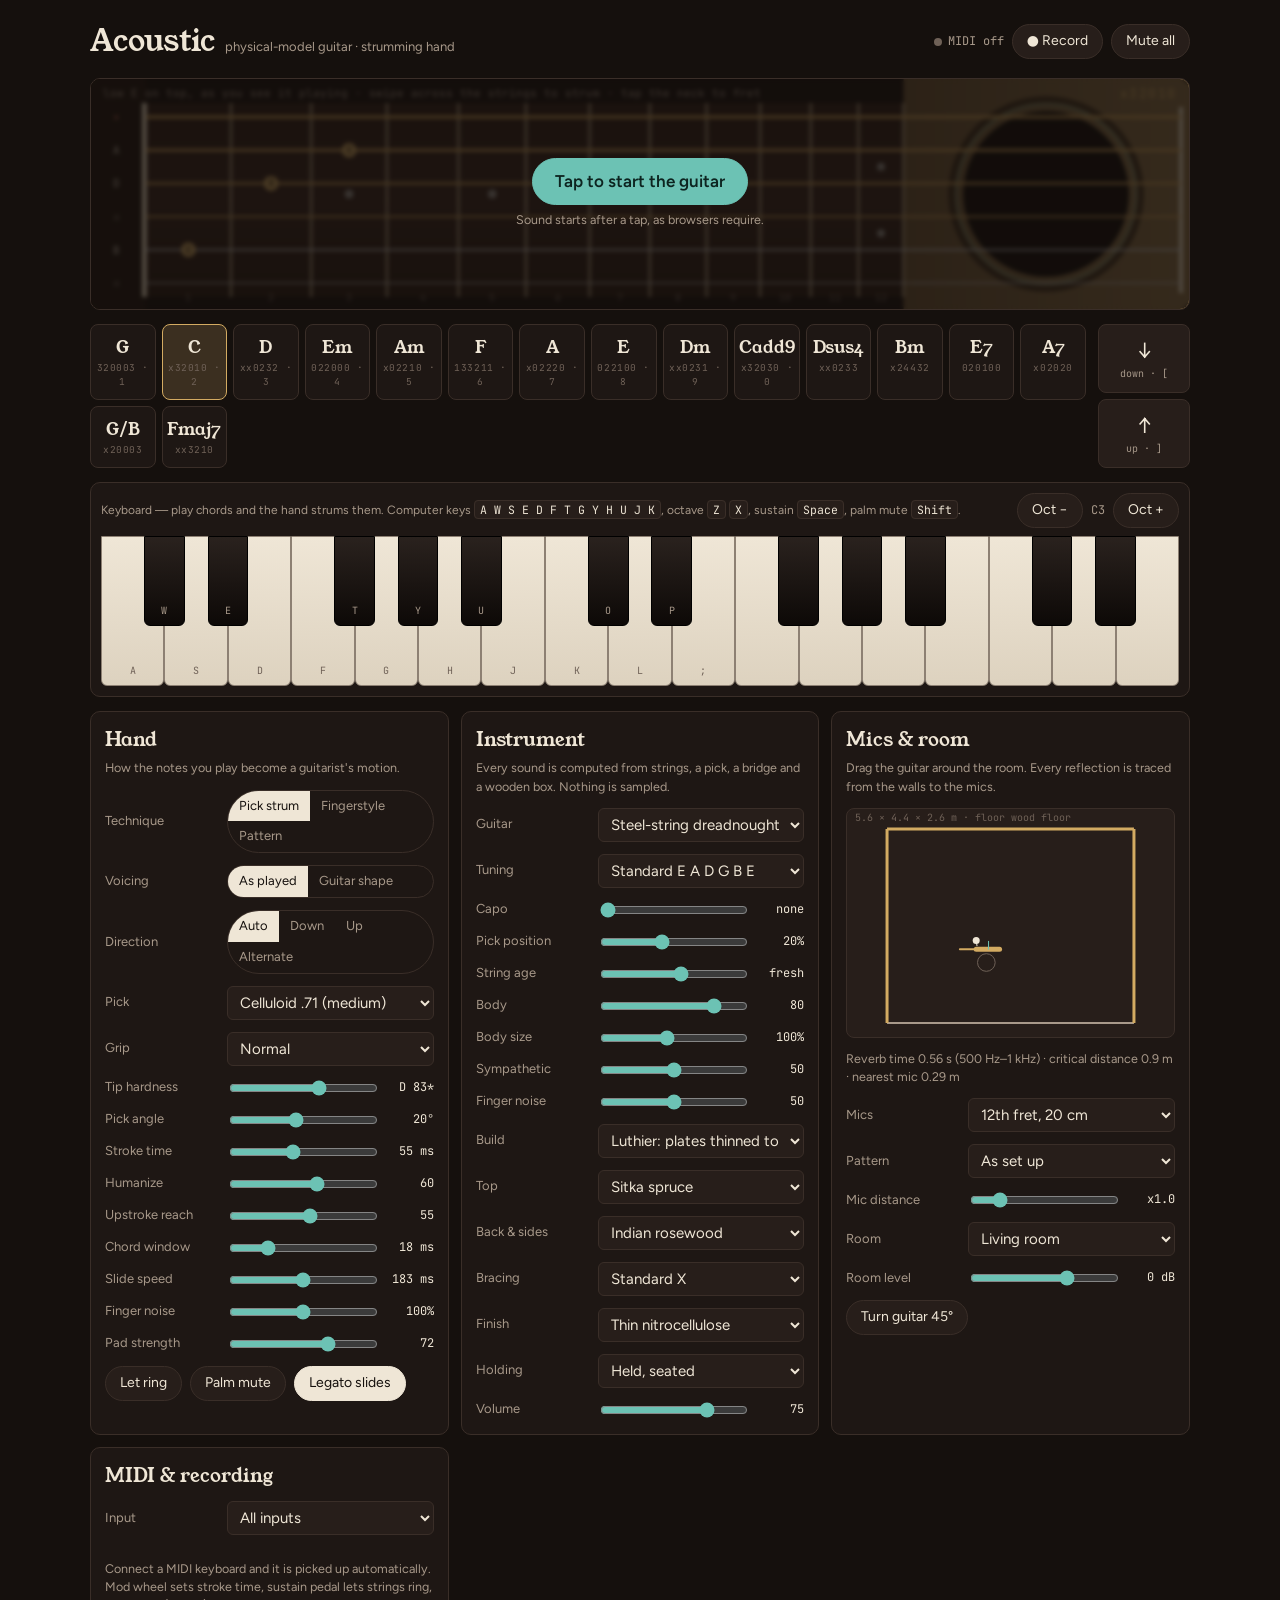
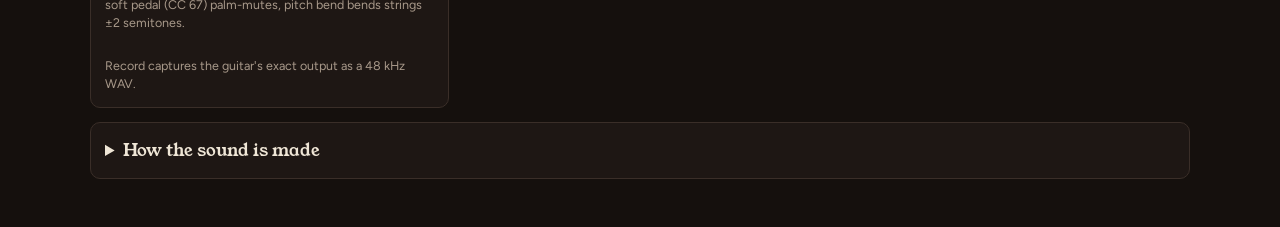
==== commit cd702632: "Finger-noise modulation: live level (slider, CC2) and finger pressure (aftertouch) acting on the con" ====
--- a/index.html
+++ b/index.html
@@ -217,6 +217,7 @@
       <div class="row"><label for="updepth">Upstroke reach</label><input id="updepth" type="range" min="0" max="100" value="55"><output id="updepthOut">55</output></div>
       <div class="row"><label for="gather">Chord window</label><input id="gather" type="range" min="5" max="60" value="18"><output id="gatherOut">18 ms</output></div>
       <div class="row"><label for="slidespeed">Slide speed</label><input id="slidespeed" type="range" min="0" max="100" value="50"><output id="slidespeedOut">—</output></div>
+      <div class="row"><label for="fingernoise">Finger noise</label><input id="fingernoise" type="range" min="0" max="200" value="100"><output id="fingernoiseOut">100%</output></div>
       <div class="row"><label for="keyvel">Pad strength</label><input id="keyvel" type="range" min="10" max="100" value="72"><output id="keyvelOut">72</output></div>
       <div class="toggles">
         <button class="btn" id="letRing" aria-pressed="false" type="button">Let ring</button>
@@ -984,7 +985,16 @@
 // Pitch of the outer winding (wrap-wire diameter), m, strings low E..G; plain strings have none. Steel: phosphor-bronze
 // 12-53 set; nylon: silver-plated copper basses (finer wire, higher squeak).
 const WIND_PITCH = { steel: [0.36e-3, 0.30e-3, 0.24e-3, 0.18e-3, 0, 0], nylon: [0.16e-3, 0.14e-3, 0.12e-3, 0, 0, 0] };
-let FRIC_GAIN = 0.4, FRIC_AIR = 0.008, FRIC_NORMAL = 0.02, FRIC_MU = [0.56, 0.5, 0.03, 1.0];   // static, kinetic, Stribeck speed (m/s), skin damping ratio   // axial force into the string; share heard straight from the fingertip
+let TR_GAIN = 1;
+// Finger-contact constants, fitted to 111 slides recorded in GuitarSet (Xi et al. 2018; proto/gs_squeak.py,
+// test/gs_model_slides.js): with these the finger sound matches the real one within 1.7 dB rms across 4-12.5 kHz,
+// at the same level (-21 dB re the note) and with the same fixed colour (centroid ~6 kHz whatever the hand speed).
+// delta: contact distance from the stopping fret (m); skinHz: how fast the skin follows the corrugation;
+// axSide: share of the ridges' catching force felt sideways; bump: fret-crossing knock (N); ridgeHz: ridge resonance.
+const FINGER = { delta: 0.0015, skinHz: 4000, axSide: 1.5, bump: 0.004, ridgeHz: 1400 };
+// the axial path (string's longitudinal modes) is kept small: below 4 kHz the recordings can't constrain it, and a
+// strong one gives the boxy ~1 kHz zip that real slides don't have; the contact's own radiation carries the top octave
+let FRIC_GAIN = 0.03, FRIC_AIR = 0.02, FRIC_NORMAL = 1.2, FRIC_MU = [0.56, 0.5, 0.03, 1.0];   // static, kinetic, Stribeck speed (m/s), skin damping ratio   // axial force into the string; share heard straight from the fingertip
 const GRIPS = { tight: 3.5e-3, normal: 5e-3, loose: 7.5e-3 };   // exposed tip length beyond the fingers
 
 // Quasi-static release: the string (lateral stiffness Ks = T L / (x (L - x))) pushes on the pick face; the pick bends
@@ -1276,13 +1286,17 @@
       sympathetic: 0.5, noise: 0.5, width: 1.0, gain: 1.0, override: null, quality: 'high',
       build: { top: 'sitka', back: 'indian', bracing: 'standard', finish: 'nitro', hold: 'seated', style: 'luthier' },
       scene: { mics: 'fret12', hold: 'seated' },
-      pick: { type: 'cell71', angle: 20, grip: 'normal' }
+      pick: { type: 'cell71', angle: 20, grip: 'normal' },
+      fingerAmt: 1, fingerPress: 1   // finger-on-string sound: level (1 = as measured in real recordings), pressure
     };
     this.bend = 0; this.bendTarget = 0;
     this.RING = 16384; this.RMASK = this.RING - 1;
     this.bodyIn = new Float64Array(this.RING);    // extra force into the body (pick noise etc.)
     this.dirL = new Float64Array(this.RING); this.dirR = new Float64Array(this.RING);
     this.lonExt = [0, 1, 2, 3, 4, 5].map(() => new Float64Array(this.RING));  // axial friction force on each string
+    this.trExt = [0, 1, 2, 3, 4, 5].map(() => new Float64Array(this.RING));   // transverse friction force at the finger
+    this.trDelta = [0.004, 0.004, 0.004, 0.004, 0.004, 0.004];   // finger contact: distance from the stopping point, m
+    this.trOn = [false, false, false, false, false, false]; this.W = new Float64Array(4096);
     this.staticZ = 0; this.staticY = 0;           // released pick load (decays slowly)
     this.radL = this.radR = this.radXL = this.radXR = 0;
     this.yTmp = new Float64Array(6);
@@ -1697,7 +1711,7 @@
     const seg = ev.seg || [0, 1], dur = Math.max(0.02, ev.dur || 0.15);
     const n = Math.round(dur * (seg[1] - seg[0]) * sr);
     const amt = this.params.noise * (ev.amt ?? 1);
-    if (n < 8 || amt <= 0) return;
+    if (n < 8 || this.params.noise <= 0) return;
     const pw = WIND_PITCH[nylon ? 'nylon' : 'steel'][ev.s] || 0;
     // the winding's profile over one wire, as a lookup table: round wires side by side, seen through a ridge's
     // ~0.18 mm contact width (which smooths the corrugation: Fourier terms times sinc(n w / p))
@@ -1719,7 +1733,7 @@
     const ridges = [];
     for (let o = -a / 2 + lamS * rng(); o < a / 2; o += lamS * (0.92 + 0.16 * rng())) {
       const w = Math.sqrt(Math.max(0, 1 - (2 * o / a) ** 2));
-      const fr = 1400 * (0.8 + 0.4 * rng()), kt = 160, mt = kt / (TAU * fr) ** 2;
+      const fr = FINGER.ridgeHz * (0.8 + 0.4 * rng()), kt = 160, mt = kt / (TAU * fr) ** 2;
       ridges.push({ o, w, kt, mt, ct: 2 * (FRIC_MU[3] ?? 0.8) * Math.sqrt(kt * mt), y: 0, vy: 0, stick: true, h1: 0, h2: 0 });
     }
     const wsum = ridges.reduce((t, r) => t + r.w, 0) || 1;
@@ -1731,12 +1745,18 @@
       // a corrective sub-movement near the end of the reach (Meyer et al. 1988), and the skin's grab-and-give
       subA: (rng() - 0.3) * 0.06, subC: 0.78 + 0.12 * rng(), vn: 0, vn2: 0, vnC: 1 - Math.exp(-TAU * 35 / (2 * sr)),
       scale: this.P.scale,
-      fc: 1 - Math.exp(-TAU * 900 * (0.8 + 0.4 * rng()) / (2 * sr)), hpA: 0, hpN: 0, xA: 0, xN: 0,
+      fc: 1 - Math.exp(-TAU * FINGER.skinHz * (0.8 + 0.4 * rng()) / sr), hpA: 0, hpN: 0, xA: 0, xN: 0, delta: FINGER.delta * (0.7 + 0.6 * rng()),
       pan: -0.35 + (ev.s - 2.5) / 12 });
   }
   // wear and wire-to-wire variation, fixed along each string (smoothly interpolated between wraps)
   wear(seed, k) { const h = (x) => { let t = (x * 374761393 + seed * 668265263) | 0; t = (t ^ (t >>> 13)) * 1274126177 | 0; return ((t ^ (t >>> 16)) >>> 0) / 4294967296; }; return 0.82 + 0.33 * h(k); }
   runFriction(nBlock) {
+    // live modulation (smoothed per block): fingerAmt scales the level; fingerPress scales how hard the finger
+    // presses the string, which changes the contact itself (more ridges catch, grittier and louder)
+    const P = this.params;
+    this.fAmt = (this.fAmt ?? 1) + ((P.fingerAmt ?? 1) - (this.fAmt ?? 1)) * 0.25;
+    this.fPress = (this.fPress ?? 1) + ((P.fingerPress ?? 1) - (this.fPress ?? 1)) * 0.25;
+    const lvl = this.fAmt, prs = this.fPress;
     const sr = this.sr, OS = 1, dt = 1 / (sr * OS), t0 = this.clock;   // ridges are heavily damped: stable at the audio rate
     const muS = FRIC_MU[0], muK = FRIC_MU[1], vS = FRIC_MU[2];   // skin on metal: small static-kinetic gap, Stribeck speed
     for (let g = this.fric.length - 1; g >= 0; g--) {
@@ -1754,7 +1774,7 @@
           G.vn += ((this.rng() * 2 - 1) - G.vn) * G.vnC; G.vn2 += (G.vn - G.vn2) * G.vnC;   // slow speed wobble
           const xf = G.x0 + G.dx * (sm + G.subA * bump) + G.trA * trem;
           const vf = (G.dx * (dsm + G.subA * dbump) / G.dur) * (1 + 2.5 * G.vn2) + G.trA * TAU * G.trF * Math.cos(TAU * G.trF * tt + G.trP);
-          const press = (G.p0 + (G.p1 - G.p0) * u) * (1 + 0.06 * trem);
+          const press = (G.p0 + (G.p1 - G.p0) * u) * (1 + 0.06 * trem) * prs;
           const N0 = 0.1 + 1.8 * Math.max(0, press);                  // total normal force, N
           const d0 = 1.5e-4 * Math.cbrt(Math.max(0.02, press));       // skin indentation, m
           // nearest fret wire to the finger (worn patches of winding sit there)
@@ -1804,12 +1824,15 @@
         G.hpA = 0.995 * (G.hpA + Fax - G.xA); G.xA = Fax;
         G.hpN = 0.995 * (G.hpN + Fn - G.xN); G.xN = Fn;
         const env = Math.min(1, G.k / 64, (G.n - G.k) / 64);
-        const idx = (t0 + i) & this.RMASK, ax = G.hpA * env * G.amt, nn = G.hpN * env * G.amt;
+        const idx = (t0 + i) & this.RMASK, ax = G.hpA * env * G.amt * lvl, nn = G.hpN * env * G.amt * lvl;
         ext[idx] += ax * FRIC_GAIN;
-        this.bodyIn[idx] += nn * FRIC_NORMAL;
+        // the pressing-force fluctuations and the sideways jerk of ridges catching on the helical wraps shake the
+        // string transversally at the finger
+        this.trExt[G.s][idx] += (nn + FINGER.axSide * ax) * FRIC_NORMAL;   // N
         this.dirL[idx] += ax * FRIC_AIR * (1 - G.pan); this.dirR[idx] += ax * FRIC_AIR * (1 + G.pan);
       }
-      if (G.k >= G.n) this.fric.splice(g, 1);
+      this.trOn[G.s] = true; this.trDelta[G.s] = G.delta || 0.004;
+      if (G.k >= G.n) { this.fric.splice(g, 1); if (!this.fric.some(x => x.s === G.s)) this.trOn[G.s] = false; }
     }
   }
 
@@ -1835,7 +1858,15 @@
       let lo = 0, hi = 1;
       for (let it = 0; it < 30; it++) { const m = (lo + hi) / 2; if ((pos(m) - wire) * (up ? 1 : -1) < 0) lo = m; else hi = m; }
       const newFret = up ? k + 1 : k;
-      this.post2({ type: 'fretstep', s: ev.s, shift: base + newFret - a, midi: st.open + newFret, _at: this.clock + Math.round(lo * dur * sr), _staged: true, p: ev.pressure ?? 0.8 });
+      // the string rolls over the fret wire under a pad several mm wide: the length changes over w / speed, not at
+      // once (done in six small steps; an instant jump splatters energy across the spectrum)
+      const tw = Math.min(1, Math.max(1e-3, lo)) ** gam, spd = Math.abs(x1 - x0) / dur * 30 * tw * tw * (1 - tw) * (1 - tw) * gam * Math.pow(Math.max(1e-3, lo), gam - 1);
+      const tCross = Math.min(0.015, Math.max(0.002, 0.003 / Math.max(0.05, spd)));
+      for (let q = 1; q <= 6; q++) {
+        const at = this.clock + Math.round((lo * dur + (q / 6 - 0.5) * tCross) * sr);
+        this.post2({ type: 'fretstep', s: ev.s, shift: base + newFret - a - (up ? 1 : -1) * (1 - q / 6), midi: st.open + newFret,
+          _at: Math.max(this.clock, at), _staged: true, p: ev.pressure ?? 0.8, final: q === 6 });
+      }
     }
     // the finger presses as it slides: a touch more damping, and the winding sings under it
     for (const vv of st.voices) { vv.extraTarget = Math.max(vv.extraTarget, 2.5); vv.extraRate = 0.3; }
@@ -1844,11 +1875,13 @@
   fretStep(ev) {
     const st = this.strings[ev.s]; if (!st) return;
     const v = st.v;
-    v.shift = ev.shift; st.midi = ev.midi; st.fret = Math.round(ev.midi - st.open);
-    // the string lifts off one fret and lands on the next: a small loss, and a bump into the bridge
+    v.shift = ev.shift;
+    this.updateCoefs(v, true);
+    if (!ev.final) return;
+    st.midi = ev.midi; st.fret = Math.round(ev.midi - st.open);
+    // the string settles on the next fret: a small loss, and a bump into the bridge
     for (let q = 0; q < v.nact; q++) { const c = v.act[q]; v.y1[c] *= 0.94; v.y2[c] *= 0.94; }
-    this.updateCoefs(v, true);
-    const at = this.clock & this.RMASK, amp = 0.012 * (ev.p ?? 0.8) * Math.min(1, st.env * 6 + 0.1);
+    const at = this.clock & this.RMASK, amp = FINGER.bump * (ev.p ?? 0.8) * Math.min(1, st.env * 6 + 0.1);
     for (let k = 0; k < 48; k++) this.bodyIn[(at + k) & this.RMASK] += amp * Math.sin(Math.PI * k / 48) * (this.rng() * 0.6 + 0.7);
   }
 
@@ -1983,15 +2016,26 @@
         const k = (t0 + i - CD) & CM;
         const u = symp * (ring[k] - own[k]); U[i] = u; if (u !== 0) anyU = true;
       }
+      // the finger rubbing the string: a transverse force a few mm from where the vibrating length ends, so mode k is
+      // driven in proportion to sin(k pi delta / L) - rising with k, a natural treble tilt
+      let anyW = false; const W = this.W;
+      if (this.trOn[j]) { const tr = this.trExt[j]; for (let i = 0; i < n; i++) { const k = (t0 + i) & this.RMASK; W[i] = tr[k]; tr[k] = 0; if (W[i] !== 0) anyW = true; } }
       for (let vv = 0; vv < 3; vv++) {
         const v = s.voices[vv];
-        const na = v.nact; if (!na) continue;
+        if (!v.nact && !(anyW && v === s.v)) continue;
+        if (anyW && v === s.v && v.nact < v.n) { for (let c = 0; c < v.n; c++) v.act[c] = c; v.nact = v.n; }   // every mode can be driven
         const act = v.act, c1a = v.c1, c2a = v.c2, y1a = v.y1, y2a = v.y2, wya = v.wy, wza = v.wz, gina = v.gin;
-        for (let q = 0; q < na; q++) {
+        const drive = anyW && v === s.v, kd = Math.PI * this.trDelta[j] / (v.L || 0.645);
+        // a point force F at x adds F sin(k pi x / L) dt^2 / (modal mass mu L / 2) to mode k each sample
+        const fGain = drive ? 2 / (this.sr * this.sr * this.P.strings[j].mu * (v.L || 0.645)) * TR_GAIN : 0;
+        for (let q = 0; q < v.nact; q++) {
           const c = act[q];
           const c1 = c1a[c], c2 = c2a[c], wy = wya[c], wz = wza[c];
           let y1 = y1a[c], y2 = y2a[c];
-          if (anyU) {
+          if (drive) {
+            const g = gina[c], gw = Math.sin(v.k[c] * kd) * fGain;
+            for (let i = 0; i < n; i++) { const y = c1 * y1 - c2 * y2 + (anyU ? g * U[i] : 0) + gw * W[i]; y2 = y1; y1 = y; FY[i] += wy * y; FZ[i] += wz * y; }
+          } else if (anyU) {
             const g = gina[c];
             for (let i = 0; i < n; i++) { const y = c1 * y1 - c2 * y2 + g * U[i]; y2 = y1; y1 = y; FY[i] += wy * y; FZ[i] += wz * y; }
           } else {
@@ -2162,7 +2206,8 @@
 root.GUITAR_PICKS = PICKS;
 root.GUITAR_GRIPS = GRIPS;
 root.guitarPickModel = pickModel;
-root.guitarFriction = (g, a, n, mu) => { FRIC_GAIN = g; FRIC_AIR = a; if (n != null) FRIC_NORMAL = n; if (mu) FRIC_MU = mu; };
+root.guitarFinger = (o) => Object.assign(FINGER, o);
+root.guitarFriction = (g, a, n, mu, tr) => { FRIC_GAIN = g; FRIC_AIR = a; if (n != null) FRIC_NORMAL = n; if (mu) FRIC_MU = mu; if (tr != null) TR_GAIN = tr; };
 root.guitarShore = { toEs: shoreToEs, fromEs: esToShore };
 
 if (typeof registerProcessor === 'function' && typeof AudioWorkletProcessor !== 'undefined') {
@@ -3120,9 +3165,10 @@
     //  - the player's chosen speed (slider / CC5), and in a running pattern the beat (slides scale with tempo)
     //  - natural spread from slide to slide (log-normal, wider for a weaker player)
     const vel = n.vel ?? 0.7, hum = (this.o.humanize ?? 0.6) / 0.6;
-    let dur = (0.055 + 0.075 * Math.log2(1 + Math.abs(d))) * (1.7 - 1.15 * vel) / Math.max(0.2, this.o.slideSpeed || 1);
+    // (GuitarSet's 437 recorded slides: median 168 ms for a median 2.5 frets, 10-90% 70-325 ms)
+    let dur = 0.9 * (0.055 + 0.075 * Math.log2(1 + Math.abs(d))) * (1.7 - 1.15 * vel) / Math.max(0.2, this.o.slideSpeed || 1);
     if (this.hand && this.hand.running) dur *= clamp(96 / (this.o.bpm || 96), 0.6, 1.5);
-    dur *= Math.exp(this.gaussN() * (0.28 - 0.15 * skill) * hum) * (1.1 - 0.2 * skill);
+    dur *= Math.exp(this.gaussN() * (0.36 - 0.15 * skill) * hum) * (1.1 - 0.2 * skill);
     dur = clamp(dur, 0.035, 0.9);
     // where in the move the hand is fastest: a quick snap rushes early and coasts in; a lazy slide starts slowly
     const skew = clamp(0.5 + 0.18 * (0.6 - vel) + 0.08 * this.gaussN() * hum, 0.33, 0.67);
@@ -3445,6 +3491,7 @@
   keyvel: { out: v => v, apply: () => {} },
   // slide speed: 0..100 -> x0.33 .. x3 (log), shown as the typical time of a 3-fret slide at medium force
   slidespeed: { out: v => Math.round((0.055 + 0.075 * 2) * 0.895 / Math.pow(3, (v - 50) / 50) * 1000) + ' ms', apply: v => strum.set({ slideSpeed: Math.pow(3, (v - 50) / 50) }) },
+  fingernoise: { out: v => v + '%', apply: v => setEngine({ fingerAmt: v / 100 }) },
   bpm: { out: v => v, apply: v => strum.set({ bpm: v }) },
   skill: { out: v => v, apply: v => strum.set({ skill: v / 100 }) },
   brushes: { out: v => v + '%', apply: v => strum.set({ brushes: v / 100 }) },
@@ -3827,11 +3874,16 @@
   else if (cmd === 0x80 || (cmd === 0x90 && d2 === 0)) noteOff(d1);
   else if (cmd === 0xb0) {
     if (d1 === 64) strum.setSustain(d2 >= 64);
+    else if (d1 === 2) { const v = Math.round(d2 / 127 * 200); $('fingernoise').value = v; $('fingernoiseOut').textContent = v + '%'; setEngine({ fingerAmt: v / 100 }); }   // breath: finger-noise level
     else if (d1 === 5) { const v = Math.round(100 - d2 / 127 * 100); $('slidespeed').value = v; sliders.slidespeed.apply(v); $('slidespeedOut').textContent = sliders.slidespeed.out(v); }   // portamento time
     else if (d1 === 65) { const on = d2 >= 64; strum.set({ legato: on ? 'slide' : 'off' }); $('legato').setAttribute('aria-pressed', on); }   // portamento on/off
     else if (d1 === 67) { strum.set({ palm: d2 >= 64 }); $('palm').setAttribute('aria-pressed', d2 >= 64); }
     else if (d1 === 1) { const ms = Math.round(12 + (d2 / 127) * 70); $('speed').value = ms; $('speedOut').textContent = ms + ' ms'; strum.set({ speed: ms / 1000 }); }
     else if (d1 === 123 || d1 === 120) strum.allOff();
+  } else if (cmd === 0xd0 || cmd === 0xa0) {
+    // aftertouch: how hard the finger presses the string while it slides (1 = normal, up to 2.5x)
+    const v = cmd === 0xd0 ? d1 : d2;
+    send([{ type: 'params', params: { fingerPress: 1 + 1.5 * v / 127 }, t: engineTime() }]);
   } else if (cmd === 0xe0) {
     const v = ((d2 << 7) | d1) - 8192;
     send([{ type: 'bend', value: (v / 8192) * 2, t: engineTime() }]);
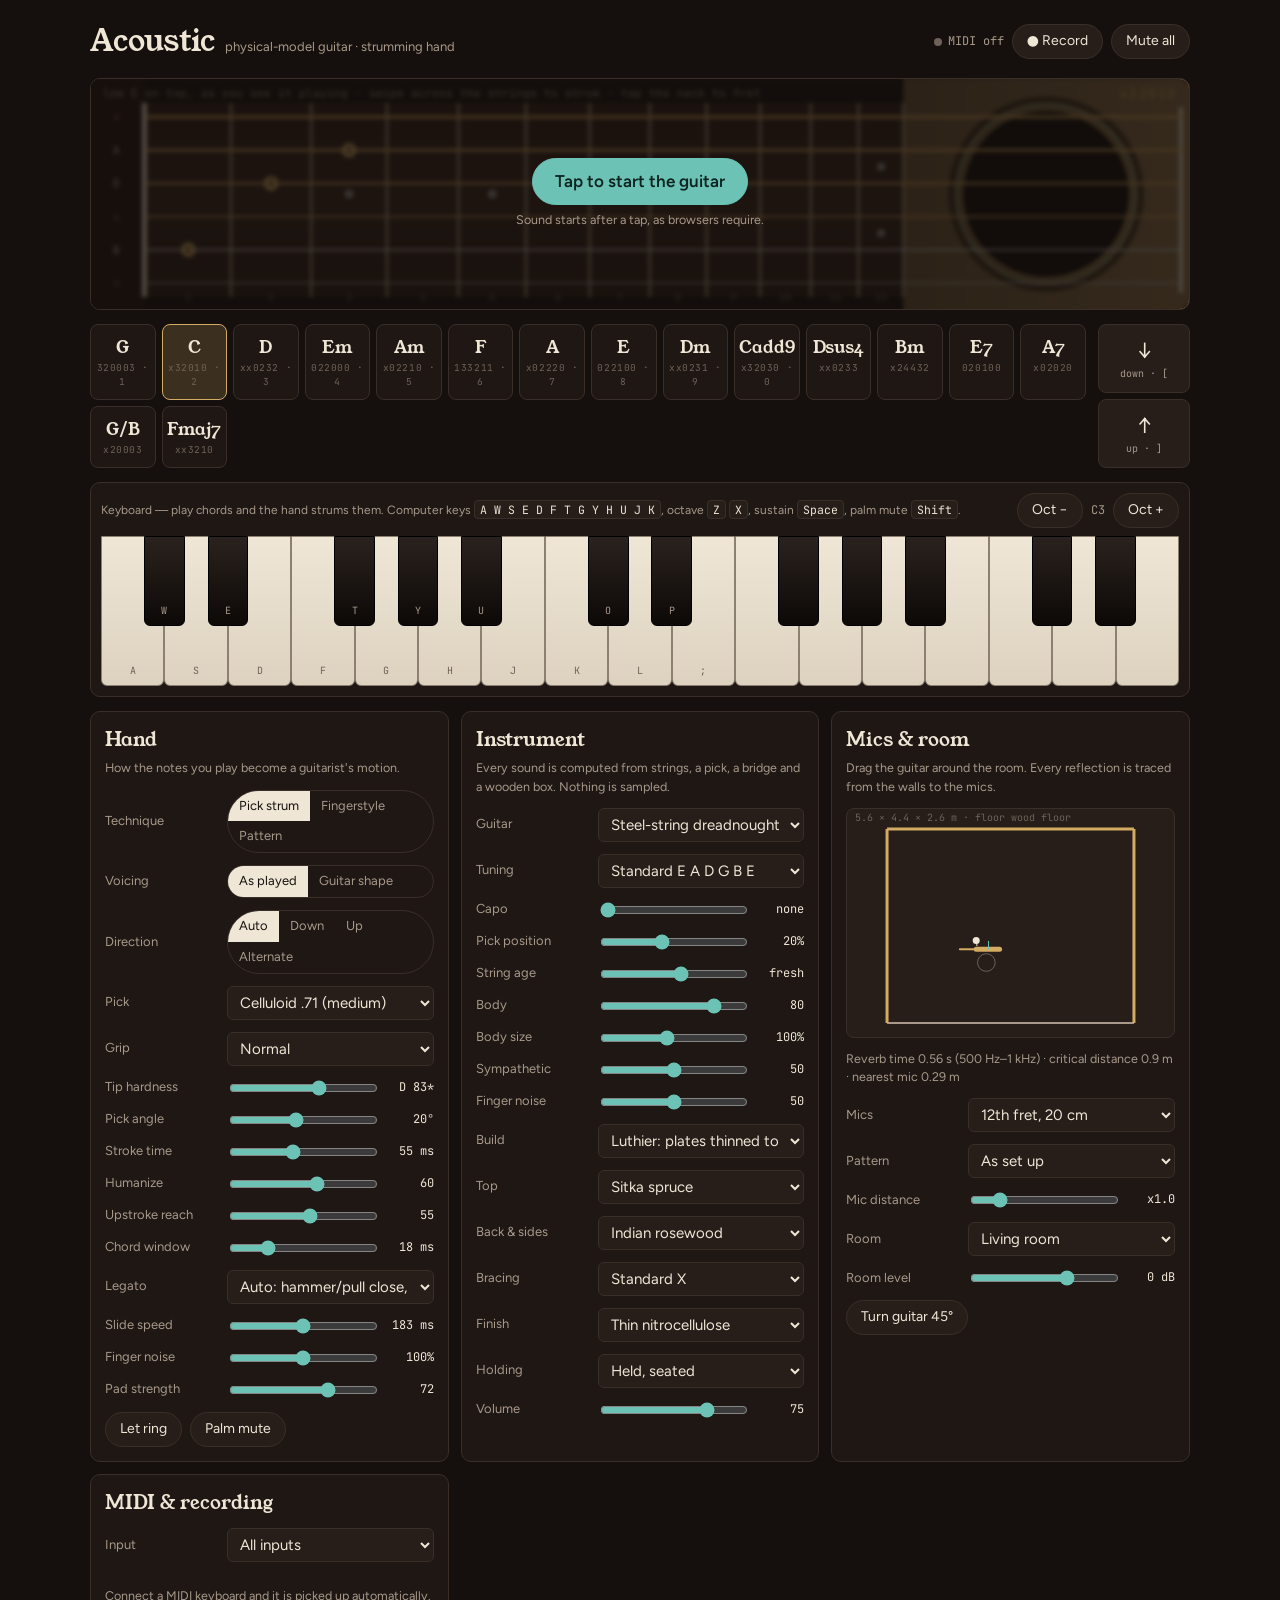
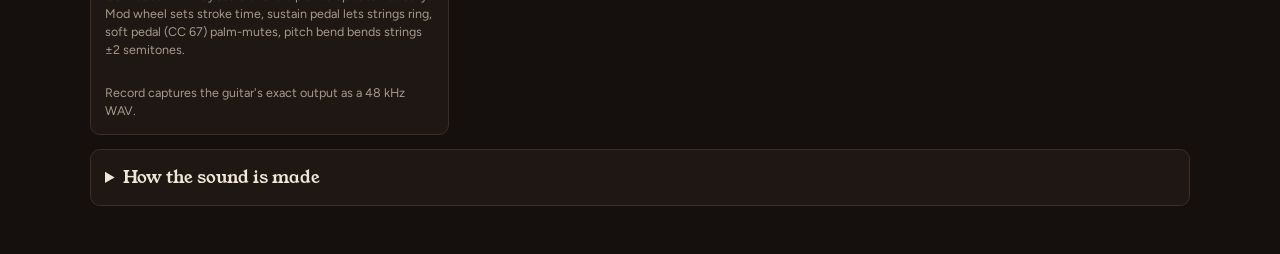
==== commit 3afdbd32: "Hammer-ons and pull-offs: legato length change with fingertip strike / sideways pluck; auto by inter" ====
--- a/index.html
+++ b/index.html
@@ -216,13 +216,13 @@
       <div class="row"><label for="humanize">Humanize</label><input id="humanize" type="range" min="0" max="100" value="60"><output id="humanizeOut">60</output></div>
       <div class="row"><label for="updepth">Upstroke reach</label><input id="updepth" type="range" min="0" max="100" value="55"><output id="updepthOut">55</output></div>
       <div class="row"><label for="gather">Chord window</label><input id="gather" type="range" min="5" max="60" value="18"><output id="gatherOut">18 ms</output></div>
+      <div class="row wide"><label for="legatoMode">Legato</label><select id="legatoMode"><option value="auto">Auto: hammer/pull close, slide wider</option><option value="slide">Slides</option><option value="hammer">Hammer-ons &amp; pull-offs</option><option value="off">Off (pick every note)</option></select></div>
       <div class="row"><label for="slidespeed">Slide speed</label><input id="slidespeed" type="range" min="0" max="100" value="50"><output id="slidespeedOut">—</output></div>
       <div class="row"><label for="fingernoise">Finger noise</label><input id="fingernoise" type="range" min="0" max="200" value="100"><output id="fingernoiseOut">100%</output></div>
       <div class="row"><label for="keyvel">Pad strength</label><input id="keyvel" type="range" min="10" max="100" value="72"><output id="keyvelOut">72</output></div>
       <div class="toggles">
         <button class="btn" id="letRing" aria-pressed="false" type="button">Let ring</button>
         <button class="btn" id="palm" aria-pressed="false" type="button">Palm mute</button>
-        <button class="btn" id="legato" aria-pressed="true" type="button" title="Overlapping single notes up to 7 semitones apart slide along the string">Legato slides</button>
       </div>
     </div>
 
@@ -294,7 +294,7 @@
       <p><b>Measured directivity.</b> Close up, that geometry decides the sound. From a metre or more away, what you hear is set by how the whole instrument, and the person holding it, beams sound. That pattern comes from a real guitar played by a musician in an anechoic chamber, recorded from 32 directions at 2 m (Ackermann et al., TU Berlin). The synth was measured the same way and compared. The fix-ups it needed: the player's body takes about 6 dB off everything behind them from 250 Hz up, and the back of a real guitar is brighter than a simple shadow model. Distant mics, and every reflection that leaves the guitar into the room, now follow the measured pattern; close mics keep the geometry. Try “Behind the player”.</p>
       <p><b>The pick.</b> A pick is a little cantilever. For every pluck the synth works out where the string slips off its tip, from the pick's stiffness, its friction against the string, your attack angle and grip. That gives how far the string was pushed (loudness), which way (a flexing pick pushes it more into the top), and how fast it let go (brightness). Tip hardness is Hertz contact: a rubber or felt tip dents where it presses the string, so it touches more of it and lets go gently.</p>
       <p><b>The plucking hand.</b> In Pattern mode the hand plays the style the way a guitarist's fingers would. The thumb keeps the bass and the fingers their home strings. Timing has a slow drift of the whole hand plus a little scatter per note, matched to hexaphonic measurements of guitarists. Plucked chords spread over 10–25 ms in each player's habitual order. The ring finger is weakest and slightly late. Rest strokes land on the next string and damp it, and a careless follow-through sometimes grazes a neighbour. Rasgueado fans four nail sweeps over about 0.3 s. Lower the skill to hear a beginner.</p>
-      <p><b>The fretting hand.</b> The squeak of fingers on wound strings comes from the hand's movement, not from a sample. A fingertip sliding along a wound string catches on each wrap of the winding, so the squeak's pitch is the sliding speed divided by the winding pitch. That friction pushes along the string, through the bridge, into the body. The hand moves the way arms do (fast in the middle, slow at the ends), so a squeak rises and falls in pitch. Fingers drag as they leave a chord and the guide finger slides into the next one. Hold a note and press another a few frets away: the finger glides there, the pitch stepping fret by fret.</p>
+      <p><b>The fretting hand.</b> The squeak of fingers on wound strings comes from the hand's movement, not from a sample. A fingertip sliding along a wound string catches on each wrap of the winding, so the squeak's pitch is the sliding speed divided by the winding pitch. That friction pushes along the string, through the bridge, into the body. The hand moves the way arms do (fast in the middle, slow at the ends), so a squeak rises and falls in pitch. Fingers drag as they leave a chord and the guide finger slides into the next one. Hold a note and press another a few frets away: the finger glides there, the pitch stepping fret by fret. Closer notes become hammer-ons (the finger strikes the string onto the fret) and pull-offs (it plucks the string as it leaves).</p>
       <p><b>The room.</b> Reflections are traced by the image-source method: each wall bounce is attenuated per octave by its material, per ray by the direction it left the guitar (the measured pattern of a guitar in a player's arms) and by the direction it reaches the mic. A late tail follows, decaying per octave at the Eyring rate for the room's volume and surfaces, at the energy level room acoustics predicts, so moving the mics away naturally trades direct sound for room sound.</p>
       <p><b>Calibration.</b> Decay per harmonic, inharmonicity, brightness over time, beating depth, and strum timing and brightness were measured from recordings of real steel-string guitars, single notes and labeled down and up strums, and the model was checked against them.</p>
       <p><b>Hand.</b> Notes that arrive together become a chord, placed on the neck with a fingering search (span, barres, open strings, voice leading). A downstroke crosses the strings in about 35–55 ms, as measured strums do; upstrokes are quicker, catch mostly the treble strings, and come out slightly brighter. Direction follows a pendulum: the hand swings every subdivision, so the gap since your last chord decides down or up.</p>
@@ -1480,7 +1480,7 @@
     for (let c = 0; c < v.n; c++) {
       const f = v.w[c] / TAU;
       const sig = v.sig[c] + ex * (0.35 + f / 1000);
-      const r = Math.exp(-sig / sr);
+      const r = v.w[c] * dt < 0.92 * Math.PI * sr ? Math.exp(-sig / sr) : 0;   // a partial pushed past Nyquist by a shorter string falls silent
       v.c1[c] = 2 * r * Math.cos(v.w[c] * dt / sr);
       v.c2[c] = r * r;
     }
@@ -1527,6 +1527,8 @@
       case 'tap': this.tap(ev); break;
       case 'friction': this.friction(ev); break;
       case 'glide': this.glide(ev); break;
+      case 'hammer': this.legatoNote(ev, true); break;
+      case 'pulloff': this.legatoNote(ev, false); break;
       case 'fretstep': this.fretStep(ev); break;
       case 'squeak': this.squeak(ev); break;
       case 'bend': this.bendTarget = ev.value; break;
@@ -1872,6 +1874,53 @@
     for (const vv of st.voices) { vv.extraTarget = Math.max(vv.extraTarget, 2.5); vv.extraRate = 0.3; }
     this.friction({ s: ev.s, x0, x1, dur, seg: [0, 1], p0: ev.pressure ?? 0.8, p1: ev.pressure ?? 0.8, amt: 0.8, gam });
   }
+  // Hammer-on / pull-off. The ringing string keeps its motion and changes length at once (that is the legato).
+  //  hammer-on: the fretting finger strikes the string down onto a higher fret: a short, soft (fingertip, ~1.5 ms,
+  //    ~8 mm wide) push into the top, right at the new end of the vibrating length, and a knock of the fingertip on
+  //    the fretboard that reaches the body through the neck;
+  //  pull-off: the finger leaves by plucking the string sideways (along the top) where it was pressing - on the
+  //    now-longer string that point is close to the end: a thin, bright pluck.
+  // ev: s, from, to (midi), vel
+  legatoNote(ev, hammer) {
+    const st = this.strings[ev.s]; if (!st) return;
+    const v = st.v, vel = Math.max(0.05, Math.min(1, ev.vel ?? 0.6)), P = this.P;
+    const fOld = Math.round((ev.from ?? st.midi) - st.open), fNew = Math.round(ev.to - st.open);
+    if (fOld === fNew || fNew < 0) return;
+    if (!v.n) { this.loadModes(v, ev.s, st.open + fOld); }
+    v.shift = (v.shift || 0) + (fNew - fOld);
+    st.midi = st.open + fNew; st.fret = fNew; st.releaseAt = -1; v.live = true;
+    for (const vv of st.voices) if (vv === v) { vv.extraTarget = 0; vv.extraRate = 0.3; }
+    this.updateCoefs(v, true);
+    const Ls = P.scale * Math.pow(2, -fNew / 12);                  // the new vibrating length
+    const xf = (k) => P.scale * (1 - Math.pow(2, -k / 12));       // fret wire k from the nut
+    let d, h, tau, width, theta;
+    if (hammer) {
+      d = 0.003; h = 0.0006 * Math.pow(vel, 1.2); tau = 0.0015 * (1.3 - 0.5 * vel); width = 0.008; theta = 1.35;
+      // the fingertip knocks the fretboard
+      const at = this.clock & this.RMASK, n = Math.round(0.003 * this.sr), amp = 0.05 * vel;
+      for (let k = 0; k < n; k++) this.bodyIn[(at + k) & this.RMASK] += amp * Math.sin(Math.PI * (k + 0.5) / n);
+    } else {
+      const fingerX = xf(fOld) - 0.3 * (xf(fOld) - xf(Math.max(0, fOld - 1)));
+      d = Math.max(0.004, fingerX - xf(fNew)); h = 0.0021 * Math.pow(vel, 1.1); tau = 0.0005 * (1.3 - 0.5 * vel); width = 0.006; theta = 0.4;
+    }
+    // excite the voice's modes as a pluck at distance d from the stopping end of the new length
+    const L = v.L * Math.pow(2, -(v.shift || 0) / 12), xp = Math.min(0.5 * L, Math.max(0.002, d * L / Ls));
+    const ct = Math.cos(theta), sn = Math.sin(theta), dir = this.rng() < 0.5 ? 1 : -1;
+    const base = 2 * h * L * L / (Math.PI * Math.PI * xp * (L - xp)) * dir, dt = Math.pow(2, (v.shift || 0) / 12);
+    for (let c = 0; c < v.n;) {
+      const k = v.k[c];
+      let a = base * Math.sin(k * Math.PI * xp / L) / (k * k);
+      const sx = k * width / (2 * L); a *= sx > 1e-6 ? Math.sin(Math.PI * sx) / (Math.PI * sx) : 1;
+      const x = v.w[c] * dt * tau / 2.2; a /= Math.sqrt(1 + x * x * x * x);
+      if (v.single[c]) { this.addOsc(v, c, a); c += 1; continue; }
+      const y1 = v.vy[c], z1 = v.vz[c], y2 = v.vy[c + 1], z2 = v.vz[c + 1], det = y1 * z2 - y2 * z1;
+      let p1, p2;
+      if (Math.abs(det) > 1e-6) { p1 = (ct * z2 - sn * y2) / det; p2 = (sn * y1 - ct * z1) / det; } else { p1 = ct * y1 + sn * z1; p2 = 0; }
+      this.addOsc(v, c, a * p1); this.addOsc(v, c + 1, a * p2); c += 2;
+    }
+    this.rebuildActive(v);
+  }
+
   fretStep(ev) {
     const st = this.strings[ev.s]; if (!st) return;
     const v = st.v;
@@ -2838,7 +2887,7 @@
     this.o = {
       mode: 'pick',          // 'pick' | 'finger' | 'pattern' (the right hand plays a style's pattern on held chords)
       style: 'travis', bpm: 96, skill: 0.6, brushes: 1,
-      legato: 'slide', slideSpeed: 1,   // slideSpeed: >1 faster slides, <1 slower (also MIDI CC5, portamento time)       // overlapping single notes up to 7 semitones apart: 'slide' along the string | 'off'
+      legato: 'auto', slideSpeed: 1,   // legato: 'auto' | 'slide' | 'hammer' (hammer-ons/pull-offs) | 'off'   // slideSpeed: >1 faster slides, <1 slower (also MIDI CC5, portamento time)       // overlapping single notes up to 7 semitones apart: 'slide' along the string | 'off'
       voicing: 'played',     // 'played' | 'guitarize'
       direction: 'auto',     // 'auto' | 'down' | 'up' | 'alternate'
       speed: 0.055,          // seconds for a 6-string stroke at medium velocity (measured strums: 26-62 ms)
@@ -2904,7 +2953,7 @@
     const notes = this.pending; this.pending = [];
     if (!notes.length) return;
     // a note joined legato to the previous one, a few frets away: the finger slides there instead of plucking
-    if (notes.length === 1 && this.o.legato === 'slide' && this.tryGlide(notes[0])) return;
+    if (notes.length === 1 && (this.legatoForce || this.o.legato) !== 'off' && this.tryGlide(notes[0])) return;
     // a single note over a running pattern is melody, taken by the plucking fingers on a string of its own
     if (notes.length === 1 && this.o.mode === 'pattern' && this.hand && this.hand.running) {
       const n = notes[0], t0m = Math.max(this.now() + this.lookahead, n.t + this.o.gather * 0.5);
@@ -3157,14 +3206,30 @@
     if (!held && !(ls.releasedAt >= 0 && this.now() - ls.releasedAt < 0.04)) return false;
     const open = this.open(), midi = this.fold(n.midi, open);
     const d = midi - ls.midi, fOld = ls.midi - open[ls.s], fNew = midi - open[ls.s];
-    if (d === 0 || Math.abs(d) > 7 || fOld < 1 || fNew < 1 || fNew > MAXFRET) return false;
-    const t = this.now() + 0.002, skill = clamp(this.o.skill ?? 0.6, 0, 1);
+    if (d === 0 || fNew < 0 || fNew > MAXFRET) return false;
+    const t = this.now() + 0.002, skill = clamp(this.o.skill ?? 0.6, 0, 1), vel = n.vel ?? 0.7;
+    // Which legato technique: a hammer-on (up) or pull-off (down) for a small interval within the hand's reach,
+    // a slide for a wider one. A soft legato note leans toward hammer/pull, a firm one toward sliding; the mode
+    // selector, the legato pedal (CC68) or keyswitches can force either.
+    const mode = this.legatoForce || this.o.legato || 'auto';
+    const canSlide = Math.abs(d) <= 7 && fOld >= 1 && fNew >= 1, canHP = Math.abs(d) <= 5;
+    const thr = clamp(4 + Math.round((0.5 - vel) * 4), 2, 6);
+    let tech = null;
+    if (mode === 'slide') tech = canSlide ? 'slide' : null;
+    else if (mode === 'hammer') tech = canHP ? 'hp' : canSlide ? 'slide' : null;
+    else tech = canHP && Math.abs(d) <= thr ? 'hp' : canSlide ? 'slide' : null;
+    if (!tech) return false;
+    if (tech === 'hp') {
+      this.send([{ type: d > 0 ? 'hammer' : 'pulloff', s: ls.s, from: ls.midi, to: midi, vel: clamp(vel * (1 + 0.08 * this.gaussN()), 0.05, 1), t }]);
+      this.ownLegato(ls, n, midi, fNew);
+      return true;
+    }
     // How long the slide takes:
     //  - distance: longer slides take longer but cover ground faster (Fitts-like: ~log of the distance)
     //  - how hard the new note is pressed: a firm press snaps there, a soft one drifts
     //  - the player's chosen speed (slider / CC5), and in a running pattern the beat (slides scale with tempo)
     //  - natural spread from slide to slide (log-normal, wider for a weaker player)
-    const vel = n.vel ?? 0.7, hum = (this.o.humanize ?? 0.6) / 0.6;
+    const hum = (this.o.humanize ?? 0.6) / 0.6;
     // (GuitarSet's 437 recorded slides: median 168 ms for a median 2.5 frets, 10-90% 70-325 ms)
     let dur = 0.9 * (0.055 + 0.075 * Math.log2(1 + Math.abs(d))) * (1.7 - 1.15 * vel) / Math.max(0.2, this.o.slideSpeed || 1);
     if (this.hand && this.hand.running) dur *= clamp(96 / (this.o.bpm || 96), 0.6, 1.5);
@@ -3173,7 +3238,11 @@
     // where in the move the hand is fastest: a quick snap rushes early and coasts in; a lazy slide starts slowly
     const skew = clamp(0.5 + 0.18 * (0.6 - vel) + 0.08 * this.gaussN() * hum, 0.33, 0.67);
     this.send([{ type: 'glide', s: ls.s, from: ls.midi, to: midi, dur, skew, pressure: clamp(0.45 + 0.45 * vel + 0.1 * this.gaussN(), 0.3, 1), t }]);
-    // the new key now owns the string; the old key's release no longer stops it
+    this.ownLegato(ls, n, midi, fNew);
+    return true;
+  }
+  // after a legato move the new key owns the string; the old key's release no longer stops it
+  ownLegato(ls, n, midi, fNew) {
     if (ls.melody && this.hand) {
       this.melodyKeys.delete(ls.key); this.melodyKeys.set(n.midi, ls.s); this.hand.melody.set(ls.s, midi);
     } else {
@@ -3184,7 +3253,6 @@
     }
     this.lastSingle = { key: n.midi, midi, s: ls.s, releasedAt: -1, melody: ls.melody };
     this.handPos = Math.max(0, fNew - 1);
-    return true;
   }
 
   // ----- direct control (chord pads and the string swipe area) -----
@@ -3572,12 +3640,13 @@
   const r = M(P[pick.type] || P.cell71, 72, 0.645, 0.13, 0.7, pick.angle, pick.grip, pick.Es), r0 = M(P.cell71, 72, 0.645, 0.13, 0.7, 20, 'normal');
   strum.set({ pickHold: Math.max(0.5, Math.min(1.6, r.hold / r0.hold)) });
 }
+// legato: overlapping single notes become hammer-ons, pull-offs or slides (see StrumEngine.tryGlide)
+function setLegato(m) { $('legatoMode').value = m; strum.set({ legato: m }); store.set('o.legatoMode', m); }
 function bindLegato() {
-  const b = $('legato'), on0 = store.get('o.legatoSlide', true);
-  const set = (on) => { b.setAttribute('aria-pressed', on); strum.set({ legato: on ? 'slide' : 'off' }); store.set('o.legatoSlide', on); };
-  b.addEventListener('click', () => set(b.getAttribute('aria-pressed') !== 'true'));
-  set(on0);
-}
+  $('legatoMode').addEventListener('change', () => setLegato($('legatoMode').value));
+  setLegato(store.get('o.legatoMode', 'auto'));
+}
+const KEYSWITCH = { 24: 'auto', 25: 'slide', 26: 'hammer', 27: 'off' };   // C1, C#1, D1, D#1
 function bindHandStyle() {
   fillSelect('handStyle', Object.entries(HAND_STYLES).map(([k, v]) => [k, v.name]), store.get('o.style', 'travis'));
   strum.set({ style: $('handStyle').value });
@@ -3870,13 +3939,15 @@
   const [st, d1, d2] = e.data; const cmd = st & 0xf0;
   if (st >= 0xf8) { onClock(st, e.timeStamp); return; }
   const t = ctx ? ctx.currentTime + Math.min(0, (e.timeStamp - performance.now()) / 1000) : undefined;
+  if ((cmd === 0x90 || cmd === 0x80) && KEYSWITCH[d1]) { if (cmd === 0x90 && d2 > 0) setLegato(KEYSWITCH[d1]); return; }   // keyswitches
   if (cmd === 0x90 && d2 > 0) { start(); noteOn(d1, Math.pow(d2 / 127, 0.9), t); }
   else if (cmd === 0x80 || (cmd === 0x90 && d2 === 0)) noteOff(d1);
   else if (cmd === 0xb0) {
     if (d1 === 64) strum.setSustain(d2 >= 64);
     else if (d1 === 2) { const v = Math.round(d2 / 127 * 200); $('fingernoise').value = v; $('fingernoiseOut').textContent = v + '%'; setEngine({ fingerAmt: v / 100 }); }   // breath: finger-noise level
     else if (d1 === 5) { const v = Math.round(100 - d2 / 127 * 100); $('slidespeed').value = v; sliders.slidespeed.apply(v); $('slidespeedOut').textContent = sliders.slidespeed.out(v); }   // portamento time
-    else if (d1 === 65) { const on = d2 >= 64; strum.set({ legato: on ? 'slide' : 'off' }); $('legato').setAttribute('aria-pressed', on); }   // portamento on/off
+    else if (d1 === 65) setLegato(d2 >= 64 ? 'auto' : 'off');   // portamento on/off
+    else if (d1 === 68) strum.legatoForce = d2 >= 64 ? 'slide' : null;   // legato pedal: slide while held
     else if (d1 === 67) { strum.set({ palm: d2 >= 64 }); $('palm').setAttribute('aria-pressed', d2 >= 64); }
     else if (d1 === 1) { const ms = Math.round(12 + (d2 / 127) * 70); $('speed').value = ms; $('speedOut').textContent = ms + ' ms'; strum.set({ speed: ms / 1000 }); }
     else if (d1 === 123 || d1 === 120) strum.allOff();
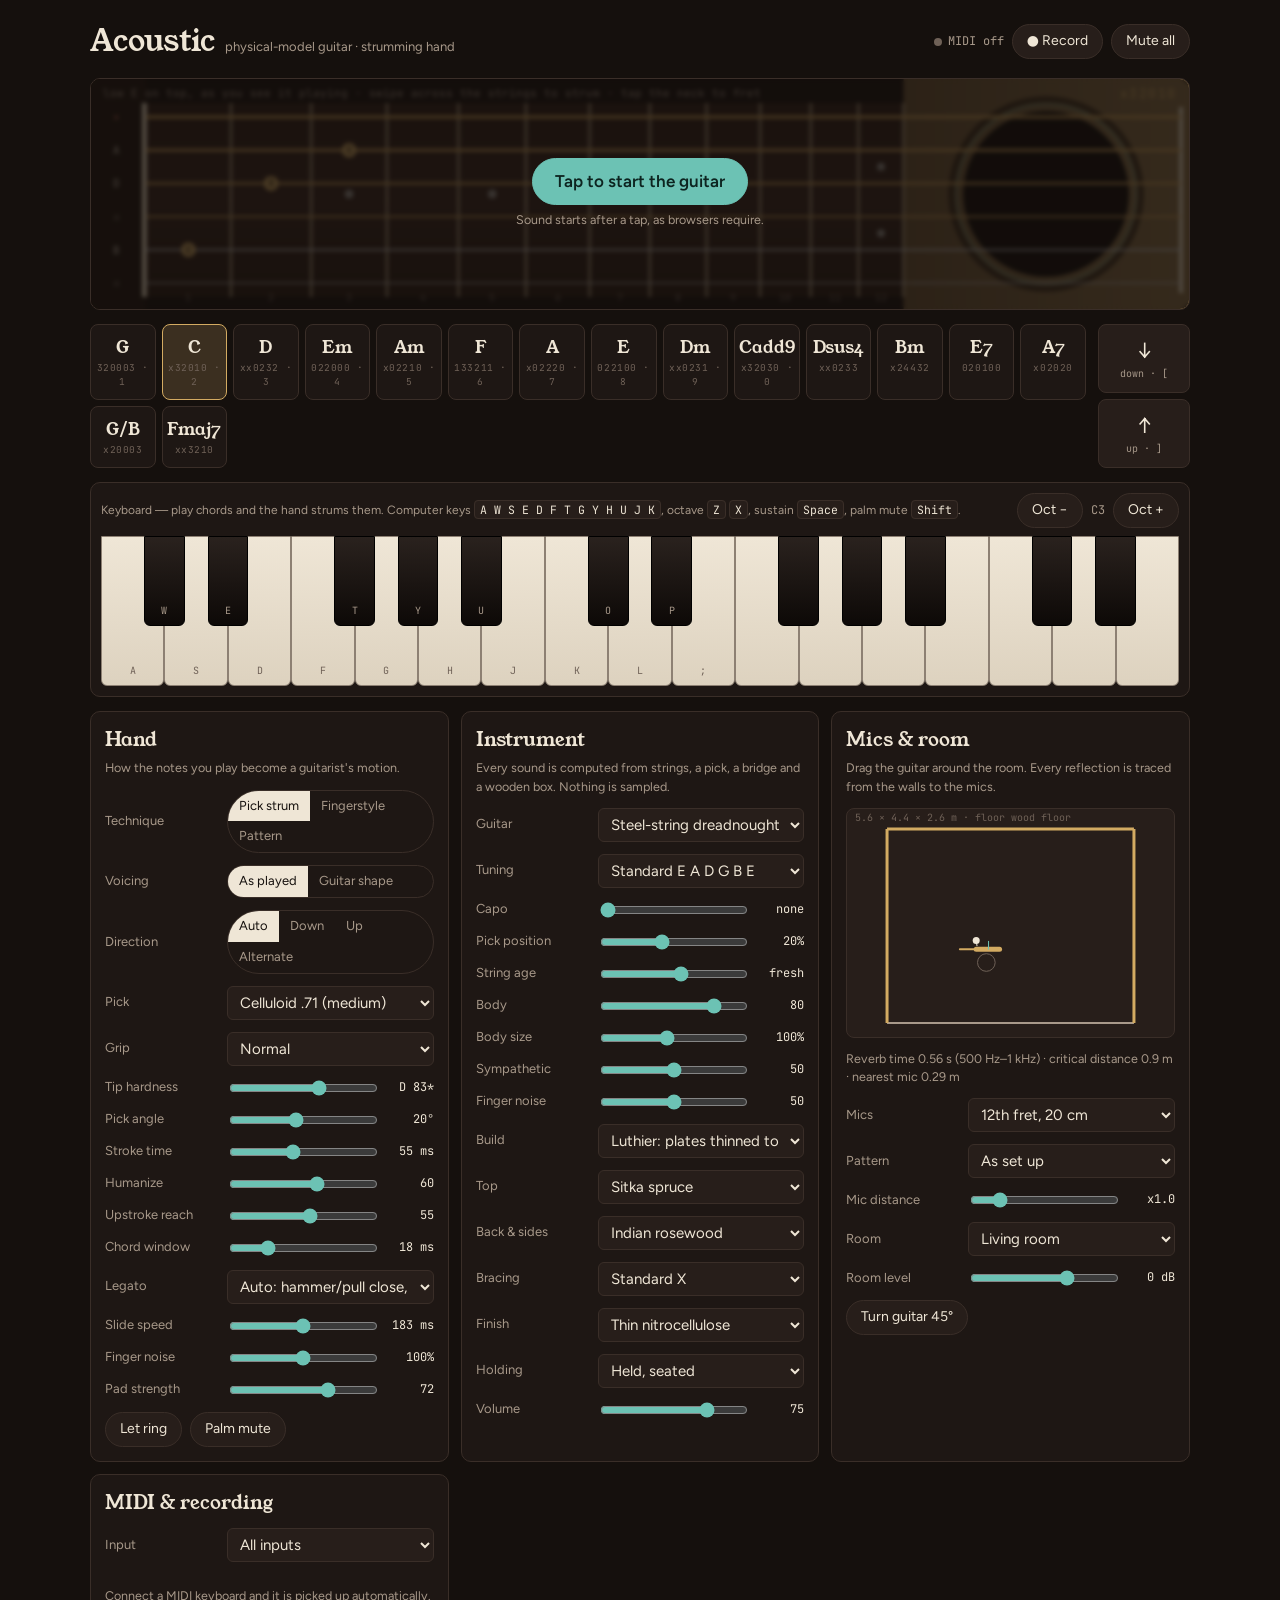
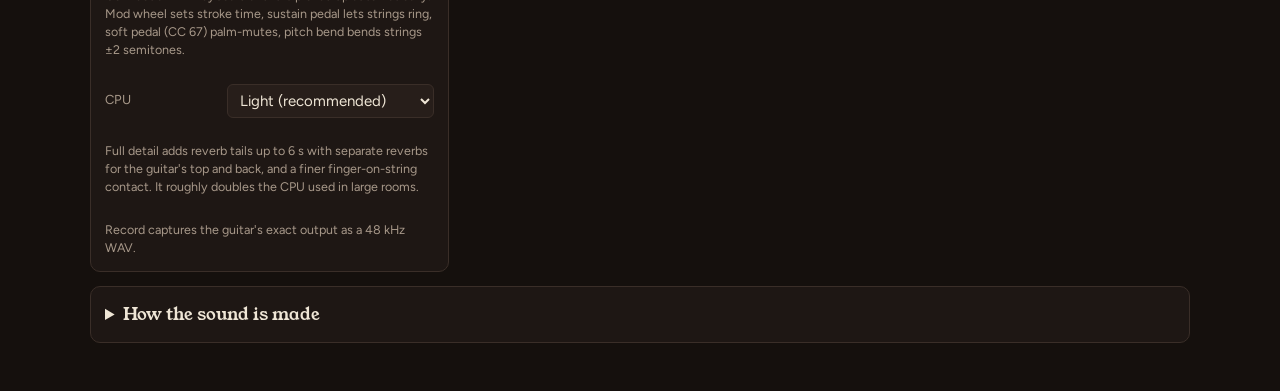
==== commit 81806428: "CPU: neck redraw only when moving, engine skips silence, Light/Full mode (reverb tail cap, single re" ====
--- a/index.html
+++ b/index.html
@@ -277,6 +277,8 @@
       <h2>MIDI &amp; recording</h2>
       <div class="row wide"><label for="midiIn">Input</label><select id="midiIn"><option value="all">All inputs</option></select></div>
       <p class="note" id="midiNote">Connect a MIDI keyboard and it is picked up automatically. Mod wheel sets stroke time, sustain pedal lets strings ring, soft pedal (CC 67) palm-mutes, pitch bend bends strings ±2 semitones.</p>
+      <div class="row wide"><label for="cpuMode">CPU</label><select id="cpuMode"><option value="light">Light (recommended)</option><option value="full">Full detail</option></select></div>
+      <p class="note">Full detail adds reverb tails up to 6 s with separate reverbs for the guitar's top and back, and a finer finger-on-string contact. It roughly doubles the CPU used in large rooms.</p>
       <div class="rec-out" id="recOut"><span class="note">Record captures the guitar's exact output as a 48 kHz WAV.</span></div>
     </div>
   </section>
@@ -719,7 +721,7 @@
   const held = scene.hold !== 'stand';
   const src = { front: pl.toRoom([0.12, 0, 0.0]), back: pl.toRoom([0.04, 0, -0.11]) };
   const rtMax = Math.max(...E.rt);
-  const dur = room.open ? 0.25 : Math.min(6, Math.max(0.3, rtMax * 1.15));
+  const dur = room.open ? 0.25 : Math.min(scene.maxDur || 6, 6, Math.max(0.3, rtMax * 1.15));   // maxDur: Light CPU mode caps the tail
   const N = Math.ceil(dur * sr) + FIRN;
   const tMix = room.open ? 0.25 : Math.min(0.12, Math.max(0.035, Math.sqrt(E.V) / 1000 * 1.6));
   const scat = room.scatter ?? 0.4;
@@ -828,6 +830,10 @@
         for (let i = 0; i < NF; i++) { const k = o + i; if (k < N) buf[k] += o1[i] * win[i]; }
       }
     }
+  }
+  if (scene.maxDur && rtMax * 1.15 > scene.maxDur) {   // a capped tail fades out over its last 0.5 s instead of stopping
+    const nf = Math.min(N, Math.round(0.5 * sr));
+    for (const side of ['front', 'back']) for (const ch of out[side]) for (let i = 0; i < nf; i++) ch[N - nf + i] *= 0.5 + 0.5 * Math.cos(Math.PI * i / nf);
   }
   return out;
 }
@@ -1287,6 +1293,7 @@
       build: { top: 'sitka', back: 'indian', bracing: 'standard', finish: 'nitro', hold: 'seated', style: 'luthier' },
       scene: { mics: 'fret12', hold: 'seated' },
       pick: { type: 'cell71', angle: 20, grip: 'normal' },
+      cpu: 'light',                  // 'light' | 'full' (detailed finger contact; the app also uses it for the reverb)
       fingerAmt: 1, fingerPress: 1   // finger-on-string sound: level (1 = as measured in real recordings), pressure
     };
     this.bend = 0; this.bendTarget = 0;
@@ -1737,6 +1744,12 @@
       const w = Math.sqrt(Math.max(0, 1 - (2 * o / a) ** 2));
       const fr = FINGER.ridgeHz * (0.8 + 0.4 * rng()), kt = 160, mt = kt / (TAU * fr) ** 2;
       ridges.push({ o, w, kt, mt, ct: 2 * (FRIC_MU[3] ?? 0.8) * Math.sqrt(kt * mt), y: 0, vy: 0, stick: true, h1: 0, h2: 0 });
+    }
+    // Light CPU mode: at most 6 ridges, each standing for the ones it replaces (same total contact force)
+    if (this.params.cpu !== 'full' && ridges.length > 6) {
+      const keep = []; const step = ridges.length / 6;
+      for (let q = 0; q < 6; q++) { const r = ridges[Math.floor(q * step + step / 2)]; r.w *= step; keep.push(r); }
+      ridges.length = 0; ridges.push(...keep);
     }
     const wsum = ridges.reduce((t, r) => t + r.w, 0) || 1;
     for (const r of ridges) r.w /= wsum;
@@ -2038,7 +2051,12 @@
       // control-rate work every 64 samples
       const toCtl = 64 - (this.clock & 63);
       seg = Math.min(seg, toCtl);
-      this.renderSeg(outL, outR, offset + done, seg, outF, outB);
+      if (this.isQuiet(seg)) {
+        // nothing is sounding and nothing is about to: skip the body, radiation and mic work (costly even on silence)
+        outL.fill(0, offset + done, offset + done + seg); outR.fill(0, offset + done, offset + done + seg);
+        if (outF) outF.fill(0, offset + done, offset + done + seg); if (outB) outB.fill(0, offset + done, offset + done + seg);
+        this.regW = (this.regW + seg) % this.RL; this.clock += seg;
+      } else this.renderSeg(outL, outR, offset + done, seg, outF, outB);
       done += seg;
       if ((this.clock & 63) === 0) this.control();
     }
@@ -2206,6 +2224,23 @@
     this.clock += n;
   }
 
+  // True when every string is still, no finger gesture runs, the body has rung out and nothing is queued in the
+  // force buffers for the next `n` samples. Checked per segment; the body's energy is checked every 64 samples.
+  isQuiet(n) {
+    if (this.fric && this.fric.length) return false;
+    for (const s of this.strings) for (const v of s.voices) if (v.nact) return false;
+    if (Math.abs(this.staticZ) + Math.abs(this.staticY) > 1e-7) return false;
+    const t0 = this.clock, M = this.RMASK;
+    for (let i = 0; i < n; i++) { const k = (t0 + i) & M; if (this.bodyIn[k] !== 0 || this.dirL[k] !== 0 || this.dirR[k] !== 0) return false; }
+    if ((this.clock & 63) === 0 || this.bodyQuiet === undefined) {
+      const B = this.body; let e = 0;
+      for (let q = 0; q < B.nr; q++) e += B.z1[q] * B.z1[q] + B.z2[q] * B.z2[q];
+      let r = 0; for (let k = 0; k < 7; k++) r += Math.abs(this.regHP[k]);
+      this.bodyQuiet = e < 1e-16 && r < 1e-9 && Math.abs(this.dcL) + Math.abs(this.dcR) < 1e-7;
+    }
+    return this.bodyQuiet;
+  }
+
   // Direct-path coefficients for the current mics, from the scene (AcousticSpace when present)
   setupScene() {
     this.sceneDirty = false;
@@ -3351,7 +3386,7 @@
 }
 function setEngine(params) { send([{ type: 'params', params, t: engineTime() }]); }
 
-const strum = new StrumEngine({ send, now: engineTime, onVoicing: (f) => { shape = f.slice(); $('shapeText').textContent = shapeLabel(shape); } });
+const strum = new StrumEngine({ send, now: engineTime, onVoicing: (f) => { shape = f.slice(); $('shapeText').textContent = shapeLabel(shape); if (typeof markNeck === 'function') markNeck(); } });
 
 // Rough device benchmark: render a worst-case second (two overlapping full strums) on the main thread.
 let quality = 'high';
@@ -3404,7 +3439,7 @@
   src.connect(split);
   split.connect(merge, 0, 0); split.connect(merge, 1, 1);
   merge.connect(dryGain);
-  split.connect(convF, 2); split.connect(convB, 3);
+  splitNode = split; wireRoom();
   convF.connect(wetGain); convB.connect(wetGain);
   dryGain.connect(master); wetGain.connect(master); master.connect(limiter); limiter.connect(ctx.destination);
   try { await setupRecorder(limiter); } catch (e) { $('recBtn').disabled = true; }
@@ -3448,10 +3483,24 @@
   } catch (e) { irWorker = null; }
   return irWorker;
 }
+// CPU mode. Light (default): reverb tails capped at 2.5 s, one reverb for both sides of the guitar (the back-side
+// feed joins the top-side one), a 6-ridge finger contact. Full: tails to 6 s, separate top/back reverbs, ~15 ridges.
+let cpuMode = store.get('o.cpu', 'light'), splitNode = null;
+function wireRoom() {
+  if (!splitNode) return;
+  try { splitNode.disconnect(convF); } catch (e) {} try { splitNode.disconnect(convB); } catch (e) {}
+  splitNode.connect(convF, 2);
+  if (cpuMode === 'full') splitNode.connect(convB, 3); else splitNode.connect(convF, 3);
+}
+function setCpu(m) {
+  cpuMode = m; store.set('o.cpu', m); $('cpuMode').value = m;
+  setEngine({ cpu: m }); wireRoom(); rebuildRoom();
+}
 function applyIR(d) {
   if (!ctx) return;
   const mk = (a, b) => { const buf = ctx.createBuffer(2, a.length, ctx.sampleRate); buf.copyToChannel(a, 0); buf.copyToChannel(b, 1); return buf; };
-  convF.buffer = mk(d.bufs[0], d.bufs[1]); convB.buffer = mk(d.bufs[2], d.bufs[3]);
+  convF.buffer = mk(d.bufs[0], d.bufs[1]);
+  convB.buffer = cpuMode === 'full' ? mk(d.bufs[2], d.bufs[3]) : null;   // Light: the back-side reverb isn't used
   roomStats = { rt: d.rt, V: d.V };
   drawRoomMap();
 }
@@ -3461,7 +3510,7 @@
   clearTimeout(roomTimer);
   roomTimer = setTimeout(() => {
     if (!ctx) return;
-    const w = ensureWorker(), sc = sceneObject();
+    const w = ensureWorker(), sc = Object.assign(sceneObject(), cpuMode === 'full' ? {} : { maxDur: 2.5 });
     if (w) { if (irBusy) { irPending = true; return; } irBusy = true; w.postMessage({ id: ++irSeq, scene: sc, sr: ctx.sampleRate }); }
     else { const ir = SP().buildIRs(sc, ctx.sampleRate); applyIR({ bufs: [ir.front[0], ir.front[1], ir.back[0], ir.back[1]], rt: ir.rt, V: ir.V }); }
   }, 120);
@@ -3585,7 +3634,7 @@
 }
 function applyAll() {
   for (const id in sliders) sliders[id].apply(+$(id).value);
-  setEngine({ preset: $('preset').value, tuning, capo, quality });
+  setEngine({ preset: $('preset').value, tuning, capo, quality, cpu: cpuMode });
   applyScene(); applyPick();
 }
 function bindSegs() {
@@ -3642,6 +3691,7 @@
 }
 // legato: overlapping single notes become hammer-ons, pull-offs or slides (see StrumEngine.tryGlide)
 function setLegato(m) { $('legatoMode').value = m; strum.set({ legato: m }); store.set('o.legatoMode', m); }
+function bindCpu() { $('cpuMode').value = cpuMode; $('cpuMode').addEventListener('change', () => setCpu($('cpuMode').value)); }
 function bindLegato() {
   $('legatoMode').addEventListener('change', () => setLegato($('legatoMode').value));
   setLegato(store.get('o.legatoMode', 'auto'));
@@ -3979,9 +4029,18 @@
   const fx = (f) => nutX + scale * (1 - Math.pow(2, -f / 12));
   return { nutX, neckEnd, scale, top, bot, sy, fx, saddle: nutX + scale * 0.985 };
 }
+// Redraw only when something moves (a vibrating string, a flash, an interaction), at most ~30 times a second;
+// otherwise twice a second in case something changed (redrawing a still picture 60 times a second cost ~10% CPU)
+let lastDraw = -1e9, neckDirty = true;
+const markNeck = () => { neckDirty = true; };
+['pointerdown', 'pointermove', 'keydown', 'resize'].forEach(ev => window.addEventListener(ev, markNeck, { passive: true }));
 function draw(ts) {
   requestAnimationFrame(draw);
   if (!W) return;
+  const active = flash.some(f => f > 0.01) || meters.some(m => m && m.e > 0.002);
+  if (!(active || neckDirty) && ts - lastDraw < 500) return;
+  if (ts - lastDraw < 31) return;
+  lastDraw = ts; neckDirty = false;
   const G = geom();
   g2.setTransform(dpr, 0, 0, dpr, 0, 0);
   g2.clearRect(0, 0, W, H);
@@ -4110,7 +4169,7 @@
 // ---------- boot ----------
 function boot() {
   resize(); window.addEventListener('resize', resize);
-  bindSliders(); bindSegs(); bindSpace(); bindPick(); bindHandStyle(); bindLegato(); renderChords(); buildKeys(); bindKeys(); bindQwerty(); bindNeck();
+  bindSliders(); bindSegs(); bindSpace(); bindPick(); bindHandStyle(); bindLegato(); bindCpu(); renderChords(); buildKeys(); bindKeys(); bindQwerty(); bindNeck();
   $('startBtn').addEventListener('click', start);
   $('recBtn').addEventListener('click', toggleRecord);
   $('panicBtn').addEventListener('click', () => { strum.allOff(); send([{ type: 'panic', t: engineTime() }]); });
